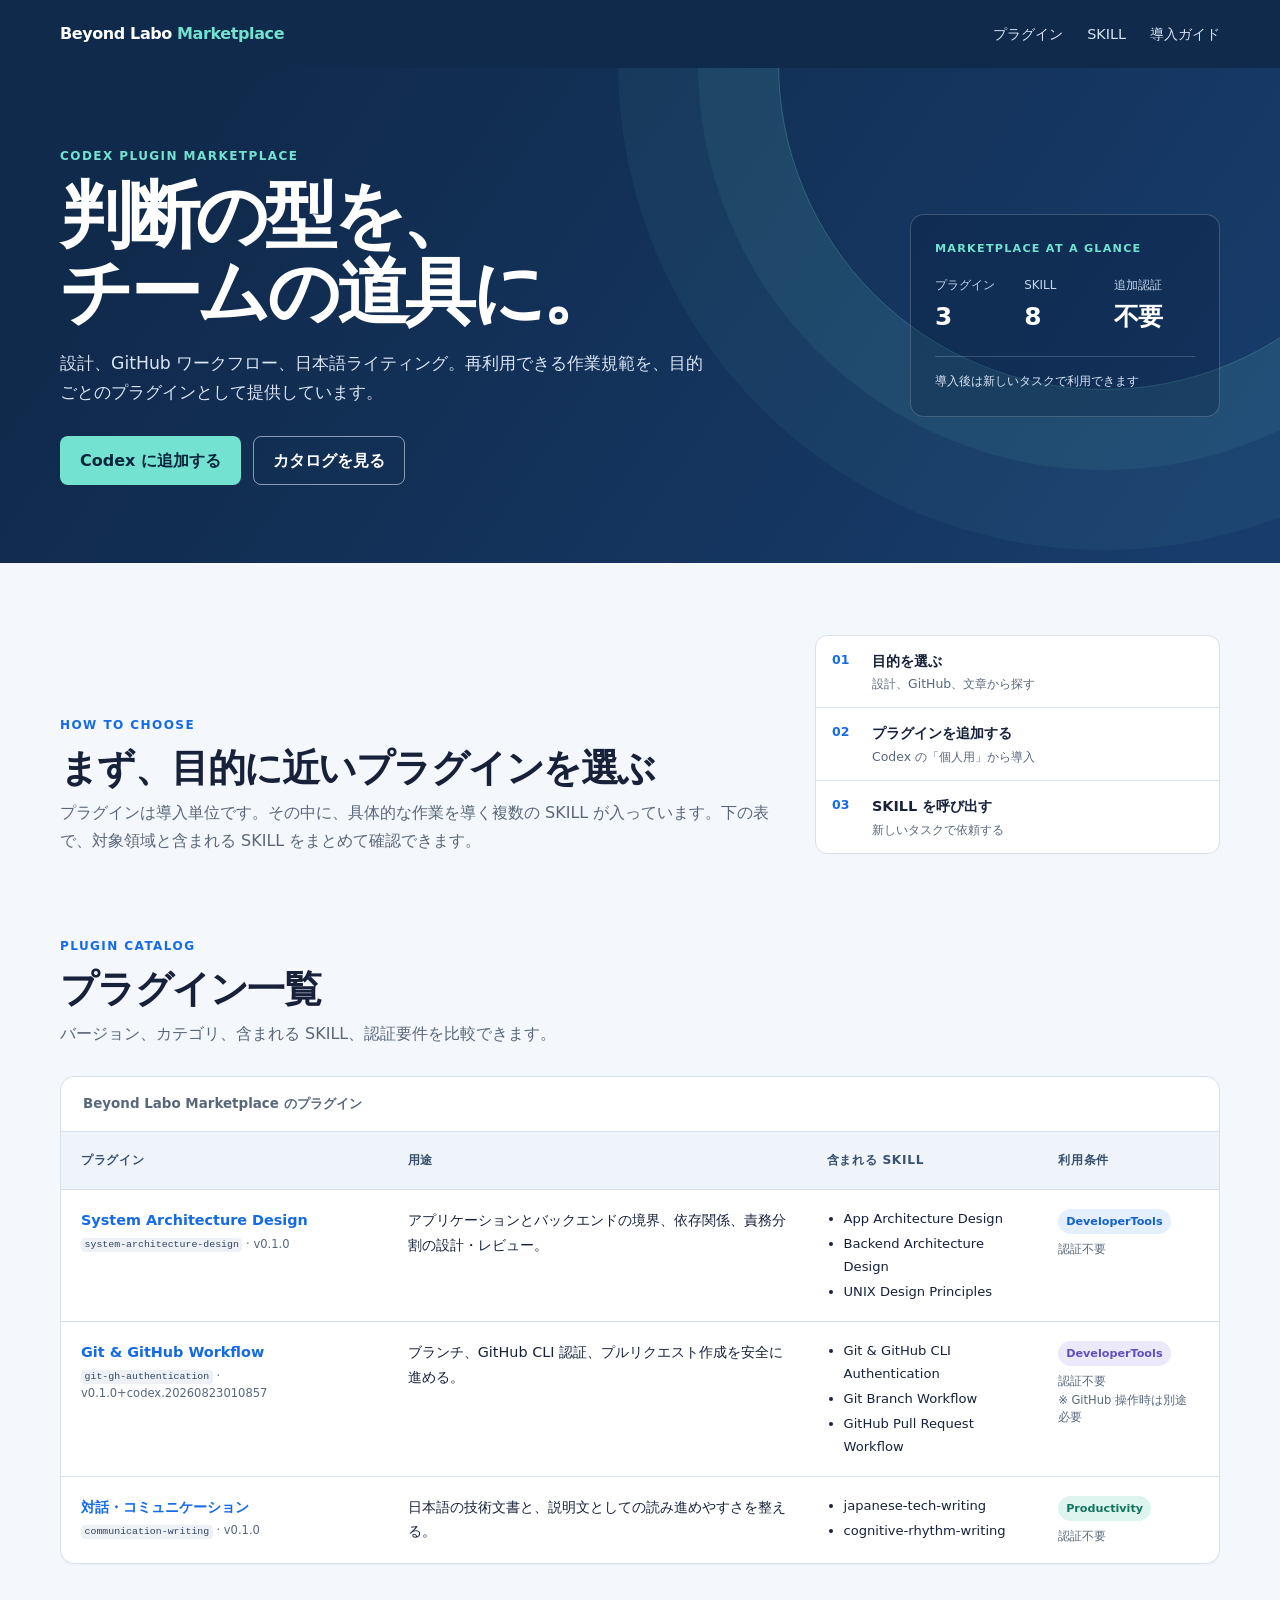
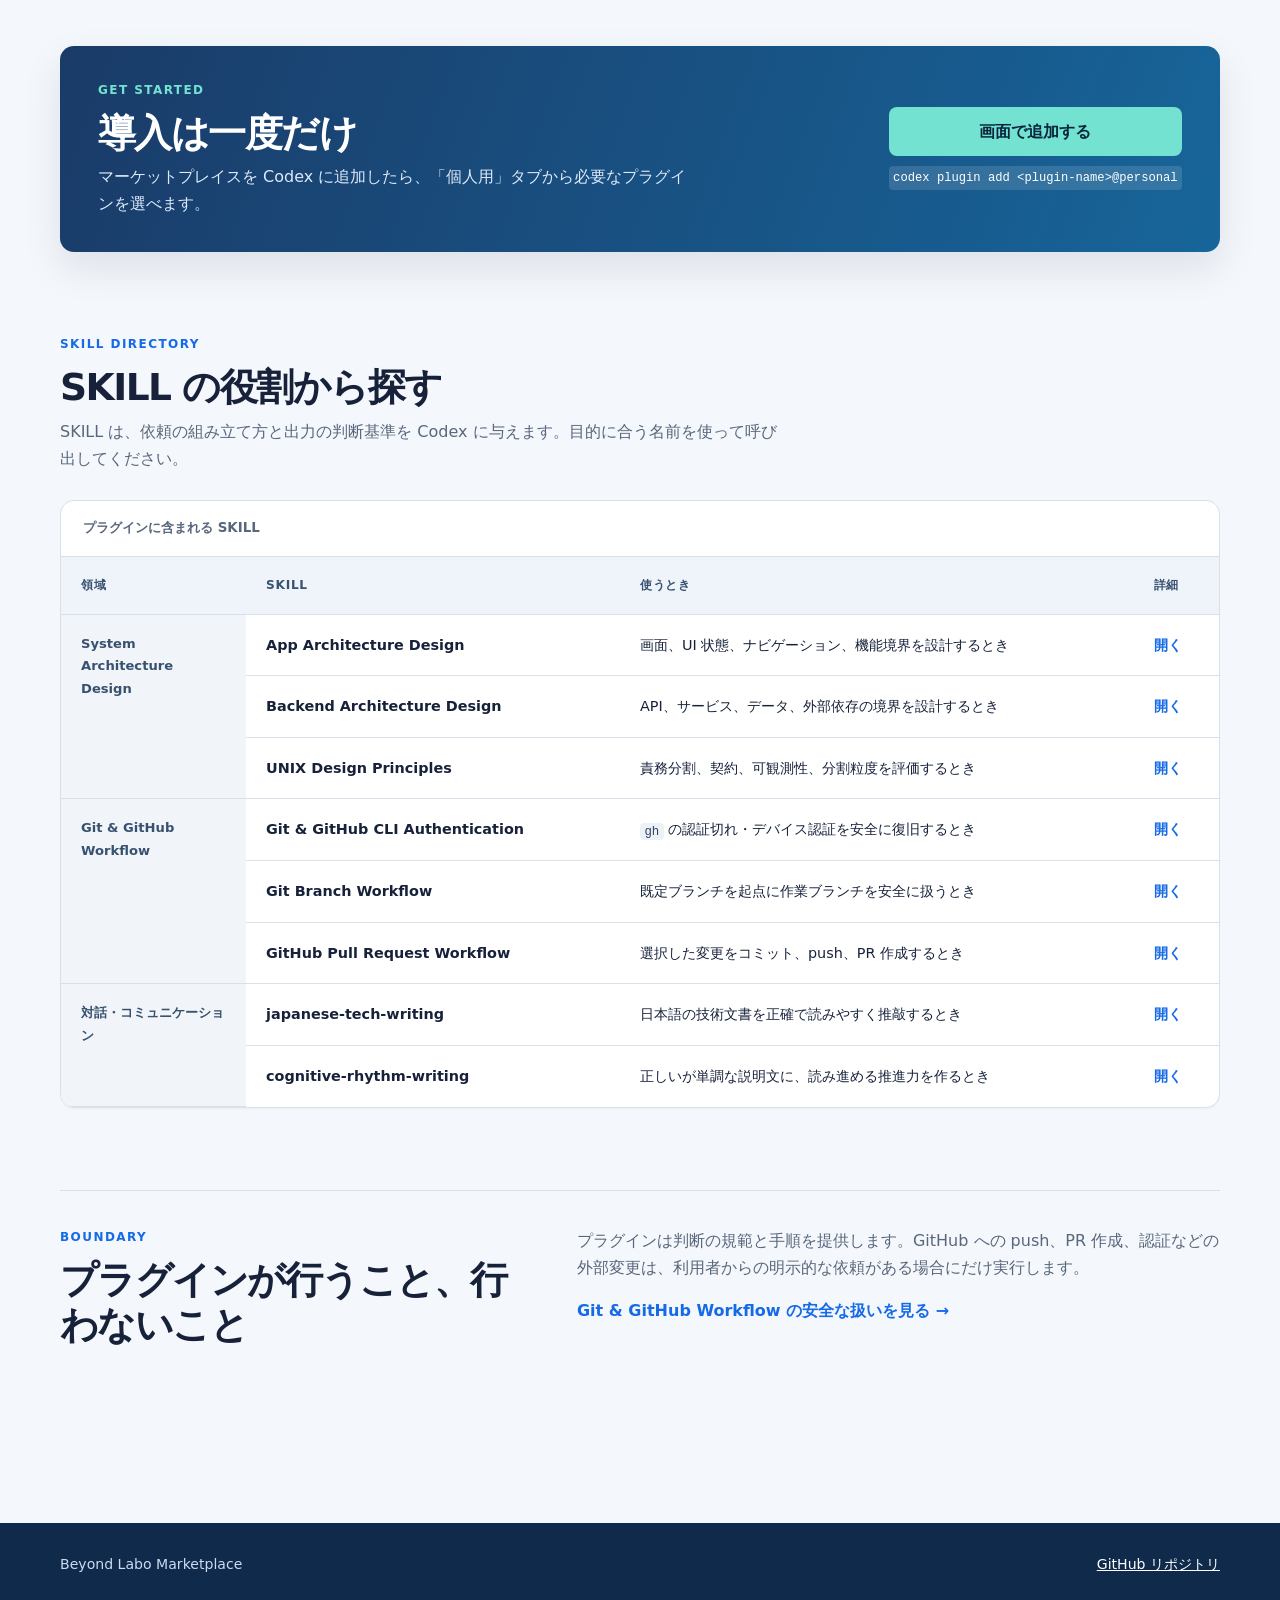
==== docs/index.html @ 8b03bfe4 "feat(pages): organize marketplace catalog" ====
<!doctype html>
<html lang="ja">
<head>
  <meta charset="utf-8">
  <meta name="viewport" content="width=device-width, initial-scale=1">
  <meta name="description" content="Beyond Labo が提供する Codex プラグインと SKILL のマーケットプレイス">
  <title>Beyond Labo Marketplace</title>
  <link rel="stylesheet" href="assets/site.css">
</head>
<body>
  <header class="site-header"><nav class="nav shell" aria-label="主要ナビゲーション"><a class="brand" href="./">Beyond Labo <span>Marketplace</span></a><div class="nav-links"><a href="#catalog">プラグイン</a><a href="#skills">SKILL</a><a href="install.html">導入ガイド</a></div></nav></header>
  <main>
    <section class="hero"><div class="shell hero-layout"><div><p class="eyebrow">Codex plugin marketplace</p><h1>判断の型を、<br>チームの道具に。</h1><p class="hero-copy">設計、GitHub ワークフロー、日本語ライティング。再利用できる作業規範を、目的ごとのプラグインとして提供しています。</p><div class="actions"><a class="button" href="install.html">Codex に追加する</a><a class="button secondary" href="#catalog">カタログを見る</a></div></div><aside class="hero-summary" aria-label="マーケットプレイスの概要"><p>MARKETPLACE AT A GLANCE</p><dl><div><dt>プラグイン</dt><dd>3</dd></div><div><dt>SKILL</dt><dd>8</dd></div><div><dt>追加認証</dt><dd>不要</dd></div></dl><span>導入後は新しいタスクで利用できます</span></aside></div></section>
    <div class="shell page-content">
      <section class="section intro" aria-labelledby="choose-heading"><div class="section-heading"><p class="eyebrow">How to choose</p><h2 id="choose-heading">まず、目的に近いプラグインを選ぶ</h2><p>プラグインは導入単位です。その中に、具体的な作業を導く複数の SKILL が入っています。下の表で、対象領域と含まれる SKILL をまとめて確認できます。</p></div><ol class="decision-steps"><li><strong>目的を選ぶ</strong><span>設計、GitHub、文章から探す</span></li><li><strong>プラグインを追加する</strong><span>Codex の「個人用」から導入</span></li><li><strong>SKILL を呼び出す</strong><span>新しいタスクで依頼する</span></li></ol></section>
      <section class="section" id="catalog" aria-labelledby="catalog-heading"><div class="section-heading"><p class="eyebrow">Plugin catalog</p><h2 id="catalog-heading">プラグイン一覧</h2><p>バージョン、カテゴリ、含まれる SKILL、認証要件を比較できます。</p></div><div class="table-wrap" tabindex="0"><table class="catalog-table"><caption>Beyond Labo Marketplace のプラグイン</caption><thead><tr><th scope="col">プラグイン</th><th scope="col">用途</th><th scope="col">含まれる SKILL</th><th scope="col">利用条件</th></tr></thead><tbody>
        <tr><td><a class="table-title" href="plugins/system-architecture-design.md">System Architecture Design</a><small><code>system-architecture-design</code> · v0.1.0</small></td><td>アプリケーションとバックエンドの境界、依存関係、責務分割の設計・レビュー。</td><td><ul><li>App Architecture Design</li><li>Backend Architecture Design</li><li>UNIX Design Principles</li></ul></td><td><span class="badge blue">DeveloperTools</span><span class="condition">認証不要</span></td></tr>
        <tr><td><a class="table-title" href="plugins/git-gh-authentication.md">Git &amp; GitHub Workflow</a><small><code>git-gh-authentication</code> · v0.1.0+codex.20260823010857</small></td><td>ブランチ、GitHub CLI 認証、プルリクエスト作成を安全に進める。</td><td><ul><li>Git &amp; GitHub CLI Authentication</li><li>Git Branch Workflow</li><li>GitHub Pull Request Workflow</li></ul></td><td><span class="badge violet">DeveloperTools</span><span class="condition">認証不要<small>※ GitHub 操作時は別途必要</small></span></td></tr>
        <tr><td><a class="table-title" href="plugins/communication-writing.md">対話・コミュニケーション</a><small><code>communication-writing</code> · v0.1.0</small></td><td>日本語の技術文書と、説明文としての読み進めやすさを整える。</td><td><ul><li>japanese-tech-writing</li><li>cognitive-rhythm-writing</li></ul></td><td><span class="badge green">Productivity</span><span class="condition">認証不要</span></td></tr>
      </tbody></table></div></section>
      <section class="section install-callout" aria-labelledby="install-heading"><div><p class="eyebrow">Get started</p><h2 id="install-heading">導入は一度だけ</h2><p>マーケットプレイスを Codex に追加したら、「個人用」タブから必要なプラグインを選べます。</p></div><div class="install-actions"><a class="button" href="install.html">画面で追加する</a><code>codex plugin add &lt;plugin-name&gt;@personal</code></div></section>
      <section class="section" id="skills" aria-labelledby="skills-heading"><div class="section-heading"><p class="eyebrow">Skill directory</p><h2 id="skills-heading">SKILL の役割から探す</h2><p>SKILL は、依頼の組み立て方と出力の判断基準を Codex に与えます。目的に合う名前を使って呼び出してください。</p></div><div class="table-wrap" tabindex="0"><table class="skill-table"><caption>プラグインに含まれる SKILL</caption><thead><tr><th scope="col">領域</th><th scope="col">SKILL</th><th scope="col">使うとき</th><th scope="col">詳細</th></tr></thead><tbody>
        <tr><th scope="rowgroup" rowspan="3">System Architecture Design</th><td>App Architecture Design</td><td>画面、UI 状態、ナビゲーション、機能境界を設計するとき</td><td><a href="skills/app-architecture-design.md">開く</a></td></tr><tr><td>Backend Architecture Design</td><td>API、サービス、データ、外部依存の境界を設計するとき</td><td><a href="skills/backend-architecture-design.md">開く</a></td></tr><tr><td>UNIX Design Principles</td><td>責務分割、契約、可観測性、分割粒度を評価するとき</td><td><a href="skills/unix-design-principles.md">開く</a></td></tr>
        <tr><th scope="rowgroup" rowspan="3">Git &amp; GitHub Workflow</th><td>Git &amp; GitHub CLI Authentication</td><td><code>gh</code> の認証切れ・デバイス認証を安全に復旧するとき</td><td><a href="skills/git-gh-authentication.md">開く</a></td></tr><tr><td>Git Branch Workflow</td><td>既定ブランチを起点に作業ブランチを安全に扱うとき</td><td><a href="skills/git-branch-workflow.md">開く</a></td></tr><tr><td>GitHub Pull Request Workflow</td><td>選択した変更をコミット、push、PR 作成するとき</td><td><a href="skills/gh-pull-request-workflow.md">開く</a></td></tr>
        <tr><th scope="rowgroup" rowspan="2">対話・コミュニケーション</th><td>japanese-tech-writing</td><td>日本語の技術文書を正確で読みやすく推敲するとき</td><td><a href="skills/japanese-tech-writing.md">開く</a></td></tr><tr><td>cognitive-rhythm-writing</td><td>正しいが単調な説明文に、読み進める推進力を作るとき</td><td><a href="skills/cognitive-rhythm-writing.md">開く</a></td></tr>
      </tbody></table></div></section>
      <section class="section boundary" aria-labelledby="boundary-heading"><div><p class="eyebrow">Boundary</p><h2 id="boundary-heading">プラグインが行うこと、行わないこと</h2></div><div><p>プラグインは判断の規範と手順を提供します。GitHub への push、PR 作成、認証などの外部変更は、利用者からの明示的な依頼がある場合にだけ実行します。</p><a href="plugins/git-gh-authentication.md">Git &amp; GitHub Workflow の安全な扱いを見る →</a></div></section>
    </div>
  </main>
  <footer class="footer"><div class="footer-inner shell"><span>Beyond Labo Marketplace</span><a href="https://github.com/beyond-labo/beyond-labo-marketplace">GitHub リポジトリ</a></div></footer>
</body>
</html>
---- docs/assets/site.css ----
:root{--ink:#17223a;--muted:#59677c;--line:#d8e0ea;--ground:#f4f7fb;--paper:#fff;--navy:#102a4c;--navy2:#183d6d;--blue:#156ae7;--aqua:#73e2d0;--violet:#7566d5;--green:#187d68;--shadow:0 16px 38px rgb(20 42 76 / 10%)}
*{box-sizing:border-box}html{scroll-behavior:smooth}body{margin:0;background:var(--ground);color:var(--ink);font-family:Inter,ui-sans-serif,system-ui,-apple-system,BlinkMacSystemFont,"Hiragino Sans","Yu Gothic UI",sans-serif;line-height:1.7}a{color:inherit}h1,h2,p{margin-top:0}.shell{width:min(1160px,calc(100% - 48px));margin:0 auto}
.site-header{position:relative;z-index:2;background:var(--navy);color:#fff}.nav{min-height:68px;display:flex;align-items:center;justify-content:space-between;gap:24px}.brand{color:#fff;font-weight:850;letter-spacing:-.025em;text-decoration:none}.brand span{color:var(--aqua)}.nav-links{display:flex;gap:24px;font-size:.9rem}.nav-links a{color:#d9e5f4;text-decoration:none}.nav-links a:hover,.nav-links a:focus-visible{color:var(--aqua)}
.hero{position:relative;overflow:hidden;color:#fff;background:linear-gradient(125deg,var(--navy) 15%,var(--navy2))}.hero:after{content:"";position:absolute;width:650px;height:650px;top:-330px;right:-150px;border:1px solid rgb(115 226 208 / 30%);border-radius:50%;box-shadow:0 0 0 80px rgb(115 226 208 / 7%),0 0 0 160px rgb(115 226 208 / 5%)}.hero-layout{position:relative;z-index:1;display:grid;grid-template-columns:minmax(0,1fr) 310px;gap:70px;align-items:center;padding:78px 0}.eyebrow{margin-bottom:11px;color:var(--blue);font-size:.75rem;font-weight:850;letter-spacing:.12em;text-transform:uppercase}.hero .eyebrow,.install-callout .eyebrow{color:var(--aqua)}h1{max-width:760px;margin-bottom:18px;font-size:clamp(2.7rem,5.6vw,4.8rem);line-height:1.07;letter-spacing:-.06em}.hero-copy{max-width:650px;margin-bottom:0;color:#d9e5f4;font-size:1.08rem}.actions{display:flex;flex-wrap:wrap;gap:12px;margin-top:28px}.button{display:inline-flex;align-items:center;justify-content:center;min-height:47px;padding:10px 19px;border:1px solid transparent;border-radius:8px;background:var(--aqua);color:#08253d;font-weight:800;text-decoration:none;transition:transform .18s ease,box-shadow .18s ease}.button:hover,.button:focus-visible{transform:translateY(-2px);box-shadow:0 8px 23px rgb(0 0 0 / 18%)}.button.secondary{border-color:rgb(217 229 244 / 60%);background:transparent;color:#fff}
.hero-summary{padding:24px;border:1px solid rgb(217 229 244 / 22%);border-radius:14px;background:rgb(5 22 44 / 25%)}.hero-summary>p{margin-bottom:17px;color:var(--aqua);font-size:.7rem;font-weight:850;letter-spacing:.11em}.hero-summary dl{display:grid;grid-template-columns:repeat(3,1fr);gap:8px;margin:0 0 18px}.hero-summary dt{color:#c6d8ee;font-size:.74rem}.hero-summary dd{margin:1px 0 0;font-size:1.55rem;font-weight:850;letter-spacing:-.04em}.hero-summary span{display:block;padding-top:13px;border-top:1px solid rgb(217 229 244 / 20%);color:#d9e5f4;font-size:.78rem}
.page-content{padding:72px 0 84px}.section{margin-bottom:82px}.section-heading{max-width:720px;margin-bottom:28px}.section-heading h2,.install-callout h2,.boundary h2{margin-bottom:8px;font-size:clamp(1.75rem,3vw,2.35rem);line-height:1.2;letter-spacing:-.04em}.section-heading p:not(.eyebrow){margin-bottom:0;color:var(--muted)}.intro{display:grid;grid-template-columns:minmax(0,1fr) 405px;gap:42px;align-items:end}.intro .section-heading{margin-bottom:0}.decision-steps{display:grid;margin:0;padding:0;list-style:none;border:1px solid var(--line);border-radius:12px;overflow:hidden;background:var(--paper);counter-reset:item}.decision-steps li{display:grid;grid-template-columns:30px 1fr;column-gap:10px;padding:13px 16px;border-bottom:1px solid var(--line);counter-increment:item}.decision-steps li:last-child{border-bottom:0}.decision-steps li:before{content:counter(item,decimal-leading-zero);grid-row:span 2;color:var(--blue);font-size:.78rem;font-weight:850}.decision-steps strong{font-size:.9rem}.decision-steps span{color:var(--muted);font-size:.78rem}
.table-wrap{overflow-x:auto;border:1px solid var(--line);border-radius:14px;background:var(--paper);box-shadow:0 2px 0 rgb(23 34 58 / 2%)}table{width:100%;min-width:860px;border-collapse:collapse;text-align:left}caption{padding:16px 22px;border-bottom:1px solid var(--line);color:var(--muted);text-align:left;font-size:.84rem;font-weight:700}th,td{padding:18px 20px;border-bottom:1px solid var(--line);vertical-align:top}thead th{background:#eff4fb;color:#37516f;font-size:.76rem;letter-spacing:.06em;text-transform:uppercase}tbody tr:last-child>*{border-bottom:0}tbody tr:hover{background:#f8fbff}td{font-size:.9rem}td ul{display:grid;gap:3px;margin:0;padding-left:17px;font-size:.82rem}.table-title{display:block;margin-bottom:3px;color:var(--blue);font-weight:850;text-decoration:none}.table-title:hover,.skill-table a:hover{text-decoration:underline}small{display:block;color:var(--muted);font-size:.72rem;line-height:1.45}code{padding:.14em .36em;border-radius:4px;background:#edf1f6;color:#304561;font-family:ui-monospace,SFMono-Regular,Menlo,monospace;font-size:.86em}.badge{display:inline-block;padding:3px 8px;border-radius:999px;font-size:.7rem;font-weight:850}.badge.blue{background:#e4efff;color:#1260cf}.badge.violet{background:#ece9fd;color:#5f50bd}.badge.green{background:#ddf5ee;color:#12735f}.condition{display:block;margin-top:7px;color:var(--muted);font-size:.78rem;line-height:1.35}.condition small{margin-top:2px}
.install-callout{display:grid;grid-template-columns:minmax(0,1fr) auto;gap:40px;align-items:center;padding:34px 38px;border-radius:14px;color:#fff;background:linear-gradient(110deg,#1a3b68,#17659a);box-shadow:var(--shadow)}.install-callout h2{margin-bottom:7px}.install-callout p:not(.eyebrow){max-width:600px;margin-bottom:0;color:#dceafb}.install-actions{display:grid;gap:10px;justify-items:stretch}.install-actions code{background:rgb(255 255 255 / 13%);color:#fff;font-size:.76rem;white-space:nowrap}.skill-table{min-width:800px}.skill-table th[scope="rowgroup"]{width:185px;background:#f1f5fa;color:#37516f;font-size:.82rem}.skill-table td:first-of-type{font-weight:800}.skill-table a,.boundary a{color:var(--blue);font-weight:800;text-decoration:none}.boundary{display:grid;grid-template-columns:minmax(250px,.72fr) minmax(0,1fr);gap:54px;padding:36px 0 0;border-top:1px solid var(--line)}.boundary p:not(.eyebrow){color:var(--muted)}.boundary a:hover{text-decoration:underline}.footer{padding:30px 0;color:#cddbef;background:var(--navy);font-size:.88rem}.footer-inner{display:flex;justify-content:space-between;gap:24px}.footer a{color:#fff}
@media(max-width:820px){.hero-layout,.intro,.boundary{grid-template-columns:1fr;gap:30px}.hero-summary{max-width:480px}.install-callout{grid-template-columns:1fr;gap:24px}.install-actions{justify-items:start}}@media(max-width:600px){.shell{width:min(100% - 28px,1160px)}.nav{min-height:62px}.nav-links{gap:13px;font-size:.78rem}.hero-layout{padding:58px 0}.page-content{padding:52px 0 64px}.section{margin-bottom:58px}.hero-summary{padding:20px}.install-callout{padding:28px 24px}.footer-inner{display:block}.footer a{display:inline-block;margin-top:8px}}@media(prefers-reduced-motion:reduce){html{scroll-behavior:auto}*,*:before,*:after{transition-duration:.01ms!important}}
.guide-hero{padding:64px 0;background:#eaf2ff}.guide-hero h1{font-size:clamp(2.3rem,5vw,4rem);color:var(--navy)}.guide-hero p{max-width:630px;color:var(--muted);font-size:1.08rem}.steps{display:grid;gap:18px;counter-reset:steps}.step{position:relative;padding:28px 30px 28px 100px;border:1px solid var(--line);border-radius:14px;background:var(--paper)}.step:before{counter-increment:steps;content:counter(steps);position:absolute;top:28px;left:28px;display:grid;width:45px;height:45px;place-items:center;border-radius:50%;background:#dfeeff;color:var(--blue);font-weight:900}.step h2{margin-bottom:8px;font-size:1.35rem}.step figure{margin:22px 0 0}.step img{display:block;max-width:100%;border:1px solid var(--line);border-radius:12px}.step figcaption{margin-top:8px;color:var(--muted);font-size:.86rem}@media(max-width:600px){.step{padding:85px 24px 24px}.step:before{top:22px;left:24px}}
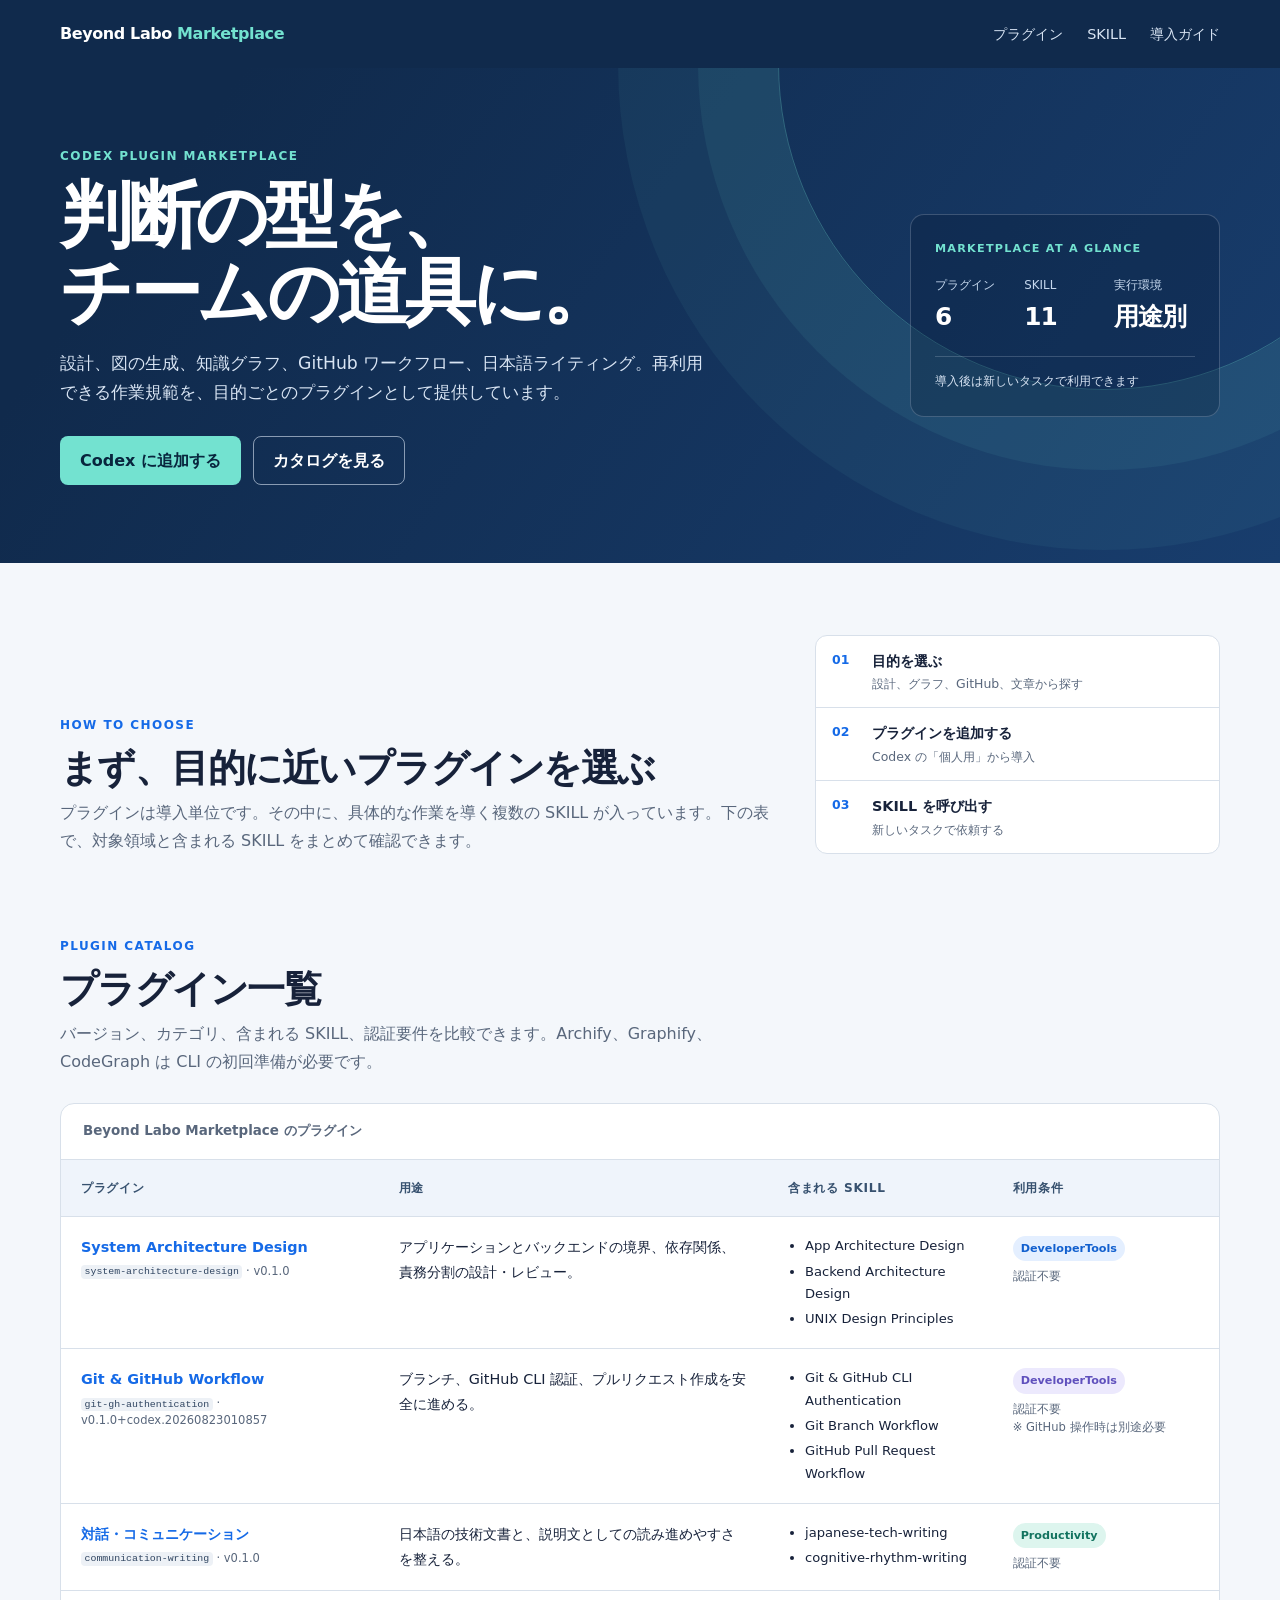
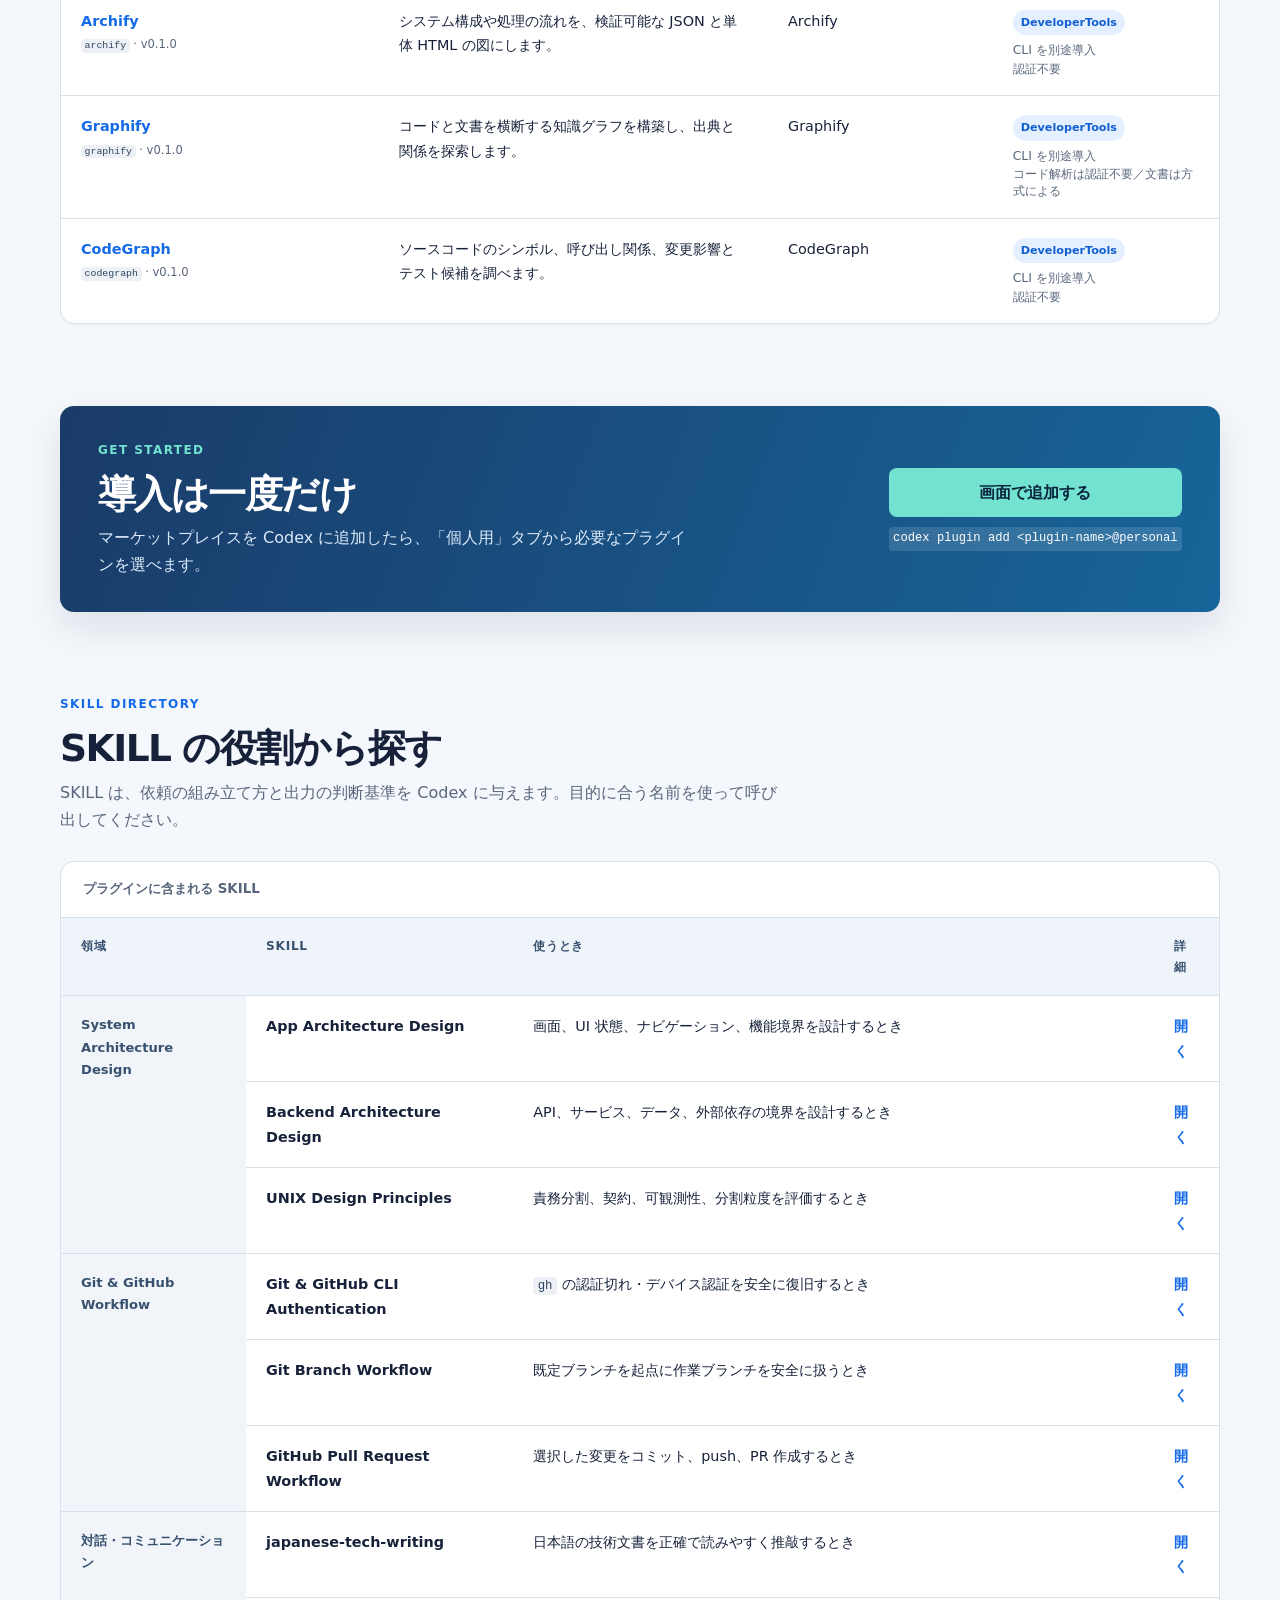
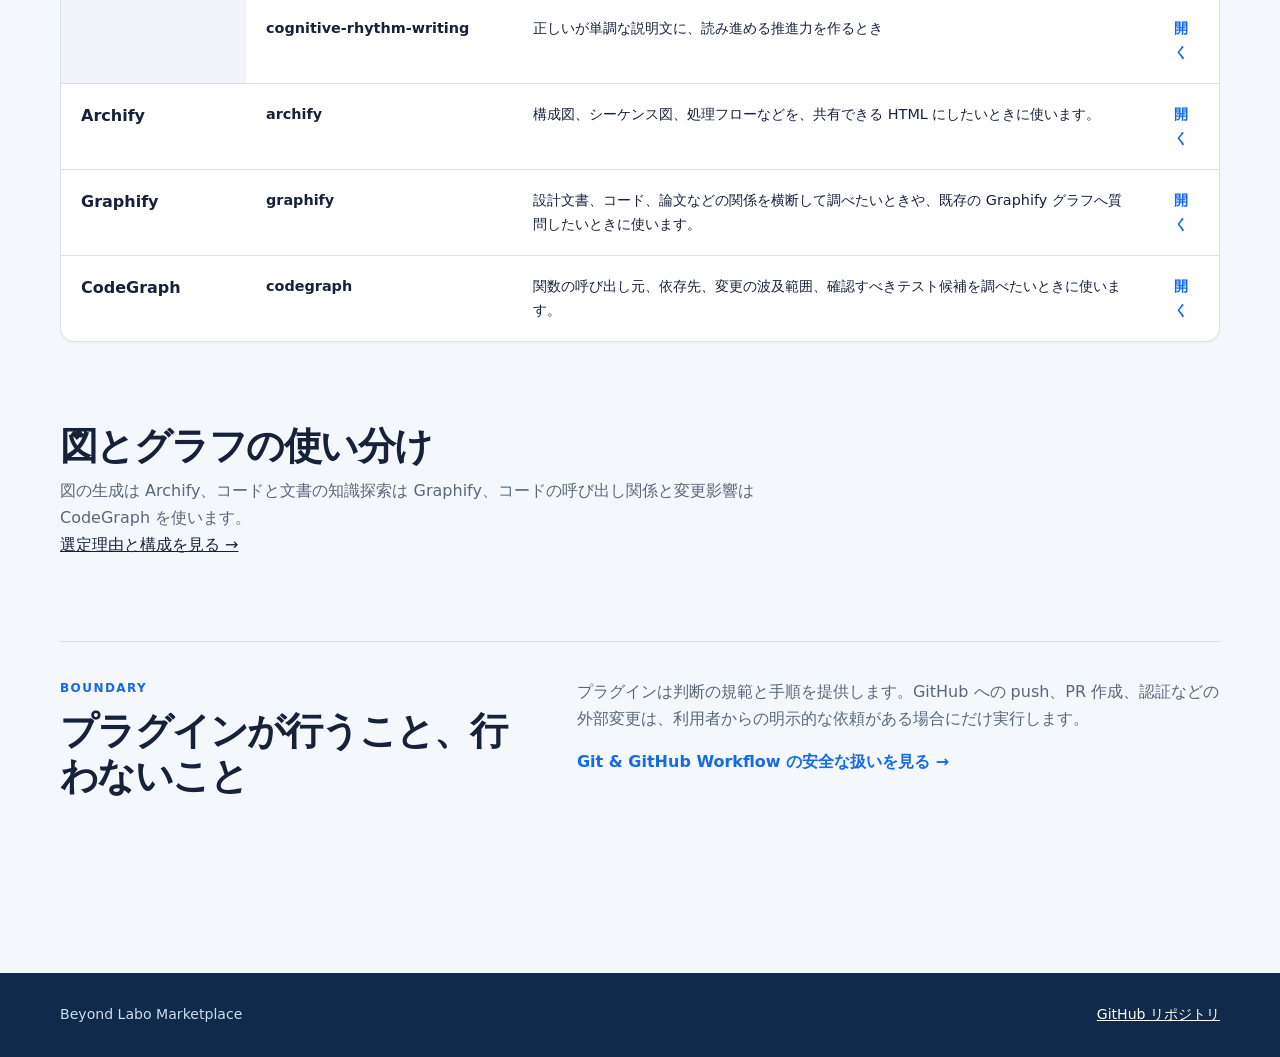
==== commit 7e5122b4: "feat: add Archify Graphify and CodeGraph plugins" ====
--- a/docs/index.html
+++ b/docs/index.html
@@ -10,20 +10,27 @@
 <body>
   <header class="site-header"><nav class="nav shell" aria-label="主要ナビゲーション"><a class="brand" href="./">Beyond Labo <span>Marketplace</span></a><div class="nav-links"><a href="#catalog">プラグイン</a><a href="#skills">SKILL</a><a href="install.html">導入ガイド</a></div></nav></header>
   <main>
-    <section class="hero"><div class="shell hero-layout"><div><p class="eyebrow">Codex plugin marketplace</p><h1>判断の型を、<br>チームの道具に。</h1><p class="hero-copy">設計、GitHub ワークフロー、日本語ライティング。再利用できる作業規範を、目的ごとのプラグインとして提供しています。</p><div class="actions"><a class="button" href="install.html">Codex に追加する</a><a class="button secondary" href="#catalog">カタログを見る</a></div></div><aside class="hero-summary" aria-label="マーケットプレイスの概要"><p>MARKETPLACE AT A GLANCE</p><dl><div><dt>プラグイン</dt><dd>3</dd></div><div><dt>SKILL</dt><dd>8</dd></div><div><dt>追加認証</dt><dd>不要</dd></div></dl><span>導入後は新しいタスクで利用できます</span></aside></div></section>
+    <section class="hero"><div class="shell hero-layout"><div><p class="eyebrow">Codex plugin marketplace</p><h1>判断の型を、<br>チームの道具に。</h1><p class="hero-copy">設計、図の生成、知識グラフ、GitHub ワークフロー、日本語ライティング。再利用できる作業規範を、目的ごとのプラグインとして提供しています。</p><div class="actions"><a class="button" href="install.html">Codex に追加する</a><a class="button secondary" href="#catalog">カタログを見る</a></div></div><aside class="hero-summary" aria-label="マーケットプレイスの概要"><p>MARKETPLACE AT A GLANCE</p><dl><div><dt>プラグイン</dt><dd>6</dd></div><div><dt>SKILL</dt><dd>11</dd></div><div><dt>実行環境</dt><dd>用途別</dd></div></dl><span>導入後は新しいタスクで利用できます</span></aside></div></section>
     <div class="shell page-content">
-      <section class="section intro" aria-labelledby="choose-heading"><div class="section-heading"><p class="eyebrow">How to choose</p><h2 id="choose-heading">まず、目的に近いプラグインを選ぶ</h2><p>プラグインは導入単位です。その中に、具体的な作業を導く複数の SKILL が入っています。下の表で、対象領域と含まれる SKILL をまとめて確認できます。</p></div><ol class="decision-steps"><li><strong>目的を選ぶ</strong><span>設計、GitHub、文章から探す</span></li><li><strong>プラグインを追加する</strong><span>Codex の「個人用」から導入</span></li><li><strong>SKILL を呼び出す</strong><span>新しいタスクで依頼する</span></li></ol></section>
-      <section class="section" id="catalog" aria-labelledby="catalog-heading"><div class="section-heading"><p class="eyebrow">Plugin catalog</p><h2 id="catalog-heading">プラグイン一覧</h2><p>バージョン、カテゴリ、含まれる SKILL、認証要件を比較できます。</p></div><div class="table-wrap" tabindex="0"><table class="catalog-table"><caption>Beyond Labo Marketplace のプラグイン</caption><thead><tr><th scope="col">プラグイン</th><th scope="col">用途</th><th scope="col">含まれる SKILL</th><th scope="col">利用条件</th></tr></thead><tbody>
+      <section class="section intro" aria-labelledby="choose-heading"><div class="section-heading"><p class="eyebrow">How to choose</p><h2 id="choose-heading">まず、目的に近いプラグインを選ぶ</h2><p>プラグインは導入単位です。その中に、具体的な作業を導く複数の SKILL が入っています。下の表で、対象領域と含まれる SKILL をまとめて確認できます。</p></div><ol class="decision-steps"><li><strong>目的を選ぶ</strong><span>設計、グラフ、GitHub、文章から探す</span></li><li><strong>プラグインを追加する</strong><span>Codex の「個人用」から導入</span></li><li><strong>SKILL を呼び出す</strong><span>新しいタスクで依頼する</span></li></ol></section>
+      <section class="section" id="catalog" aria-labelledby="catalog-heading"><div class="section-heading"><p class="eyebrow">Plugin catalog</p><h2 id="catalog-heading">プラグイン一覧</h2><p>バージョン、カテゴリ、含まれる SKILL、認証要件を比較できます。Archify、Graphify、CodeGraph は CLI の初回準備が必要です。</p></div><div class="table-wrap" tabindex="0"><table class="catalog-table"><caption>Beyond Labo Marketplace のプラグイン</caption><thead><tr><th scope="col">プラグイン</th><th scope="col">用途</th><th scope="col">含まれる SKILL</th><th scope="col">利用条件</th></tr></thead><tbody>
         <tr><td><a class="table-title" href="plugins/system-architecture-design.md">System Architecture Design</a><small><code>system-architecture-design</code> · v0.1.0</small></td><td>アプリケーションとバックエンドの境界、依存関係、責務分割の設計・レビュー。</td><td><ul><li>App Architecture Design</li><li>Backend Architecture Design</li><li>UNIX Design Principles</li></ul></td><td><span class="badge blue">DeveloperTools</span><span class="condition">認証不要</span></td></tr>
         <tr><td><a class="table-title" href="plugins/git-gh-authentication.md">Git &amp; GitHub Workflow</a><small><code>git-gh-authentication</code> · v0.1.0+codex.20260823010857</small></td><td>ブランチ、GitHub CLI 認証、プルリクエスト作成を安全に進める。</td><td><ul><li>Git &amp; GitHub CLI Authentication</li><li>Git Branch Workflow</li><li>GitHub Pull Request Workflow</li></ul></td><td><span class="badge violet">DeveloperTools</span><span class="condition">認証不要<small>※ GitHub 操作時は別途必要</small></span></td></tr>
         <tr><td><a class="table-title" href="plugins/communication-writing.md">対話・コミュニケーション</a><small><code>communication-writing</code> · v0.1.0</small></td><td>日本語の技術文書と、説明文としての読み進めやすさを整える。</td><td><ul><li>japanese-tech-writing</li><li>cognitive-rhythm-writing</li></ul></td><td><span class="badge green">Productivity</span><span class="condition">認証不要</span></td></tr>
+        <tr><td><a class="table-title" href="plugins/archify.md">Archify</a><small><code>archify</code> · v0.1.0</small></td><td>システム構成や処理の流れを、検証可能な JSON と単体 HTML の図にします。</td><td>Archify</td><td><span class="badge blue">DeveloperTools</span><span class="condition">CLI を別途導入<small>認証不要</small></span></td></tr>
+        <tr><td><a class="table-title" href="plugins/graphify.md">Graphify</a><small><code>graphify</code> · v0.1.0</small></td><td>コードと文書を横断する知識グラフを構築し、出典と関係を探索します。</td><td>Graphify</td><td><span class="badge blue">DeveloperTools</span><span class="condition">CLI を別途導入<small>コード解析は認証不要／文書は方式による</small></span></td></tr>
+        <tr><td><a class="table-title" href="plugins/codegraph.md">CodeGraph</a><small><code>codegraph</code> · v0.1.0</small></td><td>ソースコードのシンボル、呼び出し関係、変更影響とテスト候補を調べます。</td><td>CodeGraph</td><td><span class="badge blue">DeveloperTools</span><span class="condition">CLI を別途導入<small>認証不要</small></span></td></tr>
       </tbody></table></div></section>
       <section class="section install-callout" aria-labelledby="install-heading"><div><p class="eyebrow">Get started</p><h2 id="install-heading">導入は一度だけ</h2><p>マーケットプレイスを Codex に追加したら、「個人用」タブから必要なプラグインを選べます。</p></div><div class="install-actions"><a class="button" href="install.html">画面で追加する</a><code>codex plugin add &lt;plugin-name&gt;@personal</code></div></section>
       <section class="section" id="skills" aria-labelledby="skills-heading"><div class="section-heading"><p class="eyebrow">Skill directory</p><h2 id="skills-heading">SKILL の役割から探す</h2><p>SKILL は、依頼の組み立て方と出力の判断基準を Codex に与えます。目的に合う名前を使って呼び出してください。</p></div><div class="table-wrap" tabindex="0"><table class="skill-table"><caption>プラグインに含まれる SKILL</caption><thead><tr><th scope="col">領域</th><th scope="col">SKILL</th><th scope="col">使うとき</th><th scope="col">詳細</th></tr></thead><tbody>
         <tr><th scope="rowgroup" rowspan="3">System Architecture Design</th><td>App Architecture Design</td><td>画面、UI 状態、ナビゲーション、機能境界を設計するとき</td><td><a href="skills/app-architecture-design.md">開く</a></td></tr><tr><td>Backend Architecture Design</td><td>API、サービス、データ、外部依存の境界を設計するとき</td><td><a href="skills/backend-architecture-design.md">開く</a></td></tr><tr><td>UNIX Design Principles</td><td>責務分割、契約、可観測性、分割粒度を評価するとき</td><td><a href="skills/unix-design-principles.md">開く</a></td></tr>
         <tr><th scope="rowgroup" rowspan="3">Git &amp; GitHub Workflow</th><td>Git &amp; GitHub CLI Authentication</td><td><code>gh</code> の認証切れ・デバイス認証を安全に復旧するとき</td><td><a href="skills/git-gh-authentication.md">開く</a></td></tr><tr><td>Git Branch Workflow</td><td>既定ブランチを起点に作業ブランチを安全に扱うとき</td><td><a href="skills/git-branch-workflow.md">開く</a></td></tr><tr><td>GitHub Pull Request Workflow</td><td>選択した変更をコミット、push、PR 作成するとき</td><td><a href="skills/gh-pull-request-workflow.md">開く</a></td></tr>
         <tr><th scope="rowgroup" rowspan="2">対話・コミュニケーション</th><td>japanese-tech-writing</td><td>日本語の技術文書を正確で読みやすく推敲するとき</td><td><a href="skills/japanese-tech-writing.md">開く</a></td></tr><tr><td>cognitive-rhythm-writing</td><td>正しいが単調な説明文に、読み進める推進力を作るとき</td><td><a href="skills/cognitive-rhythm-writing.md">開く</a></td></tr>
+        <tr><th scope="row">Archify</th><td>archify</td><td>構成図、シーケンス図、処理フローなどを、共有できる HTML にしたいときに使います。</td><td><a href="skills/archify.md">開く</a></td></tr>
+        <tr><th scope="row">Graphify</th><td>graphify</td><td>設計文書、コード、論文などの関係を横断して調べたいときや、既存の Graphify グラフへ質問したいときに使います。</td><td><a href="skills/graphify.md">開く</a></td></tr>
+        <tr><th scope="row">CodeGraph</th><td>codegraph</td><td>関数の呼び出し元、依存先、変更の波及範囲、確認すべきテスト候補を調べたいときに使います。</td><td><a href="skills/codegraph.md">開く</a></td></tr>
       </tbody></table></div></section>
+      <section class="section"><div class="section-heading"><h2>図とグラフの使い分け</h2><p>図の生成は Archify、コードと文書の知識探索は Graphify、コードの呼び出し関係と変更影響は CodeGraph を使います。</p><a href="research/architecture-graph-tools.md">選定理由と構成を見る →</a></div></section>
       <section class="section boundary" aria-labelledby="boundary-heading"><div><p class="eyebrow">Boundary</p><h2 id="boundary-heading">プラグインが行うこと、行わないこと</h2></div><div><p>プラグインは判断の規範と手順を提供します。GitHub への push、PR 作成、認証などの外部変更は、利用者からの明示的な依頼がある場合にだけ実行します。</p><a href="plugins/git-gh-authentication.md">Git &amp; GitHub Workflow の安全な扱いを見る →</a></div></section>
     </div>
   </main>
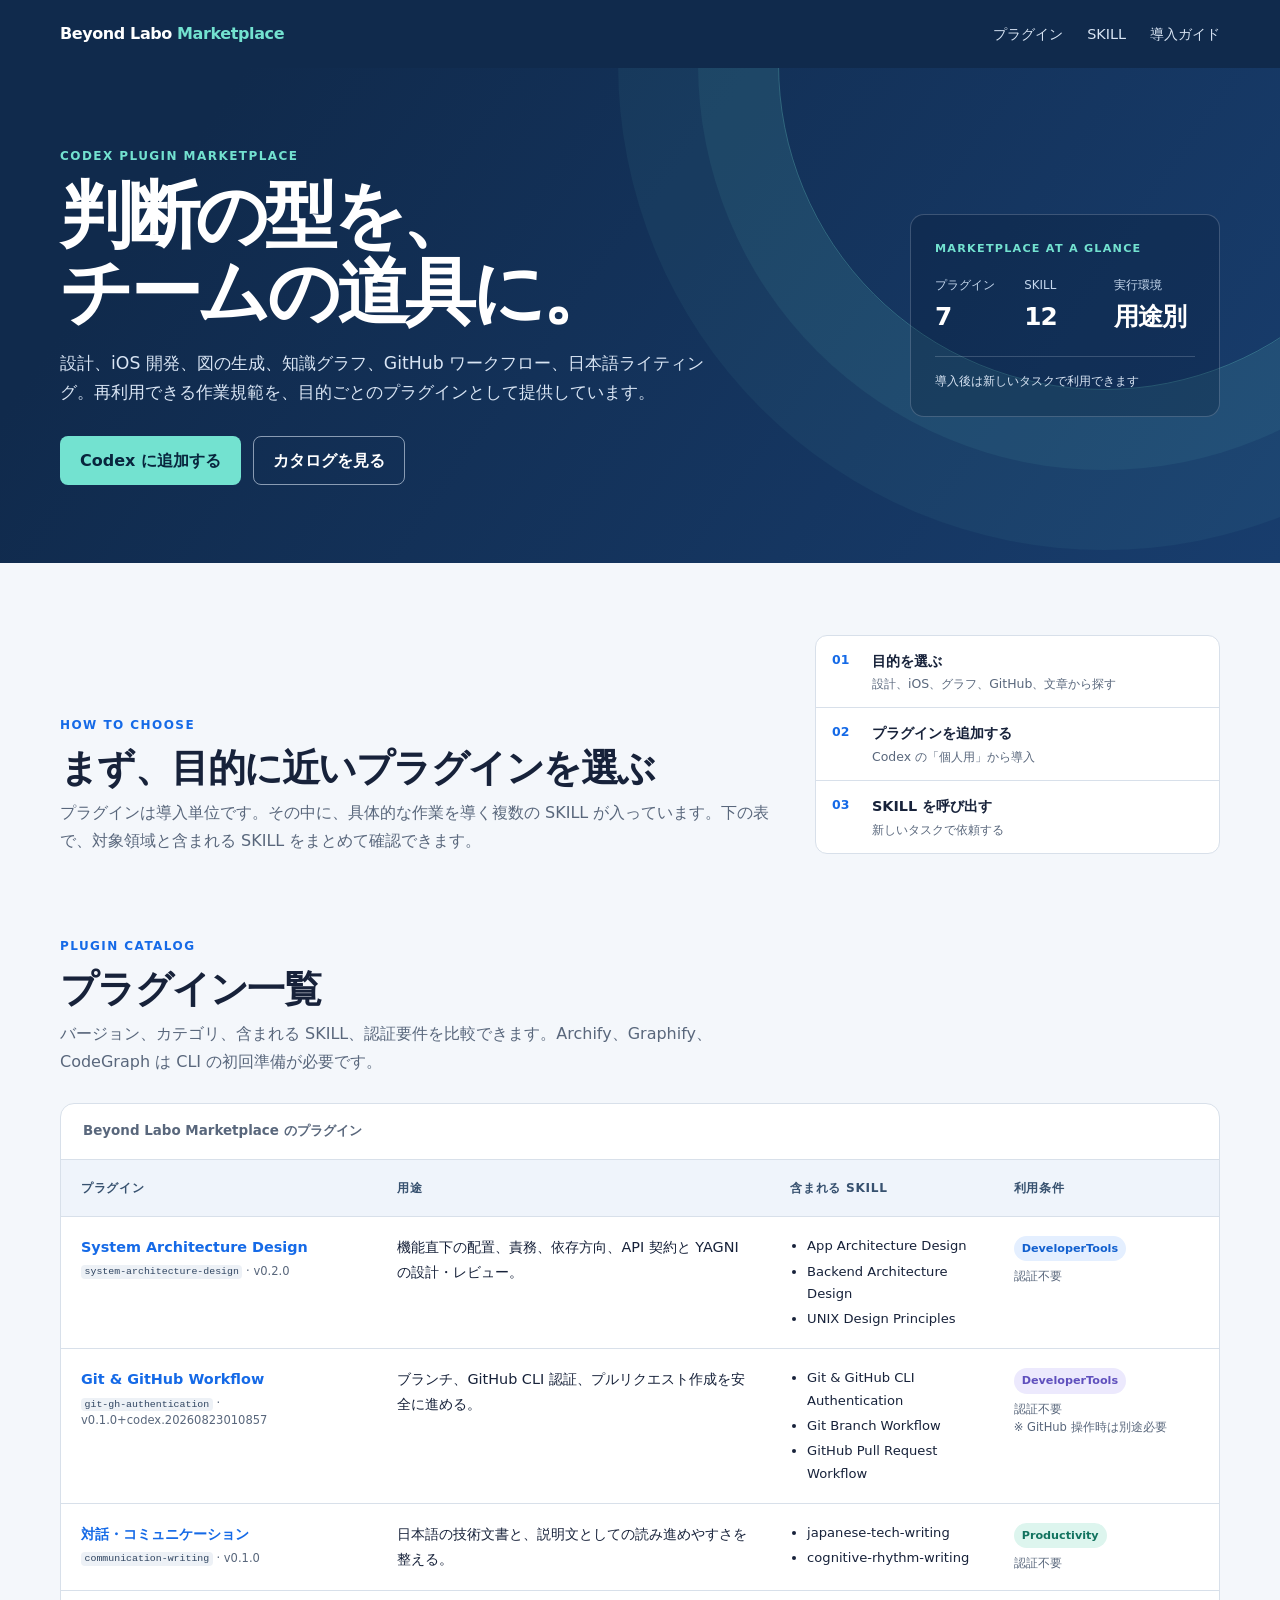
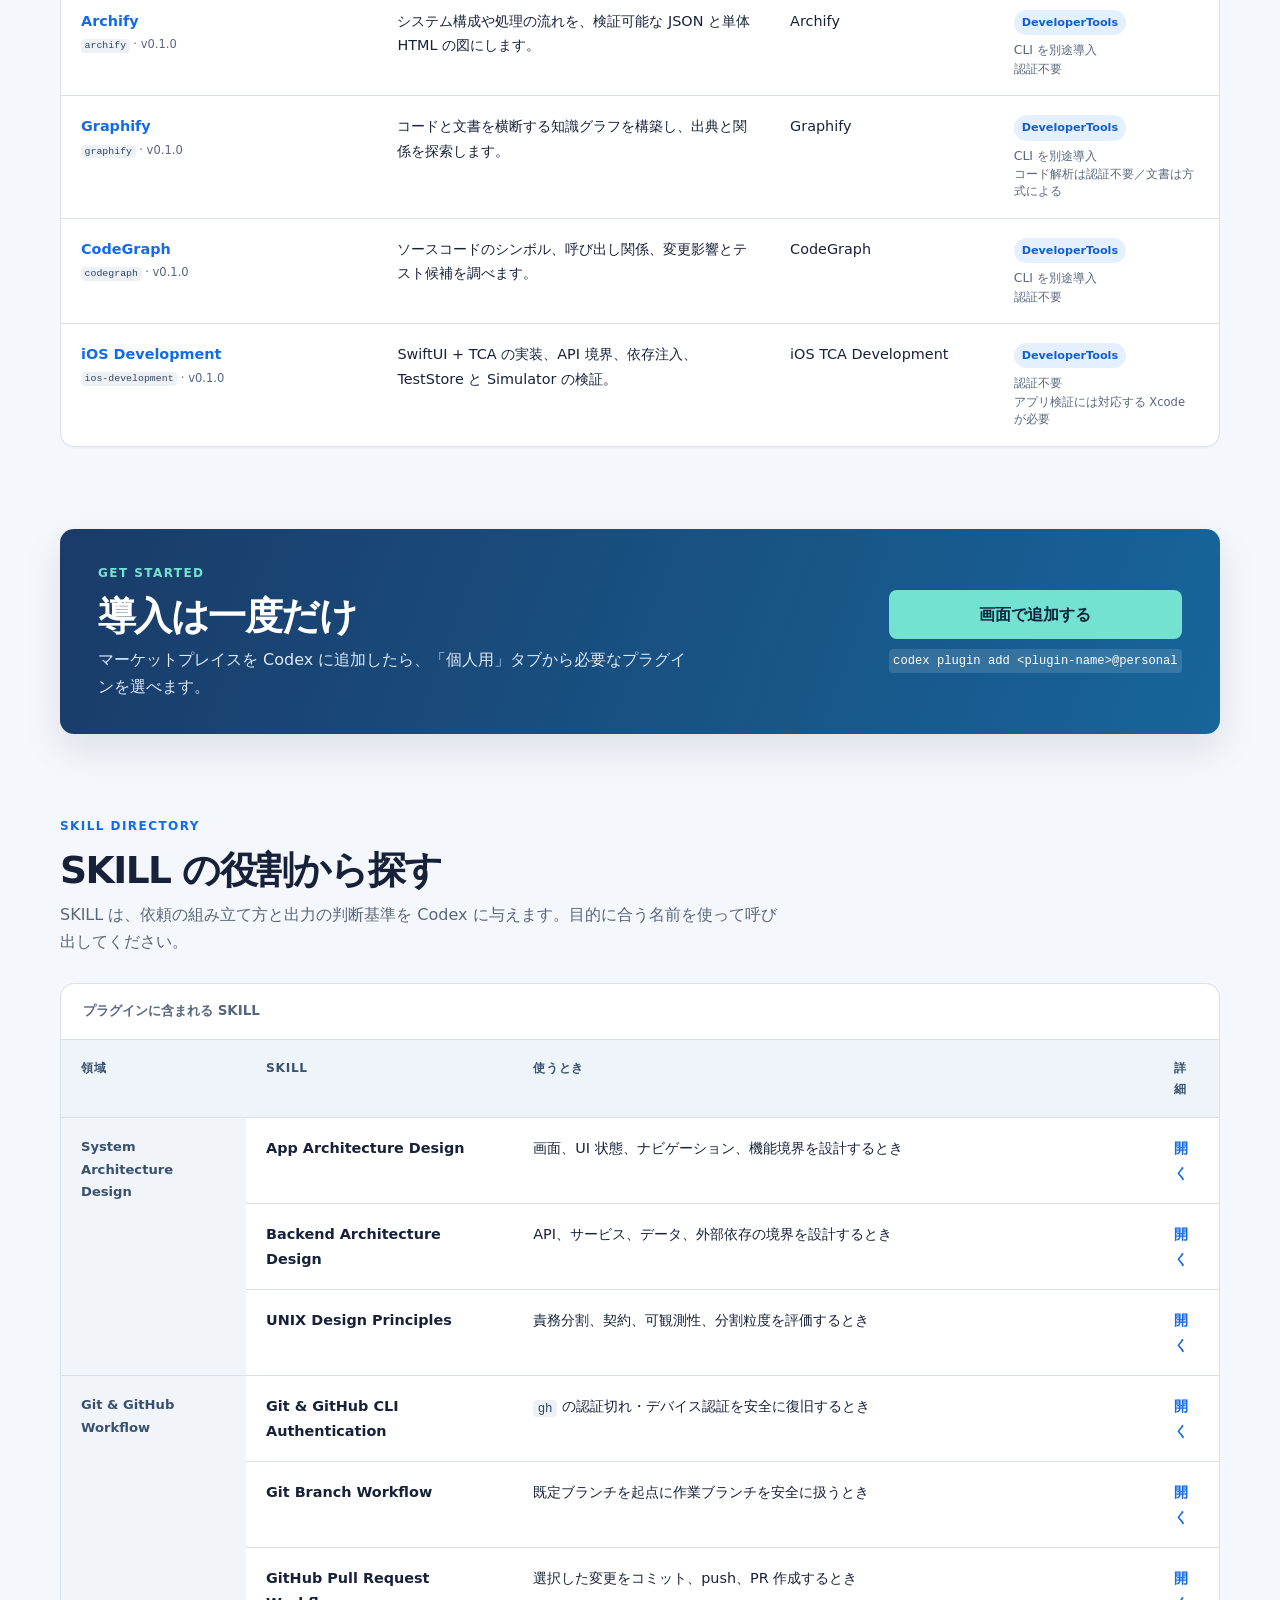
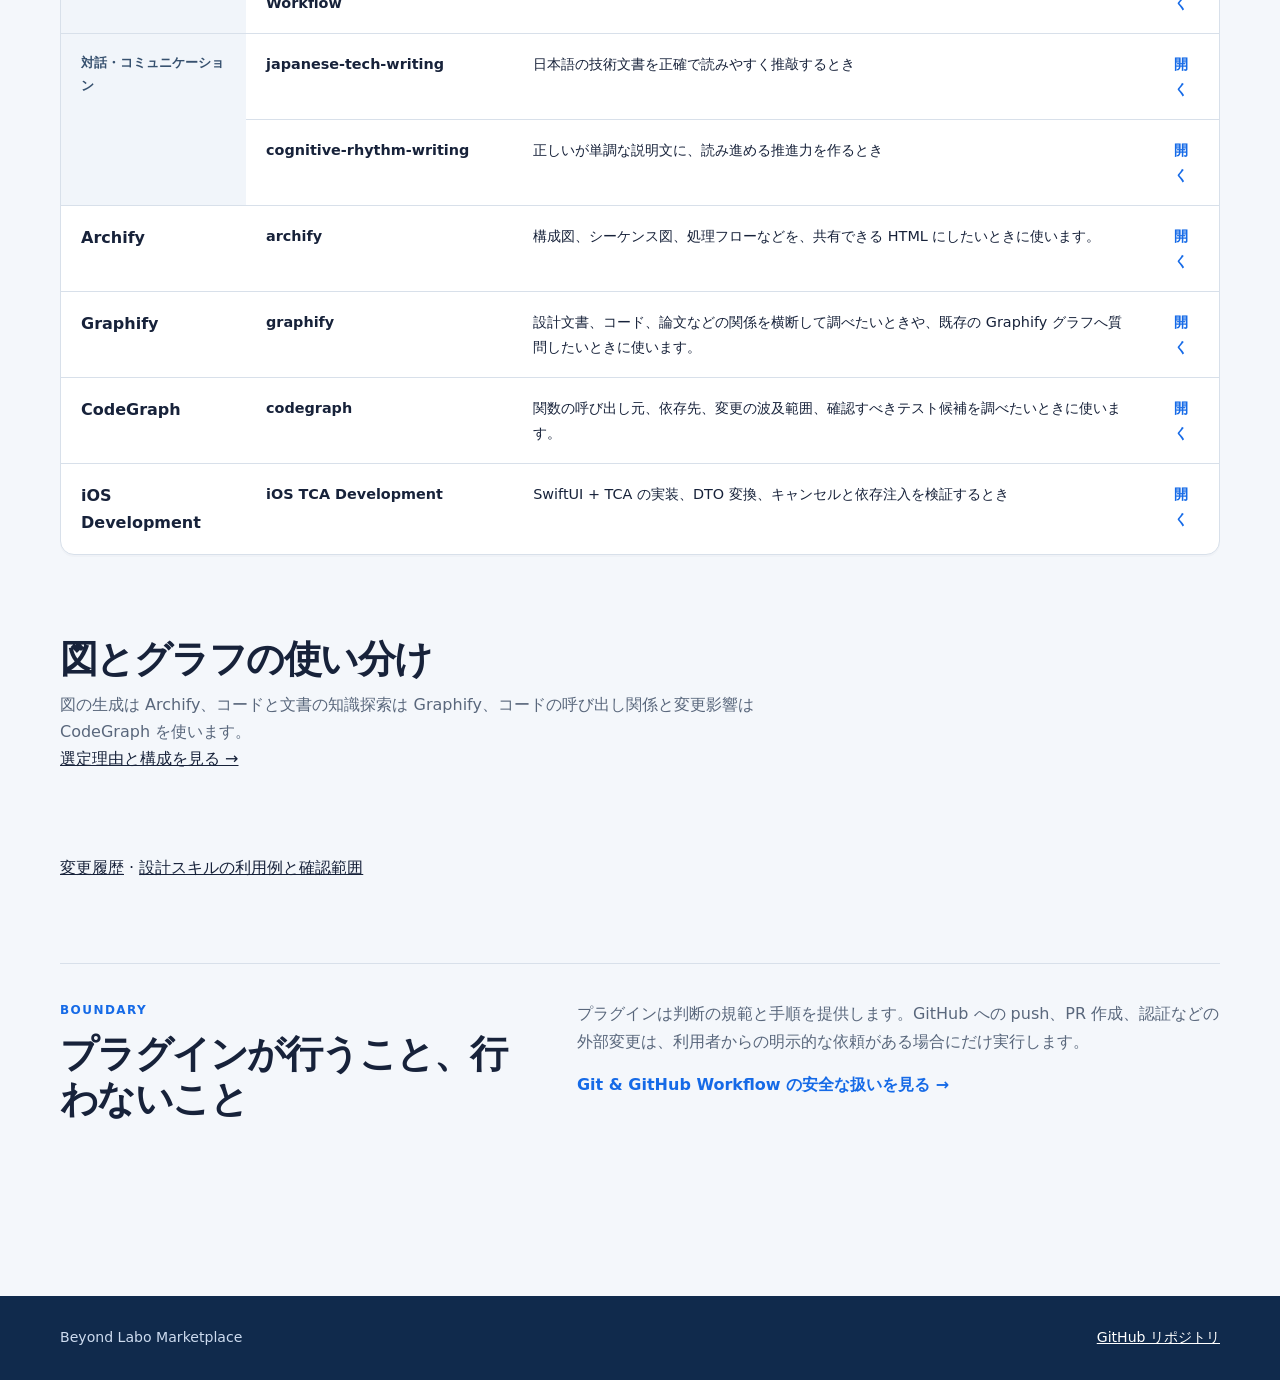
==== commit a19a0645: "feat: refine architecture skills and add iOS TCA plugin" ====
--- a/docs/index.html
+++ b/docs/index.html
@@ -10,16 +10,17 @@
 <body>
   <header class="site-header"><nav class="nav shell" aria-label="主要ナビゲーション"><a class="brand" href="./">Beyond Labo <span>Marketplace</span></a><div class="nav-links"><a href="#catalog">プラグイン</a><a href="#skills">SKILL</a><a href="install.html">導入ガイド</a></div></nav></header>
   <main>
-    <section class="hero"><div class="shell hero-layout"><div><p class="eyebrow">Codex plugin marketplace</p><h1>判断の型を、<br>チームの道具に。</h1><p class="hero-copy">設計、図の生成、知識グラフ、GitHub ワークフロー、日本語ライティング。再利用できる作業規範を、目的ごとのプラグインとして提供しています。</p><div class="actions"><a class="button" href="install.html">Codex に追加する</a><a class="button secondary" href="#catalog">カタログを見る</a></div></div><aside class="hero-summary" aria-label="マーケットプレイスの概要"><p>MARKETPLACE AT A GLANCE</p><dl><div><dt>プラグイン</dt><dd>6</dd></div><div><dt>SKILL</dt><dd>11</dd></div><div><dt>実行環境</dt><dd>用途別</dd></div></dl><span>導入後は新しいタスクで利用できます</span></aside></div></section>
+    <section class="hero"><div class="shell hero-layout"><div><p class="eyebrow">Codex plugin marketplace</p><h1>判断の型を、<br>チームの道具に。</h1><p class="hero-copy">設計、iOS 開発、図の生成、知識グラフ、GitHub ワークフロー、日本語ライティング。再利用できる作業規範を、目的ごとのプラグインとして提供しています。</p><div class="actions"><a class="button" href="install.html">Codex に追加する</a><a class="button secondary" href="#catalog">カタログを見る</a></div></div><aside class="hero-summary" aria-label="マーケットプレイスの概要"><p>MARKETPLACE AT A GLANCE</p><dl><div><dt>プラグイン</dt><dd>7</dd></div><div><dt>SKILL</dt><dd>12</dd></div><div><dt>実行環境</dt><dd>用途別</dd></div></dl><span>導入後は新しいタスクで利用できます</span></aside></div></section>
     <div class="shell page-content">
-      <section class="section intro" aria-labelledby="choose-heading"><div class="section-heading"><p class="eyebrow">How to choose</p><h2 id="choose-heading">まず、目的に近いプラグインを選ぶ</h2><p>プラグインは導入単位です。その中に、具体的な作業を導く複数の SKILL が入っています。下の表で、対象領域と含まれる SKILL をまとめて確認できます。</p></div><ol class="decision-steps"><li><strong>目的を選ぶ</strong><span>設計、グラフ、GitHub、文章から探す</span></li><li><strong>プラグインを追加する</strong><span>Codex の「個人用」から導入</span></li><li><strong>SKILL を呼び出す</strong><span>新しいタスクで依頼する</span></li></ol></section>
-      <section class="section" id="catalog" aria-labelledby="catalog-heading"><div class="section-heading"><p class="eyebrow">Plugin catalog</p><h2 id="catalog-heading">プラグイン一覧</h2><p>バージョン、カテゴリ、含まれる SKILL、認証要件を比較できます。Archify、Graphify、CodeGraph は CLI の初回準備が必要です。</p></div><div class="table-wrap" tabindex="0"><table class="catalog-table"><caption>Beyond Labo Marketplace のプラグイン</caption><thead><tr><th scope="col">プラグイン</th><th scope="col">用途</th><th scope="col">含まれる SKILL</th><th scope="col">利用条件</th></tr></thead><tbody>
-        <tr><td><a class="table-title" href="plugins/system-architecture-design.md">System Architecture Design</a><small><code>system-architecture-design</code> · v0.1.0</small></td><td>アプリケーションとバックエンドの境界、依存関係、責務分割の設計・レビュー。</td><td><ul><li>App Architecture Design</li><li>Backend Architecture Design</li><li>UNIX Design Principles</li></ul></td><td><span class="badge blue">DeveloperTools</span><span class="condition">認証不要</span></td></tr>
+      <section class="section intro" aria-labelledby="choose-heading"><div class="section-heading"><p class="eyebrow">How to choose</p><h2 id="choose-heading">まず、目的に近いプラグインを選ぶ</h2><p>プラグインは導入単位です。その中に、具体的な作業を導く複数の SKILL が入っています。下の表で、対象領域と含まれる SKILL をまとめて確認できます。</p></div><ol class="decision-steps"><li><strong>目的を選ぶ</strong><span>設計、iOS、グラフ、GitHub、文章から探す</span></li><li><strong>プラグインを追加する</strong><span>Codex の「個人用」から導入</span></li><li><strong>SKILL を呼び出す</strong><span>新しいタスクで依頼する</span></li></ol></section>
+      <section class="section" id="catalog" aria-labelledby="catalog-heading"><div class="section-heading"><p class="eyebrow">Plugin catalog</p><h2 id="catalog-heading">プラグイン一覧</h2><p>バージョン、カテゴリ、含まれる SKILL、認証要件を比較できます。Archify、Graphify、CodeGraph は CLI の初回準備が必要です。</p></div><div class="table-wrap" id="plugins" tabindex="0"><table class="catalog-table"><caption>Beyond Labo Marketplace のプラグイン</caption><thead><tr><th scope="col">プラグイン</th><th scope="col">用途</th><th scope="col">含まれる SKILL</th><th scope="col">利用条件</th></tr></thead><tbody>
+        <tr><td><a class="table-title" href="plugins/system-architecture-design.md">System Architecture Design</a><small><code>system-architecture-design</code> · v0.2.0</small></td><td>機能直下の配置、責務、依存方向、API 契約と YAGNI の設計・レビュー。</td><td><ul><li>App Architecture Design</li><li>Backend Architecture Design</li><li>UNIX Design Principles</li></ul></td><td><span class="badge blue">DeveloperTools</span><span class="condition">認証不要</span></td></tr>
         <tr><td><a class="table-title" href="plugins/git-gh-authentication.md">Git &amp; GitHub Workflow</a><small><code>git-gh-authentication</code> · v0.1.0+codex.20260823010857</small></td><td>ブランチ、GitHub CLI 認証、プルリクエスト作成を安全に進める。</td><td><ul><li>Git &amp; GitHub CLI Authentication</li><li>Git Branch Workflow</li><li>GitHub Pull Request Workflow</li></ul></td><td><span class="badge violet">DeveloperTools</span><span class="condition">認証不要<small>※ GitHub 操作時は別途必要</small></span></td></tr>
         <tr><td><a class="table-title" href="plugins/communication-writing.md">対話・コミュニケーション</a><small><code>communication-writing</code> · v0.1.0</small></td><td>日本語の技術文書と、説明文としての読み進めやすさを整える。</td><td><ul><li>japanese-tech-writing</li><li>cognitive-rhythm-writing</li></ul></td><td><span class="badge green">Productivity</span><span class="condition">認証不要</span></td></tr>
         <tr><td><a class="table-title" href="plugins/archify.md">Archify</a><small><code>archify</code> · v0.1.0</small></td><td>システム構成や処理の流れを、検証可能な JSON と単体 HTML の図にします。</td><td>Archify</td><td><span class="badge blue">DeveloperTools</span><span class="condition">CLI を別途導入<small>認証不要</small></span></td></tr>
         <tr><td><a class="table-title" href="plugins/graphify.md">Graphify</a><small><code>graphify</code> · v0.1.0</small></td><td>コードと文書を横断する知識グラフを構築し、出典と関係を探索します。</td><td>Graphify</td><td><span class="badge blue">DeveloperTools</span><span class="condition">CLI を別途導入<small>コード解析は認証不要／文書は方式による</small></span></td></tr>
         <tr><td><a class="table-title" href="plugins/codegraph.md">CodeGraph</a><small><code>codegraph</code> · v0.1.0</small></td><td>ソースコードのシンボル、呼び出し関係、変更影響とテスト候補を調べます。</td><td>CodeGraph</td><td><span class="badge blue">DeveloperTools</span><span class="condition">CLI を別途導入<small>認証不要</small></span></td></tr>
+        <tr><td><a class="table-title" href="plugins/ios-development.md">iOS Development</a><small><code>ios-development</code> · v0.1.0</small></td><td>SwiftUI + TCA の実装、API 境界、依存注入、TestStore と Simulator の検証。</td><td>iOS TCA Development</td><td><span class="badge blue">DeveloperTools</span><span class="condition">認証不要<small>アプリ検証には対応する Xcode が必要</small></span></td></tr>
       </tbody></table></div></section>
       <section class="section install-callout" aria-labelledby="install-heading"><div><p class="eyebrow">Get started</p><h2 id="install-heading">導入は一度だけ</h2><p>マーケットプレイスを Codex に追加したら、「個人用」タブから必要なプラグインを選べます。</p></div><div class="install-actions"><a class="button" href="install.html">画面で追加する</a><code>codex plugin add &lt;plugin-name&gt;@personal</code></div></section>
       <section class="section" id="skills" aria-labelledby="skills-heading"><div class="section-heading"><p class="eyebrow">Skill directory</p><h2 id="skills-heading">SKILL の役割から探す</h2><p>SKILL は、依頼の組み立て方と出力の判断基準を Codex に与えます。目的に合う名前を使って呼び出してください。</p></div><div class="table-wrap" tabindex="0"><table class="skill-table"><caption>プラグインに含まれる SKILL</caption><thead><tr><th scope="col">領域</th><th scope="col">SKILL</th><th scope="col">使うとき</th><th scope="col">詳細</th></tr></thead><tbody>
@@ -29,8 +30,10 @@
         <tr><th scope="row">Archify</th><td>archify</td><td>構成図、シーケンス図、処理フローなどを、共有できる HTML にしたいときに使います。</td><td><a href="skills/archify.md">開く</a></td></tr>
         <tr><th scope="row">Graphify</th><td>graphify</td><td>設計文書、コード、論文などの関係を横断して調べたいときや、既存の Graphify グラフへ質問したいときに使います。</td><td><a href="skills/graphify.md">開く</a></td></tr>
         <tr><th scope="row">CodeGraph</th><td>codegraph</td><td>関数の呼び出し元、依存先、変更の波及範囲、確認すべきテスト候補を調べたいときに使います。</td><td><a href="skills/codegraph.md">開く</a></td></tr>
+        <tr><th scope="row">iOS Development</th><td>iOS TCA Development</td><td>SwiftUI + TCA の実装、DTO 変換、キャンセルと依存注入を検証するとき</td><td><a href="skills/ios-tca-development.md">開く</a></td></tr>
       </tbody></table></div></section>
       <section class="section"><div class="section-heading"><h2>図とグラフの使い分け</h2><p>図の生成は Archify、コードと文書の知識探索は Graphify、コードの呼び出し関係と変更影響は CodeGraph を使います。</p><a href="research/architecture-graph-tools.md">選定理由と構成を見る →</a></div></section>
+      <section class="section"><p><a href="changelog.md">変更履歴</a> · <a href="architecture-examples.md">設計スキルの利用例と確認範囲</a></p></section>
       <section class="section boundary" aria-labelledby="boundary-heading"><div><p class="eyebrow">Boundary</p><h2 id="boundary-heading">プラグインが行うこと、行わないこと</h2></div><div><p>プラグインは判断の規範と手順を提供します。GitHub への push、PR 作成、認証などの外部変更は、利用者からの明示的な依頼がある場合にだけ実行します。</p><a href="plugins/git-gh-authentication.md">Git &amp; GitHub Workflow の安全な扱いを見る →</a></div></section>
     </div>
   </main>
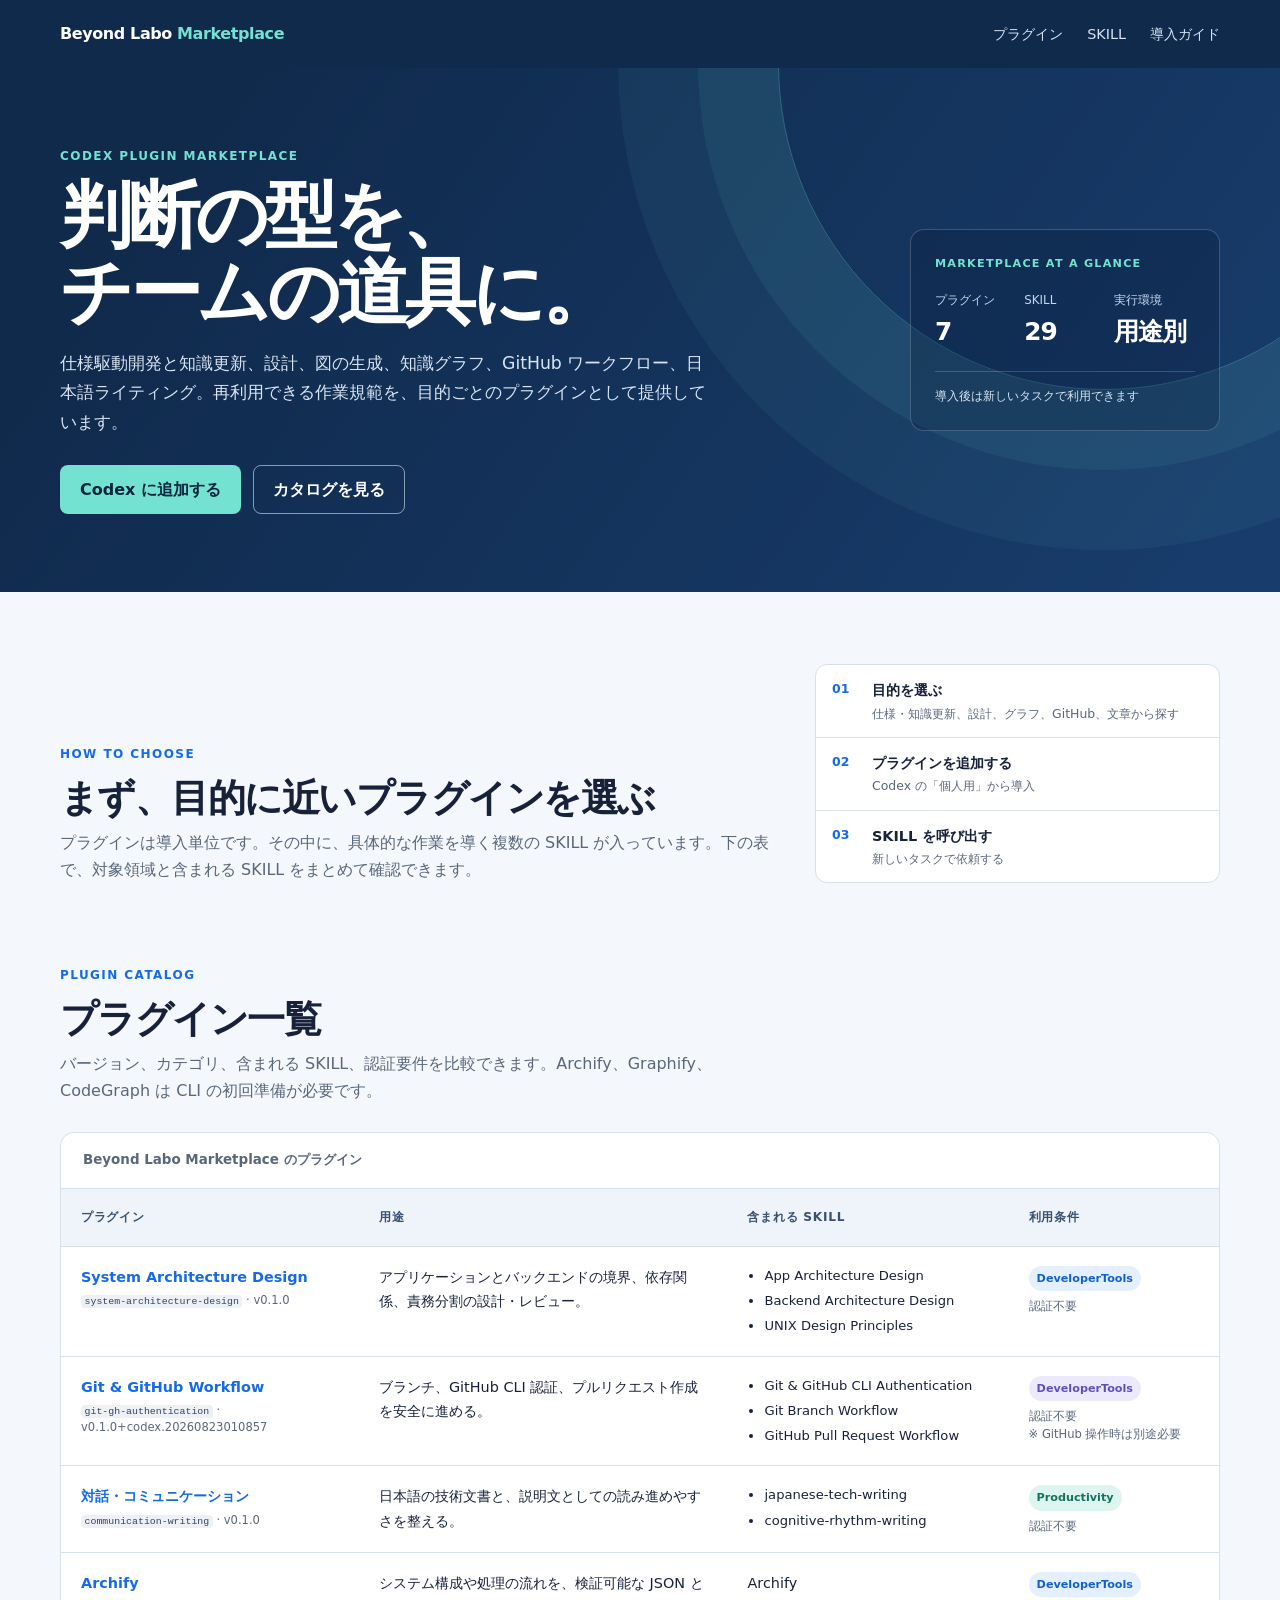
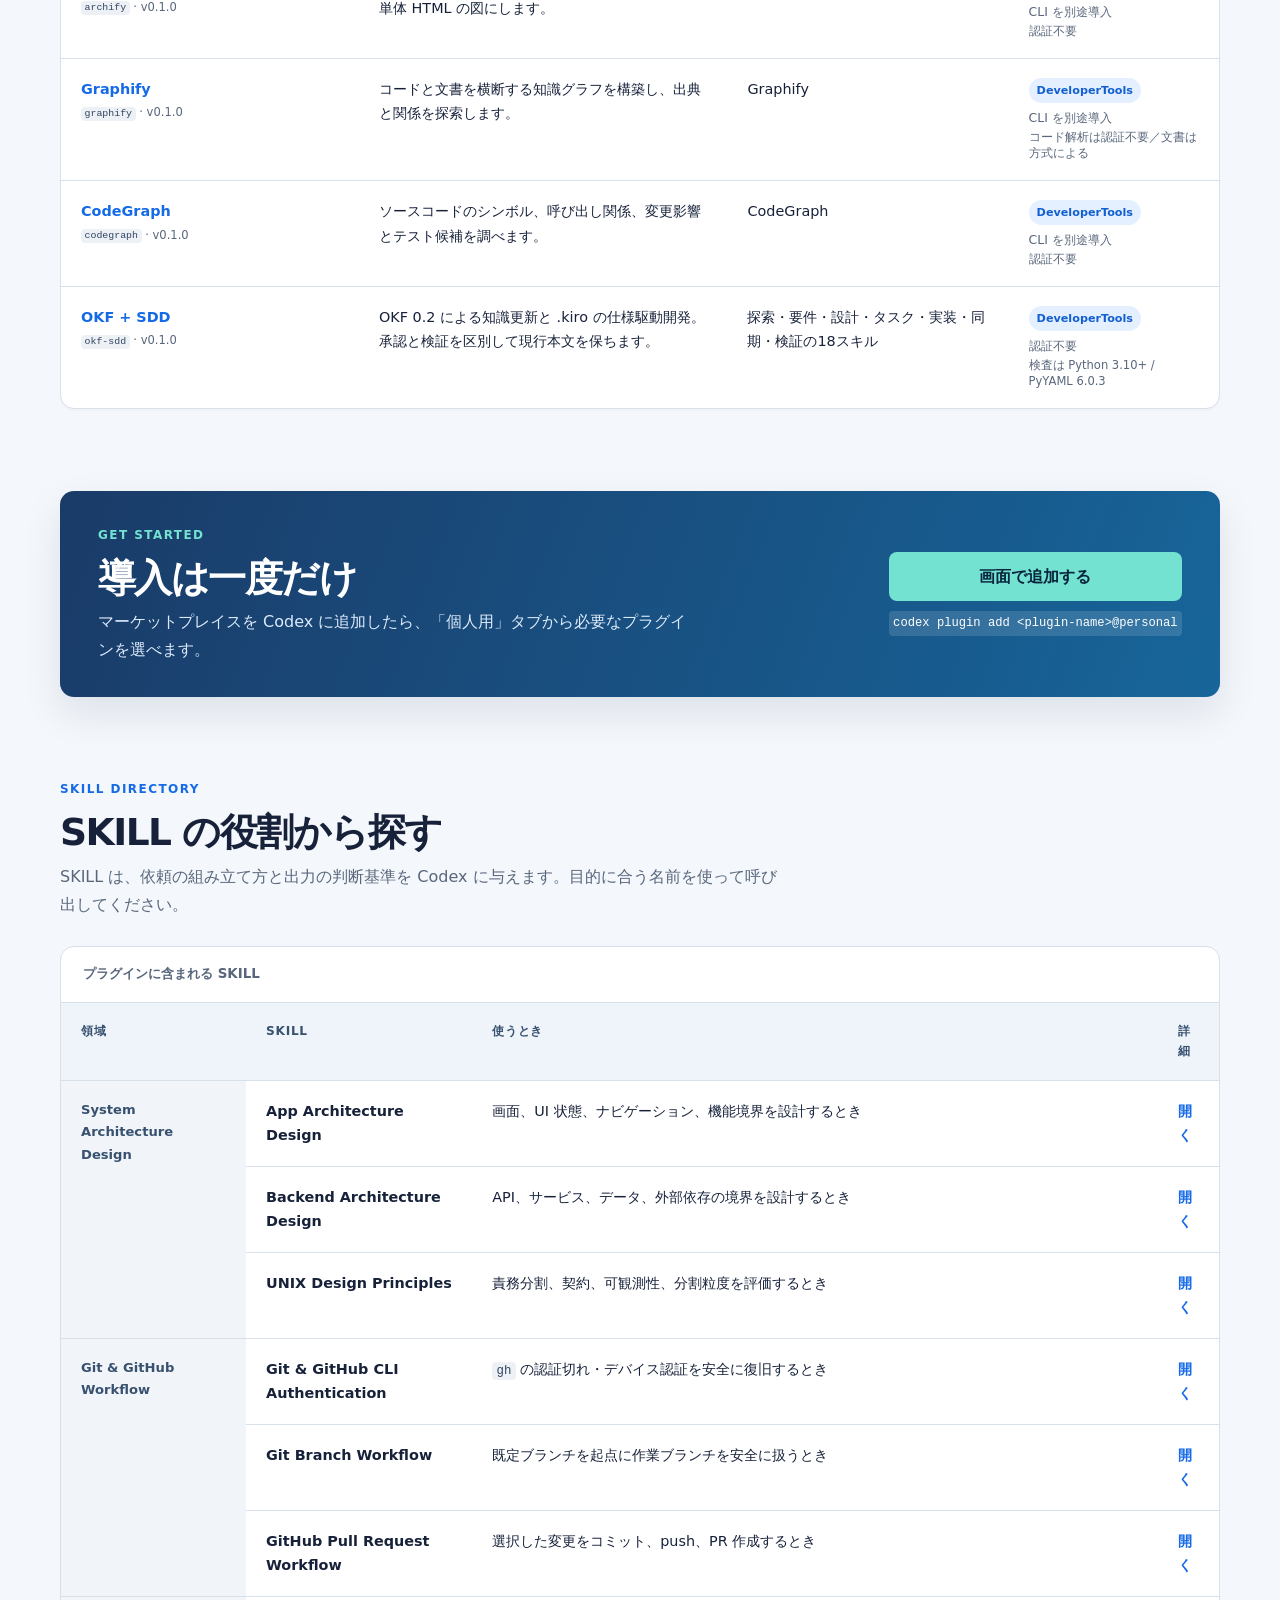
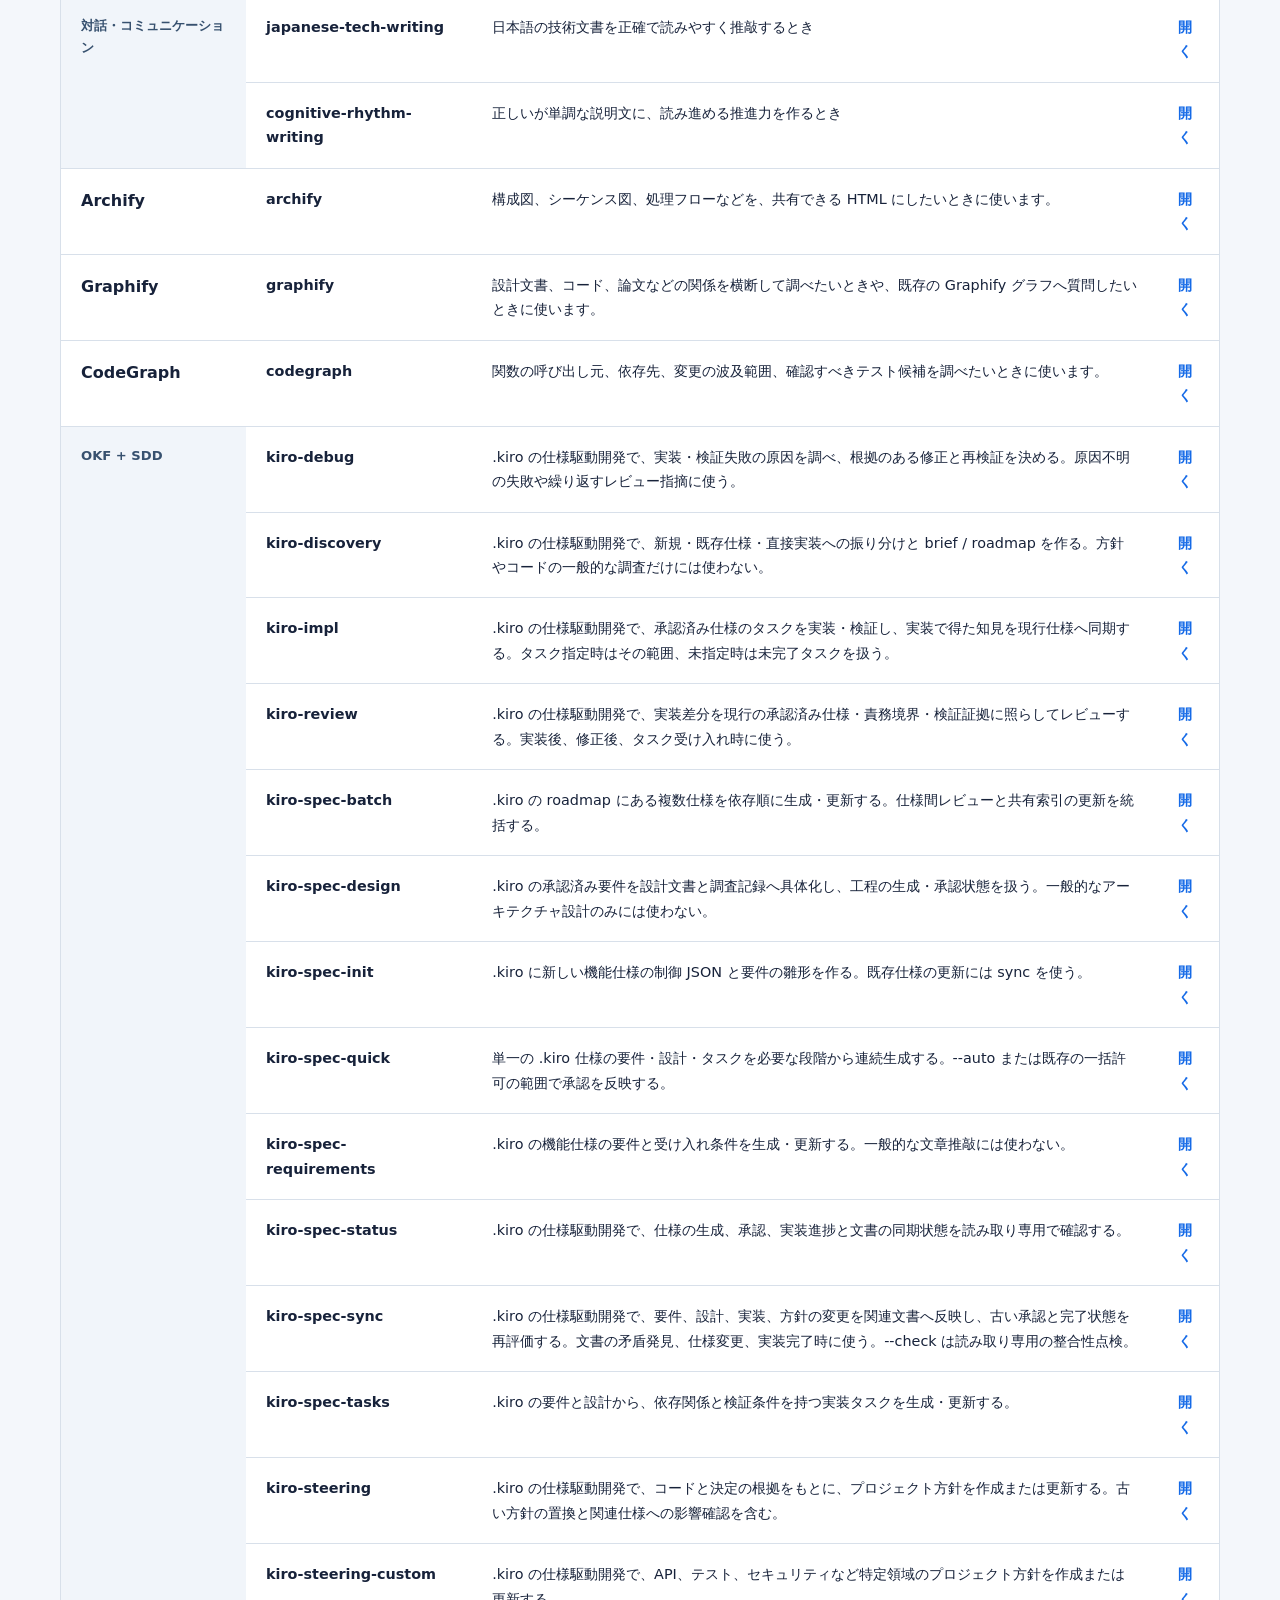
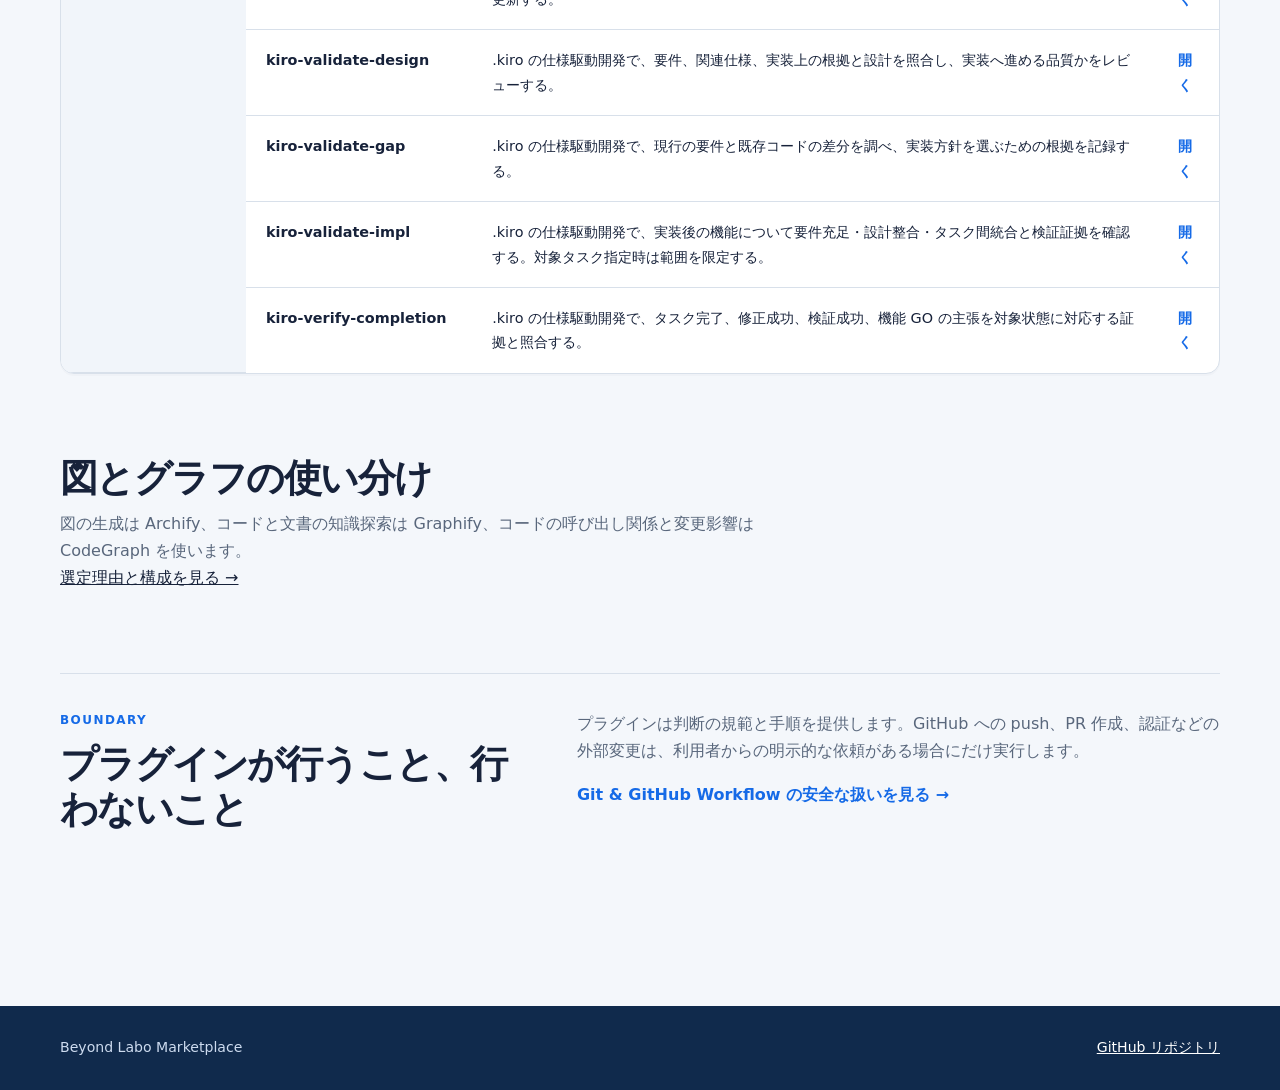
==== commit 82f19324: "feat(okf-sdd): 知識更新と仕様駆動開発のプラグインを追加" ====
--- a/docs/index.html
+++ b/docs/index.html
@@ -10,17 +10,17 @@
 <body>
   <header class="site-header"><nav class="nav shell" aria-label="主要ナビゲーション"><a class="brand" href="./">Beyond Labo <span>Marketplace</span></a><div class="nav-links"><a href="#catalog">プラグイン</a><a href="#skills">SKILL</a><a href="install.html">導入ガイド</a></div></nav></header>
   <main>
-    <section class="hero"><div class="shell hero-layout"><div><p class="eyebrow">Codex plugin marketplace</p><h1>判断の型を、<br>チームの道具に。</h1><p class="hero-copy">設計、iOS 開発、図の生成、知識グラフ、GitHub ワークフロー、日本語ライティング。再利用できる作業規範を、目的ごとのプラグインとして提供しています。</p><div class="actions"><a class="button" href="install.html">Codex に追加する</a><a class="button secondary" href="#catalog">カタログを見る</a></div></div><aside class="hero-summary" aria-label="マーケットプレイスの概要"><p>MARKETPLACE AT A GLANCE</p><dl><div><dt>プラグイン</dt><dd>7</dd></div><div><dt>SKILL</dt><dd>12</dd></div><div><dt>実行環境</dt><dd>用途別</dd></div></dl><span>導入後は新しいタスクで利用できます</span></aside></div></section>
+    <section class="hero"><div class="shell hero-layout"><div><p class="eyebrow">Codex plugin marketplace</p><h1>判断の型を、<br>チームの道具に。</h1><p class="hero-copy">仕様駆動開発と知識更新、設計、図の生成、知識グラフ、GitHub ワークフロー、日本語ライティング。再利用できる作業規範を、目的ごとのプラグインとして提供しています。</p><div class="actions"><a class="button" href="install.html">Codex に追加する</a><a class="button secondary" href="#catalog">カタログを見る</a></div></div><aside class="hero-summary" aria-label="マーケットプレイスの概要"><p>MARKETPLACE AT A GLANCE</p><dl><div><dt>プラグイン</dt><dd>7</dd></div><div><dt>SKILL</dt><dd>29</dd></div><div><dt>実行環境</dt><dd>用途別</dd></div></dl><span>導入後は新しいタスクで利用できます</span></aside></div></section>
     <div class="shell page-content">
-      <section class="section intro" aria-labelledby="choose-heading"><div class="section-heading"><p class="eyebrow">How to choose</p><h2 id="choose-heading">まず、目的に近いプラグインを選ぶ</h2><p>プラグインは導入単位です。その中に、具体的な作業を導く複数の SKILL が入っています。下の表で、対象領域と含まれる SKILL をまとめて確認できます。</p></div><ol class="decision-steps"><li><strong>目的を選ぶ</strong><span>設計、iOS、グラフ、GitHub、文章から探す</span></li><li><strong>プラグインを追加する</strong><span>Codex の「個人用」から導入</span></li><li><strong>SKILL を呼び出す</strong><span>新しいタスクで依頼する</span></li></ol></section>
-      <section class="section" id="catalog" aria-labelledby="catalog-heading"><div class="section-heading"><p class="eyebrow">Plugin catalog</p><h2 id="catalog-heading">プラグイン一覧</h2><p>バージョン、カテゴリ、含まれる SKILL、認証要件を比較できます。Archify、Graphify、CodeGraph は CLI の初回準備が必要です。</p></div><div class="table-wrap" id="plugins" tabindex="0"><table class="catalog-table"><caption>Beyond Labo Marketplace のプラグイン</caption><thead><tr><th scope="col">プラグイン</th><th scope="col">用途</th><th scope="col">含まれる SKILL</th><th scope="col">利用条件</th></tr></thead><tbody>
-        <tr><td><a class="table-title" href="plugins/system-architecture-design.md">System Architecture Design</a><small><code>system-architecture-design</code> · v0.2.0</small></td><td>機能直下の配置、責務、依存方向、API 契約と YAGNI の設計・レビュー。</td><td><ul><li>App Architecture Design</li><li>Backend Architecture Design</li><li>UNIX Design Principles</li></ul></td><td><span class="badge blue">DeveloperTools</span><span class="condition">認証不要</span></td></tr>
+      <section class="section intro" aria-labelledby="choose-heading"><div class="section-heading"><p class="eyebrow">How to choose</p><h2 id="choose-heading">まず、目的に近いプラグインを選ぶ</h2><p>プラグインは導入単位です。その中に、具体的な作業を導く複数の SKILL が入っています。下の表で、対象領域と含まれる SKILL をまとめて確認できます。</p></div><ol class="decision-steps"><li><strong>目的を選ぶ</strong><span>仕様・知識更新、設計、グラフ、GitHub、文章から探す</span></li><li><strong>プラグインを追加する</strong><span>Codex の「個人用」から導入</span></li><li><strong>SKILL を呼び出す</strong><span>新しいタスクで依頼する</span></li></ol></section>
+      <section class="section" id="catalog" aria-labelledby="catalog-heading"><div class="section-heading"><p class="eyebrow">Plugin catalog</p><h2 id="catalog-heading">プラグイン一覧</h2><p>バージョン、カテゴリ、含まれる SKILL、認証要件を比較できます。Archify、Graphify、CodeGraph は CLI の初回準備が必要です。</p></div><div class="table-wrap" tabindex="0"><table class="catalog-table"><caption>Beyond Labo Marketplace のプラグイン</caption><thead><tr><th scope="col">プラグイン</th><th scope="col">用途</th><th scope="col">含まれる SKILL</th><th scope="col">利用条件</th></tr></thead><tbody>
+        <tr><td><a class="table-title" href="plugins/system-architecture-design.md">System Architecture Design</a><small><code>system-architecture-design</code> · v0.1.0</small></td><td>アプリケーションとバックエンドの境界、依存関係、責務分割の設計・レビュー。</td><td><ul><li>App Architecture Design</li><li>Backend Architecture Design</li><li>UNIX Design Principles</li></ul></td><td><span class="badge blue">DeveloperTools</span><span class="condition">認証不要</span></td></tr>
         <tr><td><a class="table-title" href="plugins/git-gh-authentication.md">Git &amp; GitHub Workflow</a><small><code>git-gh-authentication</code> · v0.1.0+codex.20260823010857</small></td><td>ブランチ、GitHub CLI 認証、プルリクエスト作成を安全に進める。</td><td><ul><li>Git &amp; GitHub CLI Authentication</li><li>Git Branch Workflow</li><li>GitHub Pull Request Workflow</li></ul></td><td><span class="badge violet">DeveloperTools</span><span class="condition">認証不要<small>※ GitHub 操作時は別途必要</small></span></td></tr>
         <tr><td><a class="table-title" href="plugins/communication-writing.md">対話・コミュニケーション</a><small><code>communication-writing</code> · v0.1.0</small></td><td>日本語の技術文書と、説明文としての読み進めやすさを整える。</td><td><ul><li>japanese-tech-writing</li><li>cognitive-rhythm-writing</li></ul></td><td><span class="badge green">Productivity</span><span class="condition">認証不要</span></td></tr>
         <tr><td><a class="table-title" href="plugins/archify.md">Archify</a><small><code>archify</code> · v0.1.0</small></td><td>システム構成や処理の流れを、検証可能な JSON と単体 HTML の図にします。</td><td>Archify</td><td><span class="badge blue">DeveloperTools</span><span class="condition">CLI を別途導入<small>認証不要</small></span></td></tr>
         <tr><td><a class="table-title" href="plugins/graphify.md">Graphify</a><small><code>graphify</code> · v0.1.0</small></td><td>コードと文書を横断する知識グラフを構築し、出典と関係を探索します。</td><td>Graphify</td><td><span class="badge blue">DeveloperTools</span><span class="condition">CLI を別途導入<small>コード解析は認証不要／文書は方式による</small></span></td></tr>
         <tr><td><a class="table-title" href="plugins/codegraph.md">CodeGraph</a><small><code>codegraph</code> · v0.1.0</small></td><td>ソースコードのシンボル、呼び出し関係、変更影響とテスト候補を調べます。</td><td>CodeGraph</td><td><span class="badge blue">DeveloperTools</span><span class="condition">CLI を別途導入<small>認証不要</small></span></td></tr>
-        <tr><td><a class="table-title" href="plugins/ios-development.md">iOS Development</a><small><code>ios-development</code> · v0.1.0</small></td><td>SwiftUI + TCA の実装、API 境界、依存注入、TestStore と Simulator の検証。</td><td>iOS TCA Development</td><td><span class="badge blue">DeveloperTools</span><span class="condition">認証不要<small>アプリ検証には対応する Xcode が必要</small></span></td></tr>
+        <tr><td><a class="table-title" href="plugins/okf-sdd.md">OKF + SDD</a><small><code>okf-sdd</code> · v0.1.0</small></td><td>OKF 0.2 による知識更新と .kiro の仕様駆動開発。承認と検証を区別して現行本文を保ちます。</td><td>探索・要件・設計・タスク・実装・同期・検証の18スキル</td><td><span class="badge blue">DeveloperTools</span><span class="condition">認証不要<small>検査は Python 3.10+ / PyYAML 6.0.3</small></span></td></tr>
       </tbody></table></div></section>
       <section class="section install-callout" aria-labelledby="install-heading"><div><p class="eyebrow">Get started</p><h2 id="install-heading">導入は一度だけ</h2><p>マーケットプレイスを Codex に追加したら、「個人用」タブから必要なプラグインを選べます。</p></div><div class="install-actions"><a class="button" href="install.html">画面で追加する</a><code>codex plugin add &lt;plugin-name&gt;@personal</code></div></section>
       <section class="section" id="skills" aria-labelledby="skills-heading"><div class="section-heading"><p class="eyebrow">Skill directory</p><h2 id="skills-heading">SKILL の役割から探す</h2><p>SKILL は、依頼の組み立て方と出力の判断基準を Codex に与えます。目的に合う名前を使って呼び出してください。</p></div><div class="table-wrap" tabindex="0"><table class="skill-table"><caption>プラグインに含まれる SKILL</caption><thead><tr><th scope="col">領域</th><th scope="col">SKILL</th><th scope="col">使うとき</th><th scope="col">詳細</th></tr></thead><tbody>
@@ -30,10 +30,26 @@
         <tr><th scope="row">Archify</th><td>archify</td><td>構成図、シーケンス図、処理フローなどを、共有できる HTML にしたいときに使います。</td><td><a href="skills/archify.md">開く</a></td></tr>
         <tr><th scope="row">Graphify</th><td>graphify</td><td>設計文書、コード、論文などの関係を横断して調べたいときや、既存の Graphify グラフへ質問したいときに使います。</td><td><a href="skills/graphify.md">開く</a></td></tr>
         <tr><th scope="row">CodeGraph</th><td>codegraph</td><td>関数の呼び出し元、依存先、変更の波及範囲、確認すべきテスト候補を調べたいときに使います。</td><td><a href="skills/codegraph.md">開く</a></td></tr>
-        <tr><th scope="row">iOS Development</th><td>iOS TCA Development</td><td>SwiftUI + TCA の実装、DTO 変換、キャンセルと依存注入を検証するとき</td><td><a href="skills/ios-tca-development.md">開く</a></td></tr>
+        <tr><th scope="rowgroup" rowspan="18">OKF + SDD</th><td>kiro-debug</td><td>.kiro の仕様駆動開発で、実装・検証失敗の原因を調べ、根拠のある修正と再検証を決める。原因不明の失敗や繰り返すレビュー指摘に使う。</td><td><a href="skills/kiro-debug.md">開く</a></td></tr>
+        <tr><td>kiro-discovery</td><td>.kiro の仕様駆動開発で、新規・既存仕様・直接実装への振り分けと brief / roadmap を作る。方針やコードの一般的な調査だけには使わない。</td><td><a href="skills/kiro-discovery.md">開く</a></td></tr>
+        <tr><td>kiro-impl</td><td>.kiro の仕様駆動開発で、承認済み仕様のタスクを実装・検証し、実装で得た知見を現行仕様へ同期する。タスク指定時はその範囲、未指定時は未完了タスクを扱う。</td><td><a href="skills/kiro-impl.md">開く</a></td></tr>
+        <tr><td>kiro-review</td><td>.kiro の仕様駆動開発で、実装差分を現行の承認済み仕様・責務境界・検証証拠に照らしてレビューする。実装後、修正後、タスク受け入れ時に使う。</td><td><a href="skills/kiro-review.md">開く</a></td></tr>
+        <tr><td>kiro-spec-batch</td><td>.kiro の roadmap にある複数仕様を依存順に生成・更新する。仕様間レビューと共有索引の更新を統括する。</td><td><a href="skills/kiro-spec-batch.md">開く</a></td></tr>
+        <tr><td>kiro-spec-design</td><td>.kiro の承認済み要件を設計文書と調査記録へ具体化し、工程の生成・承認状態を扱う。一般的なアーキテクチャ設計のみには使わない。</td><td><a href="skills/kiro-spec-design.md">開く</a></td></tr>
+        <tr><td>kiro-spec-init</td><td>.kiro に新しい機能仕様の制御 JSON と要件の雛形を作る。既存仕様の更新には sync を使う。</td><td><a href="skills/kiro-spec-init.md">開く</a></td></tr>
+        <tr><td>kiro-spec-quick</td><td>単一の .kiro 仕様の要件・設計・タスクを必要な段階から連続生成する。--auto または既存の一括許可の範囲で承認を反映する。</td><td><a href="skills/kiro-spec-quick.md">開く</a></td></tr>
+        <tr><td>kiro-spec-requirements</td><td>.kiro の機能仕様の要件と受け入れ条件を生成・更新する。一般的な文章推敲には使わない。</td><td><a href="skills/kiro-spec-requirements.md">開く</a></td></tr>
+        <tr><td>kiro-spec-status</td><td>.kiro の仕様駆動開発で、仕様の生成、承認、実装進捗と文書の同期状態を読み取り専用で確認する。</td><td><a href="skills/kiro-spec-status.md">開く</a></td></tr>
+        <tr><td>kiro-spec-sync</td><td>.kiro の仕様駆動開発で、要件、設計、実装、方針の変更を関連文書へ反映し、古い承認と完了状態を再評価する。文書の矛盾発見、仕様変更、実装完了時に使う。--check は読み取り専用の整合性点検。</td><td><a href="skills/kiro-spec-sync.md">開く</a></td></tr>
+        <tr><td>kiro-spec-tasks</td><td>.kiro の要件と設計から、依存関係と検証条件を持つ実装タスクを生成・更新する。</td><td><a href="skills/kiro-spec-tasks.md">開く</a></td></tr>
+        <tr><td>kiro-steering</td><td>.kiro の仕様駆動開発で、コードと決定の根拠をもとに、プロジェクト方針を作成または更新する。古い方針の置換と関連仕様への影響確認を含む。</td><td><a href="skills/kiro-steering.md">開く</a></td></tr>
+        <tr><td>kiro-steering-custom</td><td>.kiro の仕様駆動開発で、API、テスト、セキュリティなど特定領域のプロジェクト方針を作成または更新する。</td><td><a href="skills/kiro-steering-custom.md">開く</a></td></tr>
+        <tr><td>kiro-validate-design</td><td>.kiro の仕様駆動開発で、要件、関連仕様、実装上の根拠と設計を照合し、実装へ進める品質かをレビューする。</td><td><a href="skills/kiro-validate-design.md">開く</a></td></tr>
+        <tr><td>kiro-validate-gap</td><td>.kiro の仕様駆動開発で、現行の要件と既存コードの差分を調べ、実装方針を選ぶための根拠を記録する。</td><td><a href="skills/kiro-validate-gap.md">開く</a></td></tr>
+        <tr><td>kiro-validate-impl</td><td>.kiro の仕様駆動開発で、実装後の機能について要件充足・設計整合・タスク間統合と検証証拠を確認する。対象タスク指定時は範囲を限定する。</td><td><a href="skills/kiro-validate-impl.md">開く</a></td></tr>
+        <tr><td>kiro-verify-completion</td><td>.kiro の仕様駆動開発で、タスク完了、修正成功、検証成功、機能 GO の主張を対象状態に対応する証拠と照合する。</td><td><a href="skills/kiro-verify-completion.md">開く</a></td></tr>
       </tbody></table></div></section>
       <section class="section"><div class="section-heading"><h2>図とグラフの使い分け</h2><p>図の生成は Archify、コードと文書の知識探索は Graphify、コードの呼び出し関係と変更影響は CodeGraph を使います。</p><a href="research/architecture-graph-tools.md">選定理由と構成を見る →</a></div></section>
-      <section class="section"><p><a href="changelog.md">変更履歴</a> · <a href="architecture-examples.md">設計スキルの利用例と確認範囲</a></p></section>
       <section class="section boundary" aria-labelledby="boundary-heading"><div><p class="eyebrow">Boundary</p><h2 id="boundary-heading">プラグインが行うこと、行わないこと</h2></div><div><p>プラグインは判断の規範と手順を提供します。GitHub への push、PR 作成、認証などの外部変更は、利用者からの明示的な依頼がある場合にだけ実行します。</p><a href="plugins/git-gh-authentication.md">Git &amp; GitHub Workflow の安全な扱いを見る →</a></div></section>
     </div>
   </main>
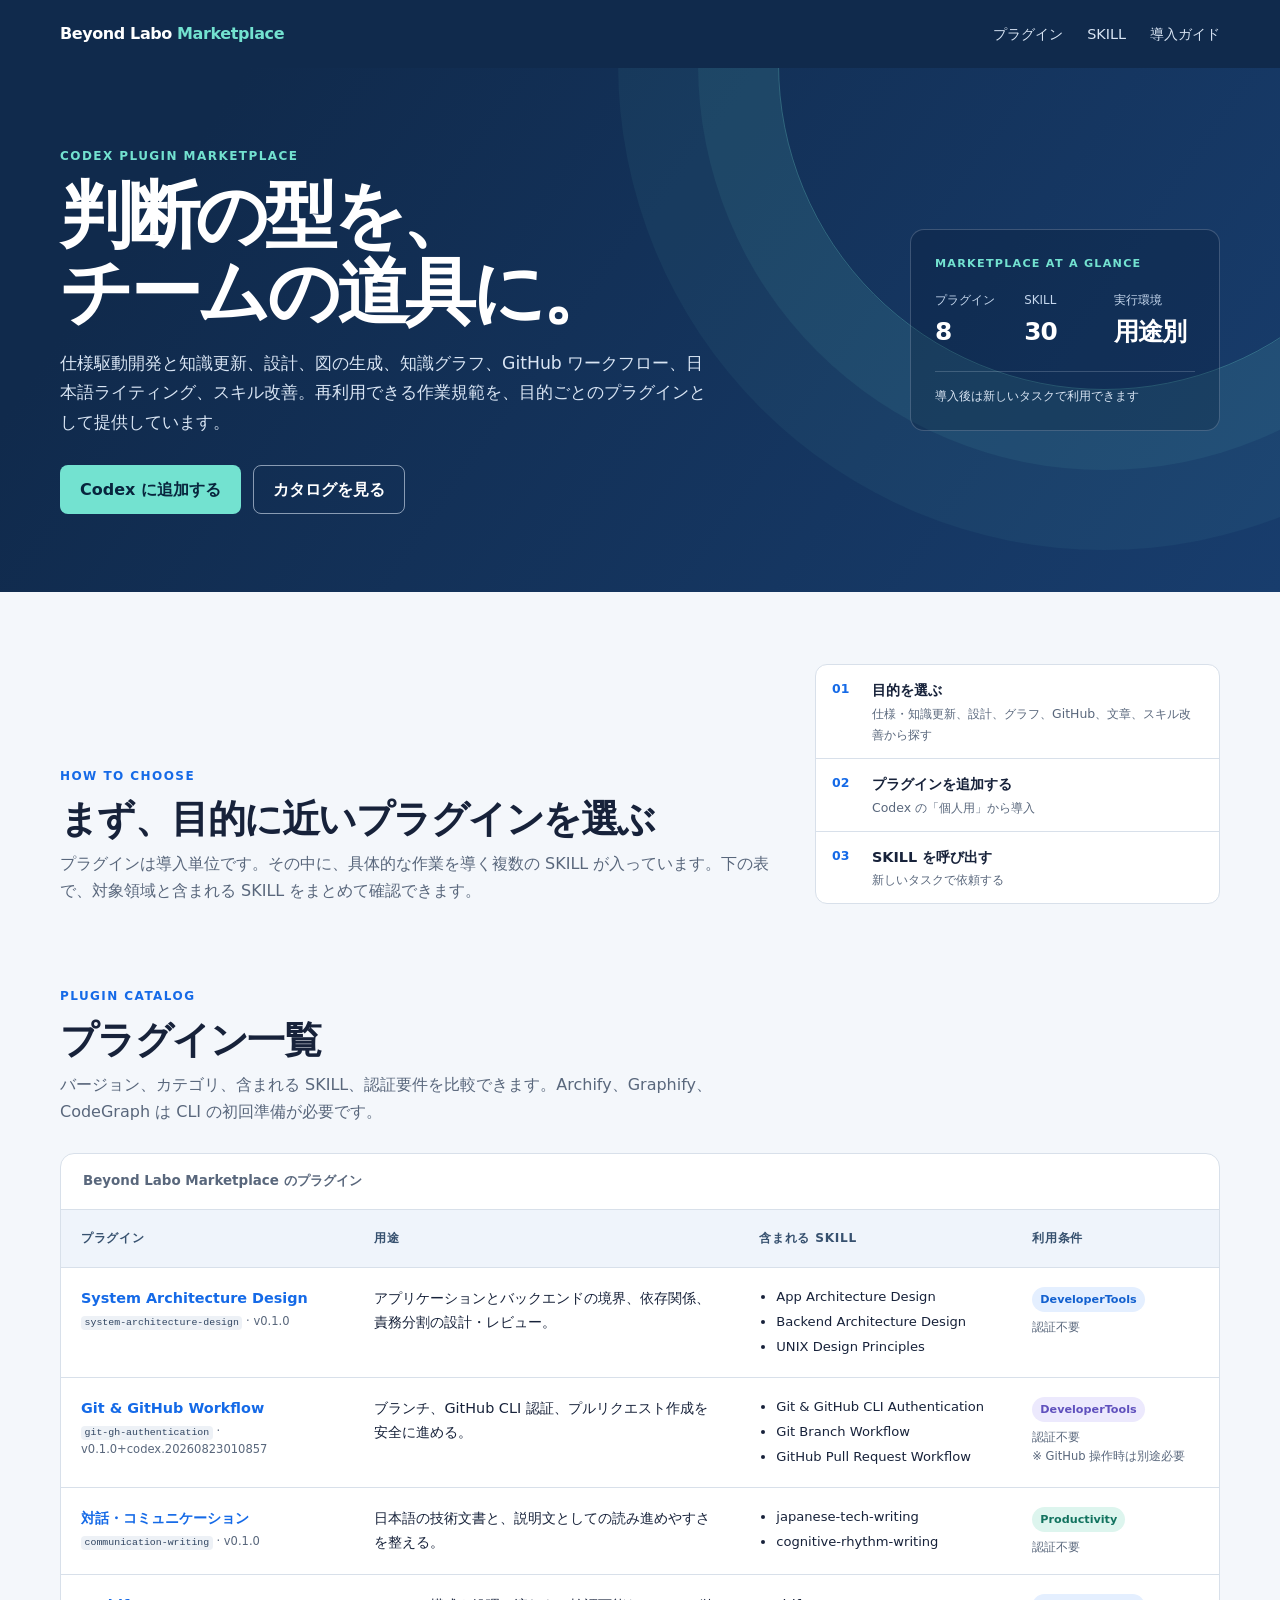
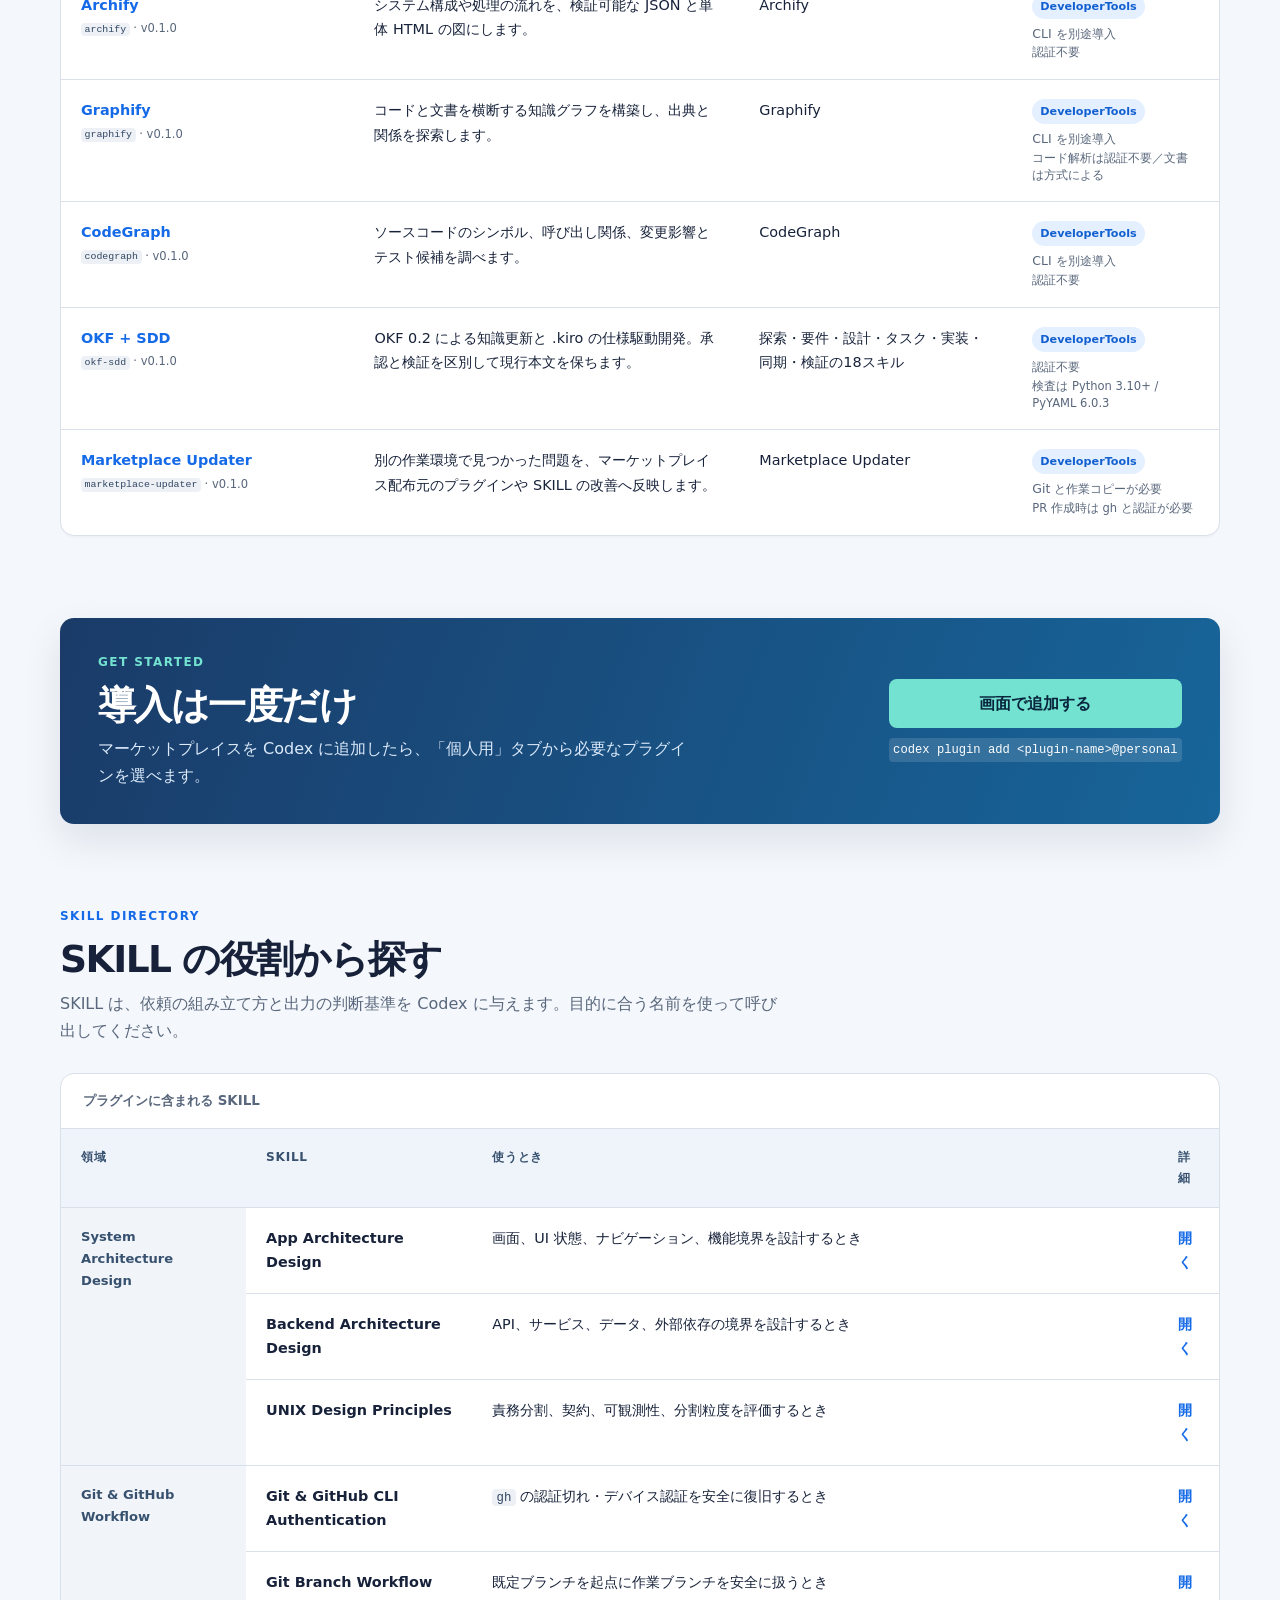
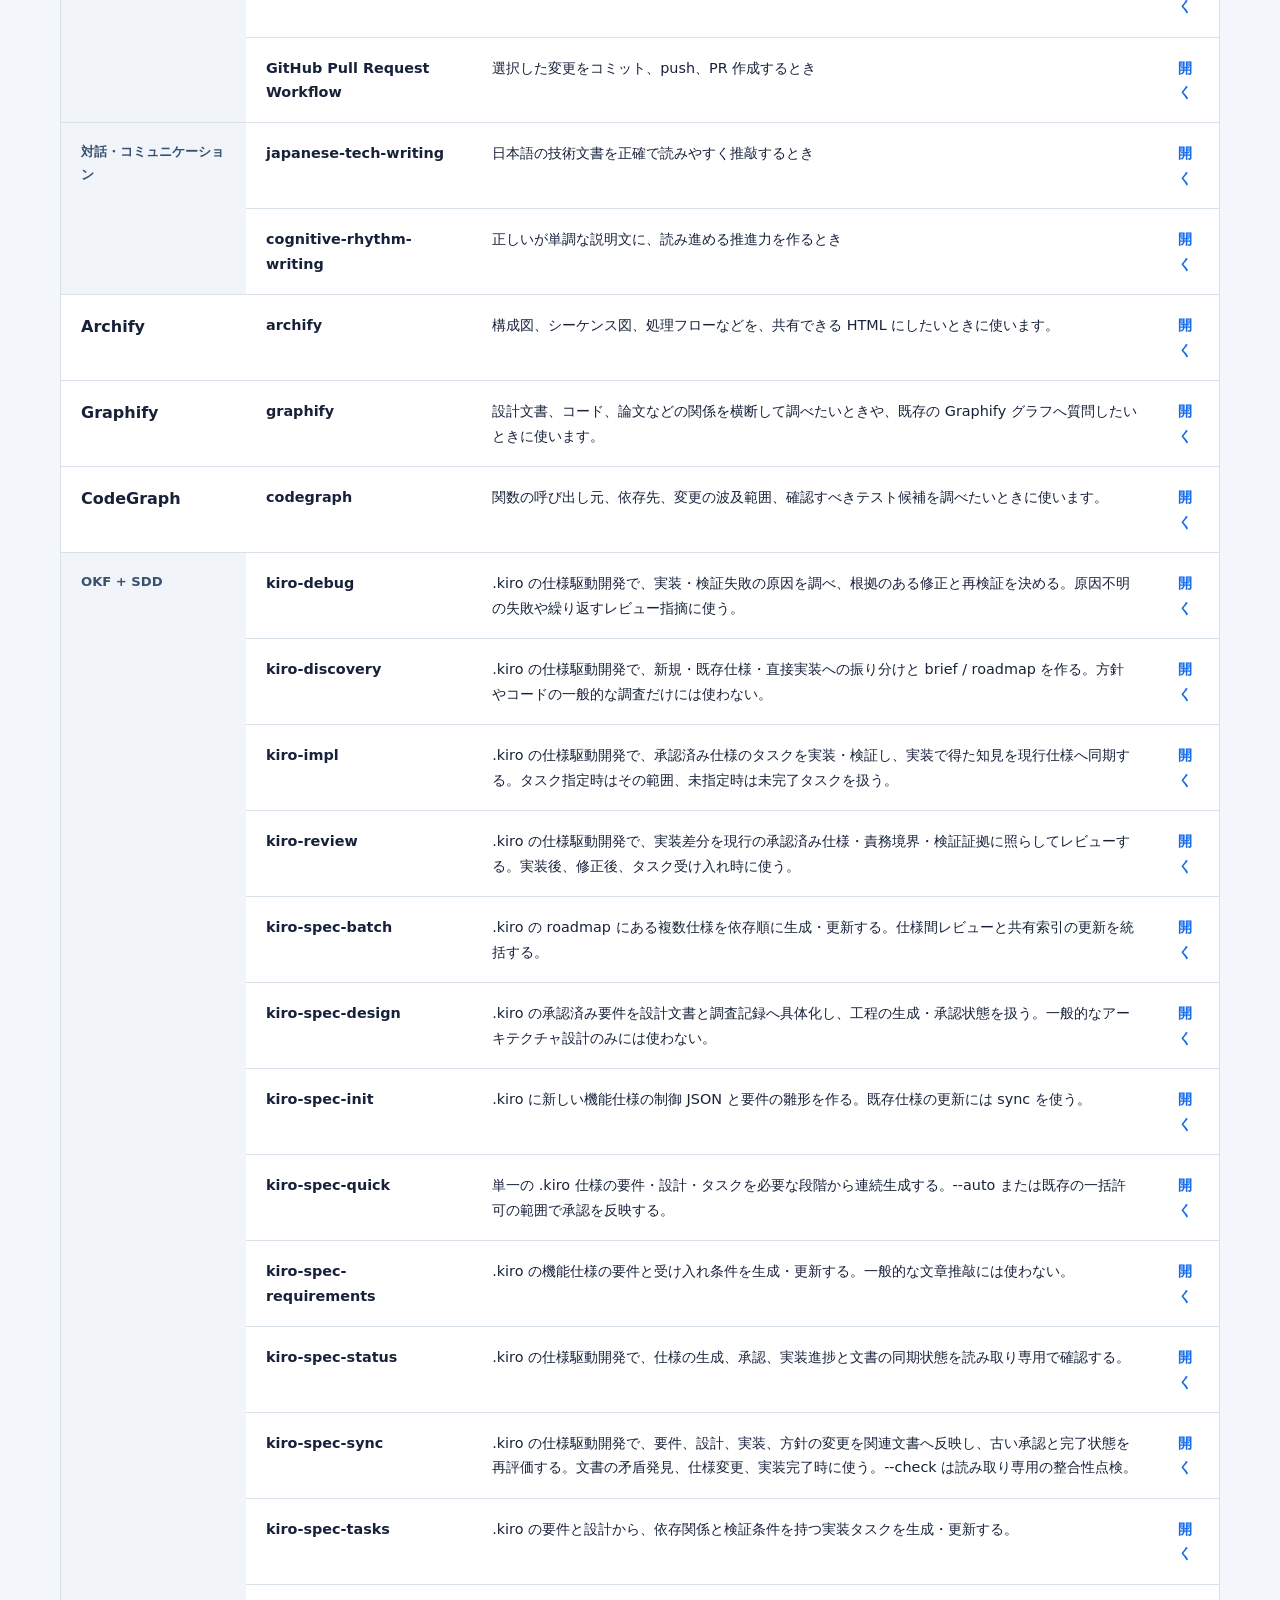
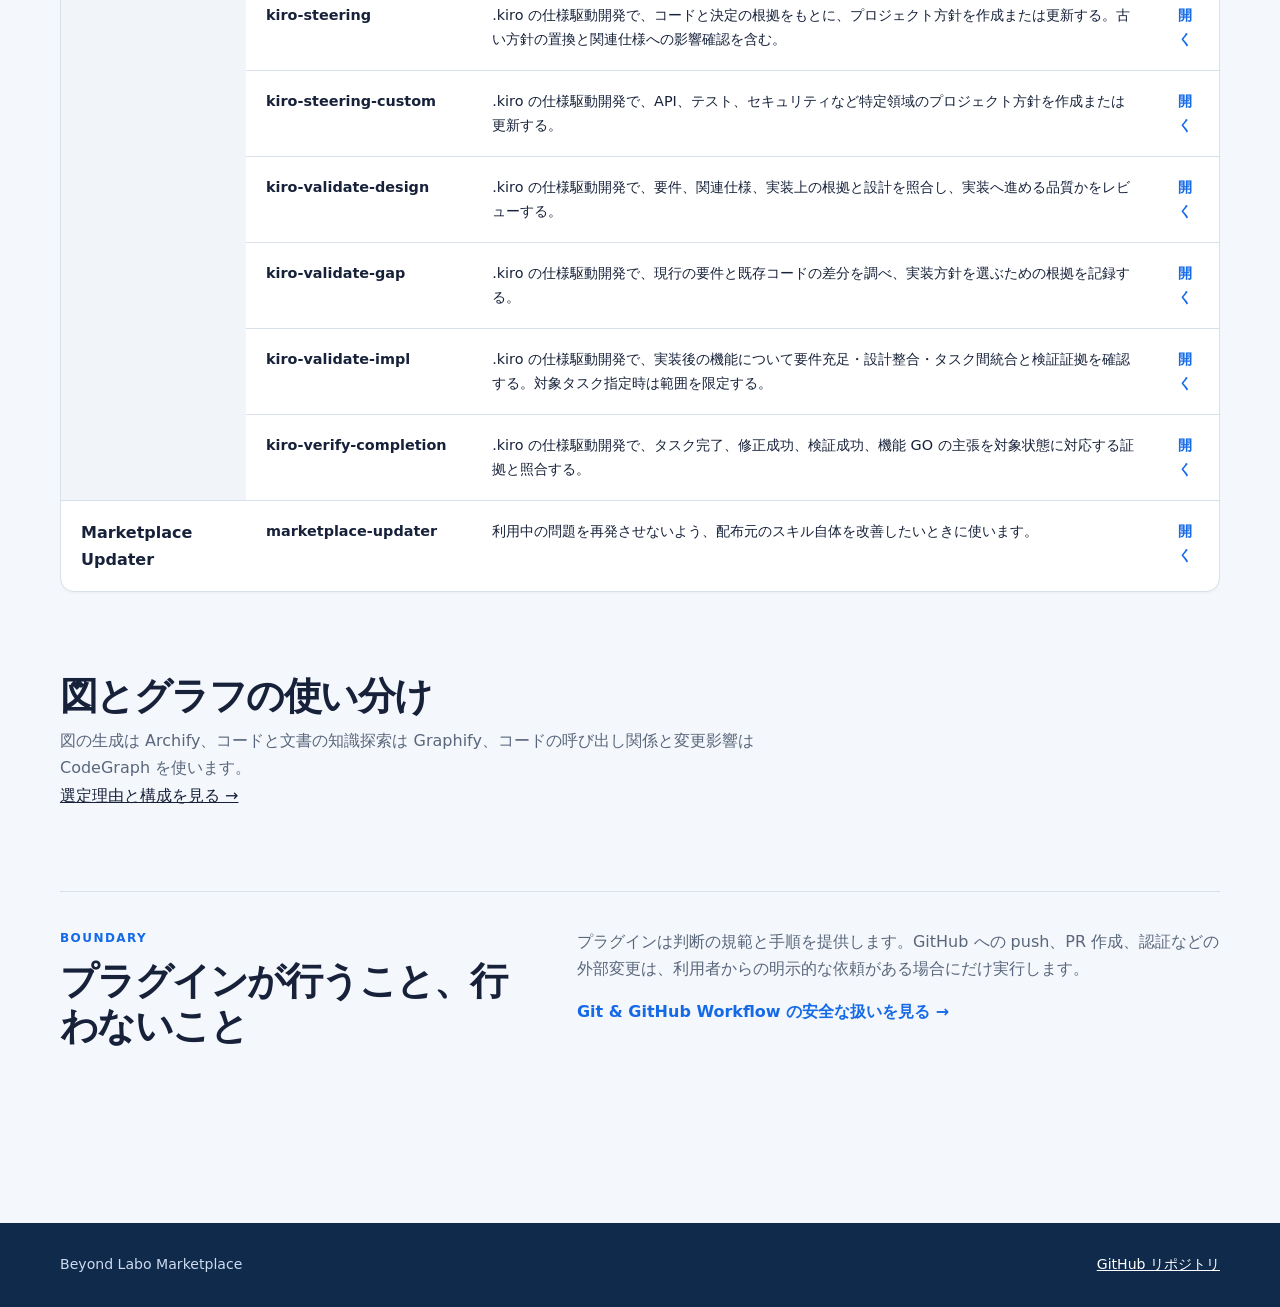
==== commit d115516f: "feat(marketplace): add cross-workspace skill updater" ====
--- a/docs/index.html
+++ b/docs/index.html
@@ -10,9 +10,9 @@
 <body>
   <header class="site-header"><nav class="nav shell" aria-label="主要ナビゲーション"><a class="brand" href="./">Beyond Labo <span>Marketplace</span></a><div class="nav-links"><a href="#catalog">プラグイン</a><a href="#skills">SKILL</a><a href="install.html">導入ガイド</a></div></nav></header>
   <main>
-    <section class="hero"><div class="shell hero-layout"><div><p class="eyebrow">Codex plugin marketplace</p><h1>判断の型を、<br>チームの道具に。</h1><p class="hero-copy">仕様駆動開発と知識更新、設計、図の生成、知識グラフ、GitHub ワークフロー、日本語ライティング。再利用できる作業規範を、目的ごとのプラグインとして提供しています。</p><div class="actions"><a class="button" href="install.html">Codex に追加する</a><a class="button secondary" href="#catalog">カタログを見る</a></div></div><aside class="hero-summary" aria-label="マーケットプレイスの概要"><p>MARKETPLACE AT A GLANCE</p><dl><div><dt>プラグイン</dt><dd>7</dd></div><div><dt>SKILL</dt><dd>29</dd></div><div><dt>実行環境</dt><dd>用途別</dd></div></dl><span>導入後は新しいタスクで利用できます</span></aside></div></section>
+    <section class="hero"><div class="shell hero-layout"><div><p class="eyebrow">Codex plugin marketplace</p><h1>判断の型を、<br>チームの道具に。</h1><p class="hero-copy">仕様駆動開発と知識更新、設計、図の生成、知識グラフ、GitHub ワークフロー、日本語ライティング、スキル改善。再利用できる作業規範を、目的ごとのプラグインとして提供しています。</p><div class="actions"><a class="button" href="install.html">Codex に追加する</a><a class="button secondary" href="#catalog">カタログを見る</a></div></div><aside class="hero-summary" aria-label="マーケットプレイスの概要"><p>MARKETPLACE AT A GLANCE</p><dl><div><dt>プラグイン</dt><dd>8</dd></div><div><dt>SKILL</dt><dd>30</dd></div><div><dt>実行環境</dt><dd>用途別</dd></div></dl><span>導入後は新しいタスクで利用できます</span></aside></div></section>
     <div class="shell page-content">
-      <section class="section intro" aria-labelledby="choose-heading"><div class="section-heading"><p class="eyebrow">How to choose</p><h2 id="choose-heading">まず、目的に近いプラグインを選ぶ</h2><p>プラグインは導入単位です。その中に、具体的な作業を導く複数の SKILL が入っています。下の表で、対象領域と含まれる SKILL をまとめて確認できます。</p></div><ol class="decision-steps"><li><strong>目的を選ぶ</strong><span>仕様・知識更新、設計、グラフ、GitHub、文章から探す</span></li><li><strong>プラグインを追加する</strong><span>Codex の「個人用」から導入</span></li><li><strong>SKILL を呼び出す</strong><span>新しいタスクで依頼する</span></li></ol></section>
+      <section class="section intro" aria-labelledby="choose-heading"><div class="section-heading"><p class="eyebrow">How to choose</p><h2 id="choose-heading">まず、目的に近いプラグインを選ぶ</h2><p>プラグインは導入単位です。その中に、具体的な作業を導く複数の SKILL が入っています。下の表で、対象領域と含まれる SKILL をまとめて確認できます。</p></div><ol class="decision-steps"><li><strong>目的を選ぶ</strong><span>仕様・知識更新、設計、グラフ、GitHub、文章、スキル改善から探す</span></li><li><strong>プラグインを追加する</strong><span>Codex の「個人用」から導入</span></li><li><strong>SKILL を呼び出す</strong><span>新しいタスクで依頼する</span></li></ol></section>
       <section class="section" id="catalog" aria-labelledby="catalog-heading"><div class="section-heading"><p class="eyebrow">Plugin catalog</p><h2 id="catalog-heading">プラグイン一覧</h2><p>バージョン、カテゴリ、含まれる SKILL、認証要件を比較できます。Archify、Graphify、CodeGraph は CLI の初回準備が必要です。</p></div><div class="table-wrap" tabindex="0"><table class="catalog-table"><caption>Beyond Labo Marketplace のプラグイン</caption><thead><tr><th scope="col">プラグイン</th><th scope="col">用途</th><th scope="col">含まれる SKILL</th><th scope="col">利用条件</th></tr></thead><tbody>
         <tr><td><a class="table-title" href="plugins/system-architecture-design.md">System Architecture Design</a><small><code>system-architecture-design</code> · v0.1.0</small></td><td>アプリケーションとバックエンドの境界、依存関係、責務分割の設計・レビュー。</td><td><ul><li>App Architecture Design</li><li>Backend Architecture Design</li><li>UNIX Design Principles</li></ul></td><td><span class="badge blue">DeveloperTools</span><span class="condition">認証不要</span></td></tr>
         <tr><td><a class="table-title" href="plugins/git-gh-authentication.md">Git &amp; GitHub Workflow</a><small><code>git-gh-authentication</code> · v0.1.0+codex.20260823010857</small></td><td>ブランチ、GitHub CLI 認証、プルリクエスト作成を安全に進める。</td><td><ul><li>Git &amp; GitHub CLI Authentication</li><li>Git Branch Workflow</li><li>GitHub Pull Request Workflow</li></ul></td><td><span class="badge violet">DeveloperTools</span><span class="condition">認証不要<small>※ GitHub 操作時は別途必要</small></span></td></tr>
@@ -21,6 +21,7 @@
         <tr><td><a class="table-title" href="plugins/graphify.md">Graphify</a><small><code>graphify</code> · v0.1.0</small></td><td>コードと文書を横断する知識グラフを構築し、出典と関係を探索します。</td><td>Graphify</td><td><span class="badge blue">DeveloperTools</span><span class="condition">CLI を別途導入<small>コード解析は認証不要／文書は方式による</small></span></td></tr>
         <tr><td><a class="table-title" href="plugins/codegraph.md">CodeGraph</a><small><code>codegraph</code> · v0.1.0</small></td><td>ソースコードのシンボル、呼び出し関係、変更影響とテスト候補を調べます。</td><td>CodeGraph</td><td><span class="badge blue">DeveloperTools</span><span class="condition">CLI を別途導入<small>認証不要</small></span></td></tr>
         <tr><td><a class="table-title" href="plugins/okf-sdd.md">OKF + SDD</a><small><code>okf-sdd</code> · v0.1.0</small></td><td>OKF 0.2 による知識更新と .kiro の仕様駆動開発。承認と検証を区別して現行本文を保ちます。</td><td>探索・要件・設計・タスク・実装・同期・検証の18スキル</td><td><span class="badge blue">DeveloperTools</span><span class="condition">認証不要<small>検査は Python 3.10+ / PyYAML 6.0.3</small></span></td></tr>
+        <tr><td><a class="table-title" href="plugins/marketplace-updater.md">Marketplace Updater</a><small><code>marketplace-updater</code> · v0.1.0</small></td><td>別の作業環境で見つかった問題を、マーケットプレイス配布元のプラグインや SKILL の改善へ反映します。</td><td>Marketplace Updater</td><td><span class="badge blue">DeveloperTools</span><span class="condition">Git と作業コピーが必要<small>PR 作成時は gh と認証が必要</small></span></td></tr>
       </tbody></table></div></section>
       <section class="section install-callout" aria-labelledby="install-heading"><div><p class="eyebrow">Get started</p><h2 id="install-heading">導入は一度だけ</h2><p>マーケットプレイスを Codex に追加したら、「個人用」タブから必要なプラグインを選べます。</p></div><div class="install-actions"><a class="button" href="install.html">画面で追加する</a><code>codex plugin add &lt;plugin-name&gt;@personal</code></div></section>
       <section class="section" id="skills" aria-labelledby="skills-heading"><div class="section-heading"><p class="eyebrow">Skill directory</p><h2 id="skills-heading">SKILL の役割から探す</h2><p>SKILL は、依頼の組み立て方と出力の判断基準を Codex に与えます。目的に合う名前を使って呼び出してください。</p></div><div class="table-wrap" tabindex="0"><table class="skill-table"><caption>プラグインに含まれる SKILL</caption><thead><tr><th scope="col">領域</th><th scope="col">SKILL</th><th scope="col">使うとき</th><th scope="col">詳細</th></tr></thead><tbody>
@@ -48,6 +49,7 @@
         <tr><td>kiro-validate-gap</td><td>.kiro の仕様駆動開発で、現行の要件と既存コードの差分を調べ、実装方針を選ぶための根拠を記録する。</td><td><a href="skills/kiro-validate-gap.md">開く</a></td></tr>
         <tr><td>kiro-validate-impl</td><td>.kiro の仕様駆動開発で、実装後の機能について要件充足・設計整合・タスク間統合と検証証拠を確認する。対象タスク指定時は範囲を限定する。</td><td><a href="skills/kiro-validate-impl.md">開く</a></td></tr>
         <tr><td>kiro-verify-completion</td><td>.kiro の仕様駆動開発で、タスク完了、修正成功、検証成功、機能 GO の主張を対象状態に対応する証拠と照合する。</td><td><a href="skills/kiro-verify-completion.md">開く</a></td></tr>
+        <tr><th scope="row">Marketplace Updater</th><td>marketplace-updater</td><td>利用中の問題を再発させないよう、配布元のスキル自体を改善したいときに使います。</td><td><a href="skills/marketplace-updater.md">開く</a></td></tr>
       </tbody></table></div></section>
       <section class="section"><div class="section-heading"><h2>図とグラフの使い分け</h2><p>図の生成は Archify、コードと文書の知識探索は Graphify、コードの呼び出し関係と変更影響は CodeGraph を使います。</p><a href="research/architecture-graph-tools.md">選定理由と構成を見る →</a></div></section>
       <section class="section boundary" aria-labelledby="boundary-heading"><div><p class="eyebrow">Boundary</p><h2 id="boundary-heading">プラグインが行うこと、行わないこと</h2></div><div><p>プラグインは判断の規範と手順を提供します。GitHub への push、PR 作成、認証などの外部変更は、利用者からの明示的な依頼がある場合にだけ実行します。</p><a href="plugins/git-gh-authentication.md">Git &amp; GitHub Workflow の安全な扱いを見る →</a></div></section>
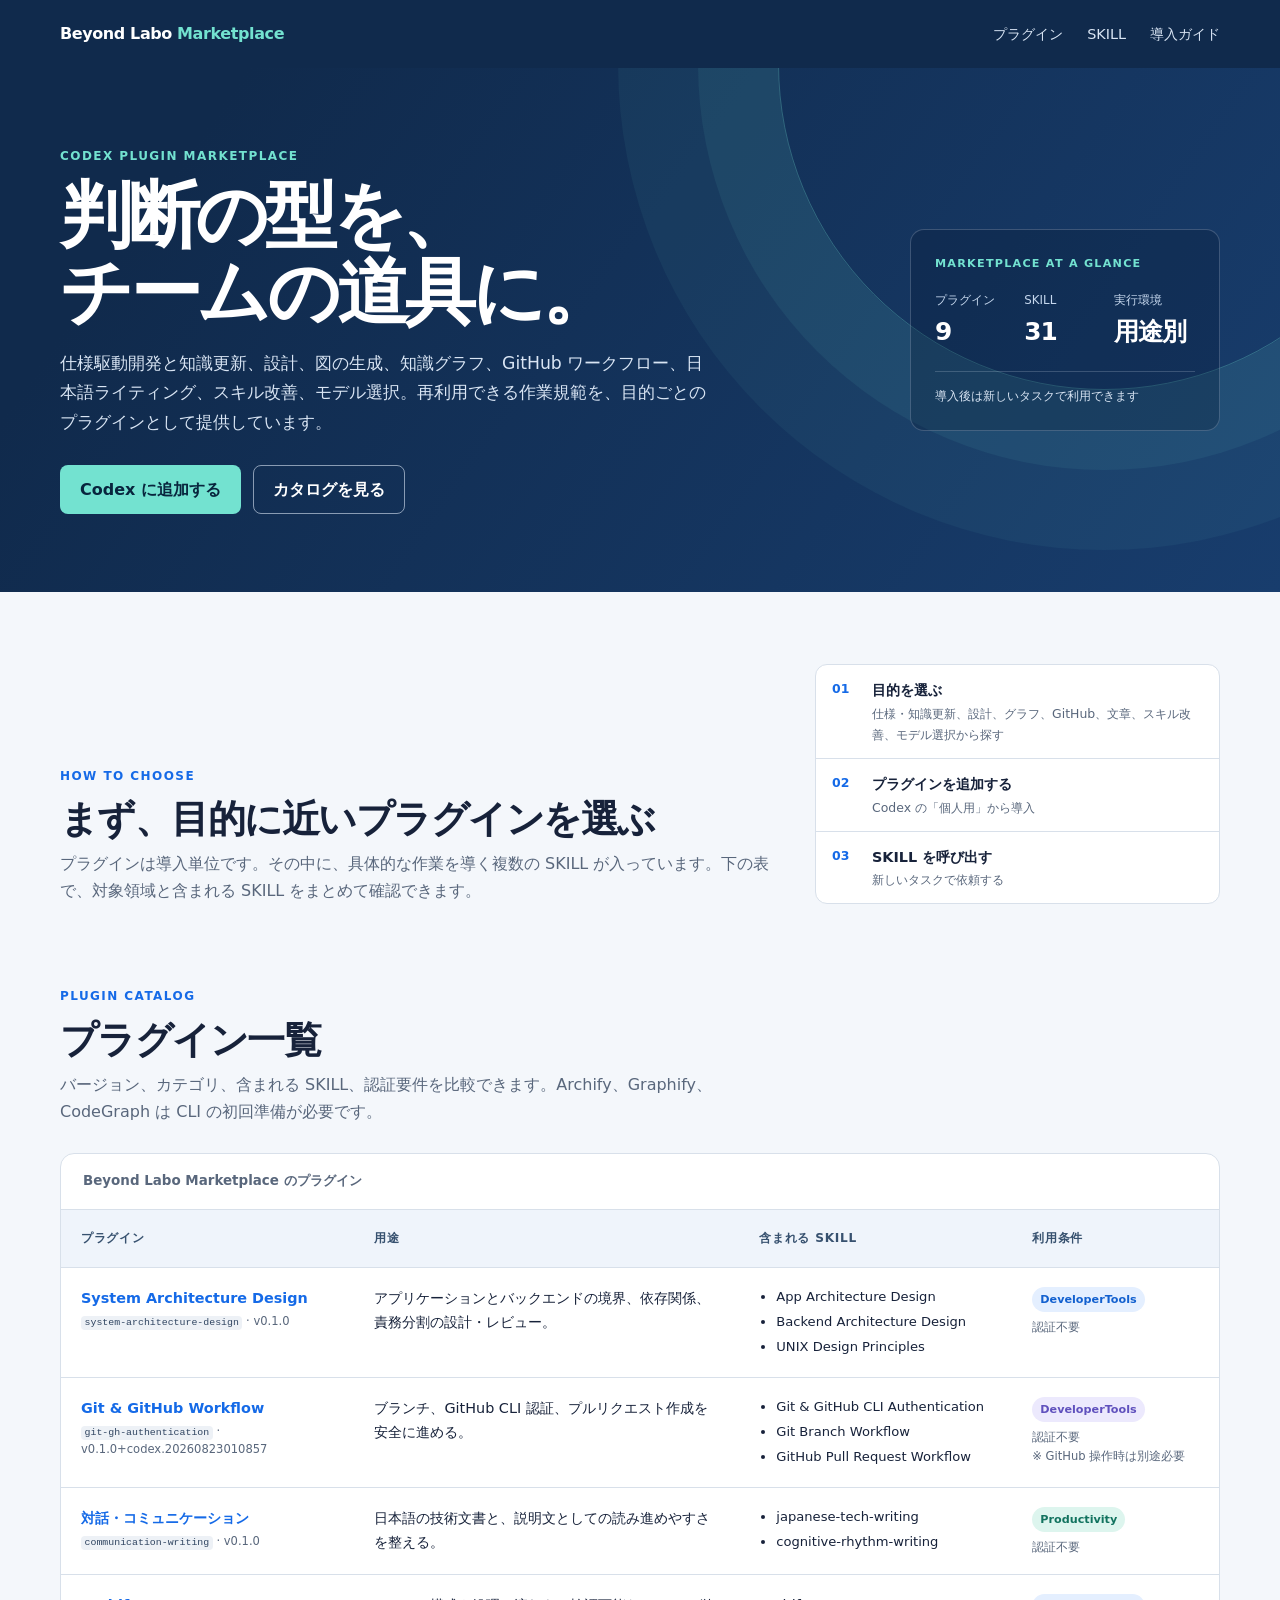
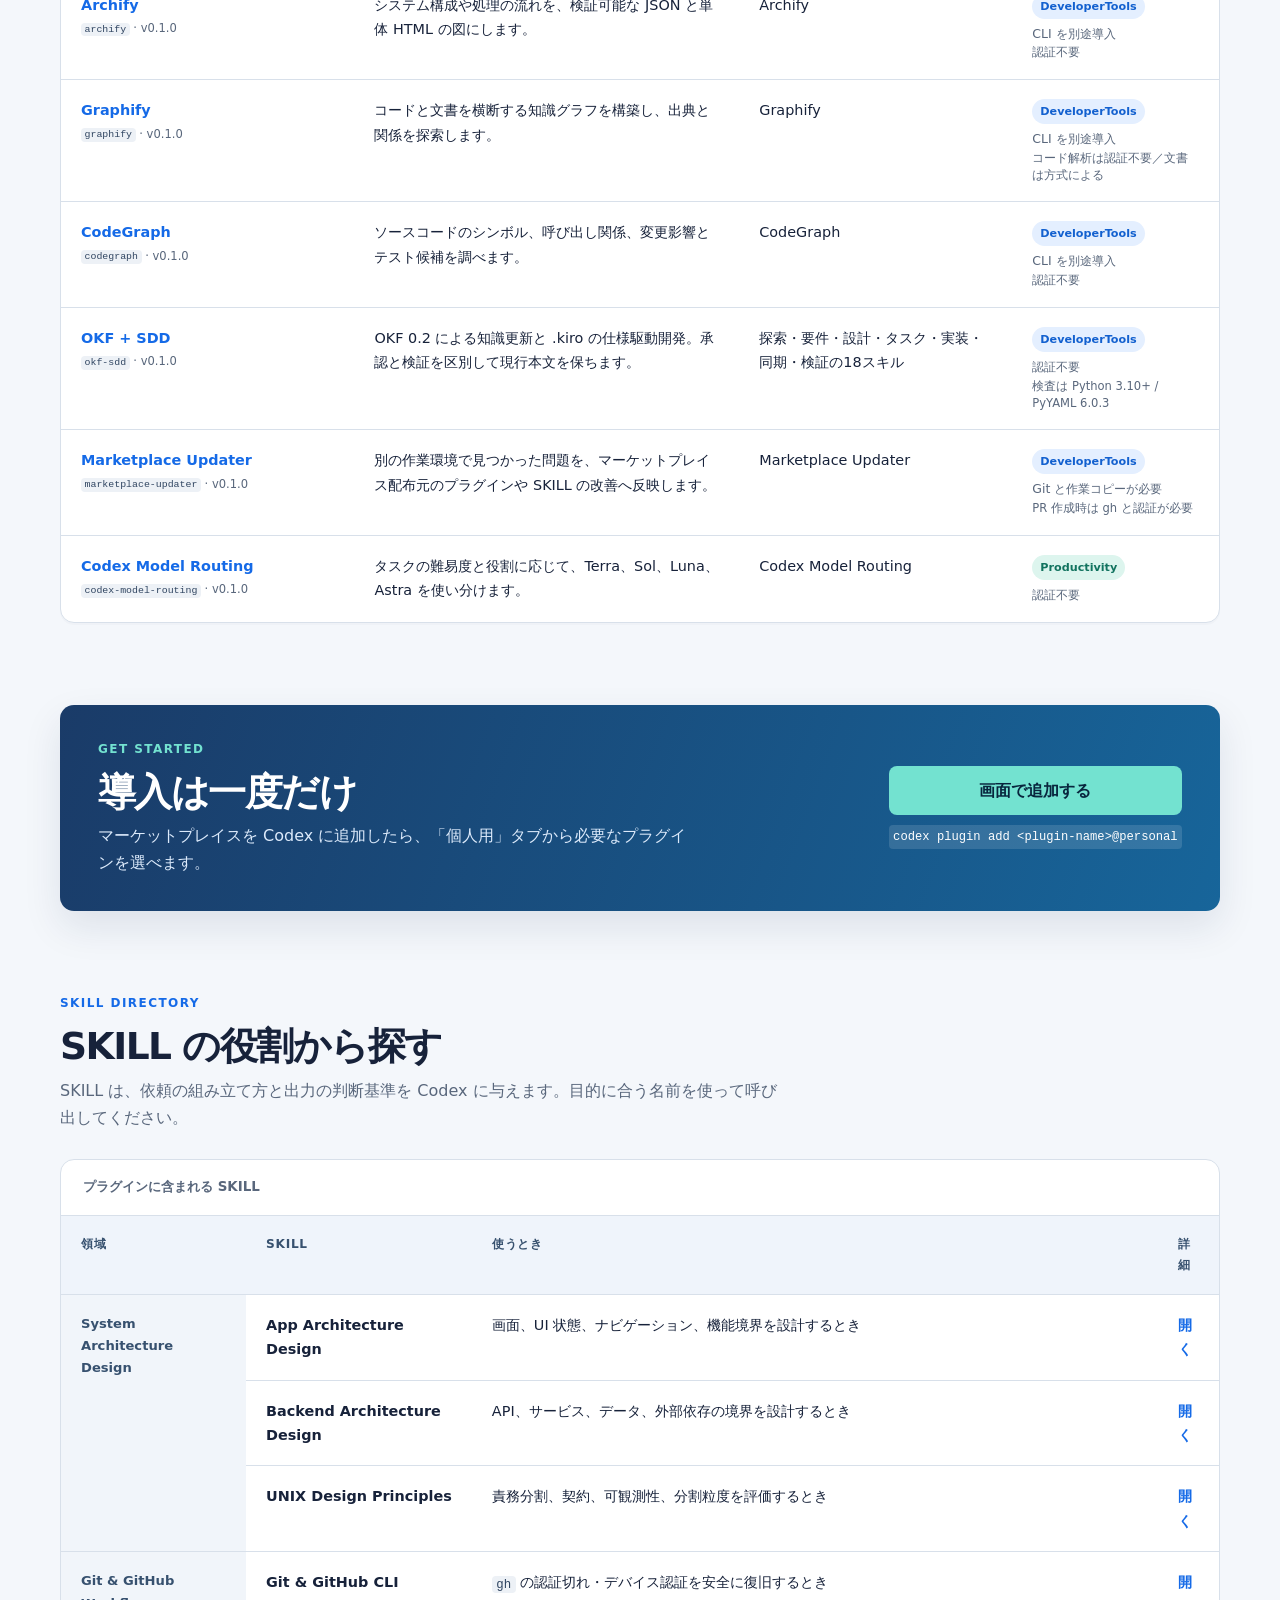
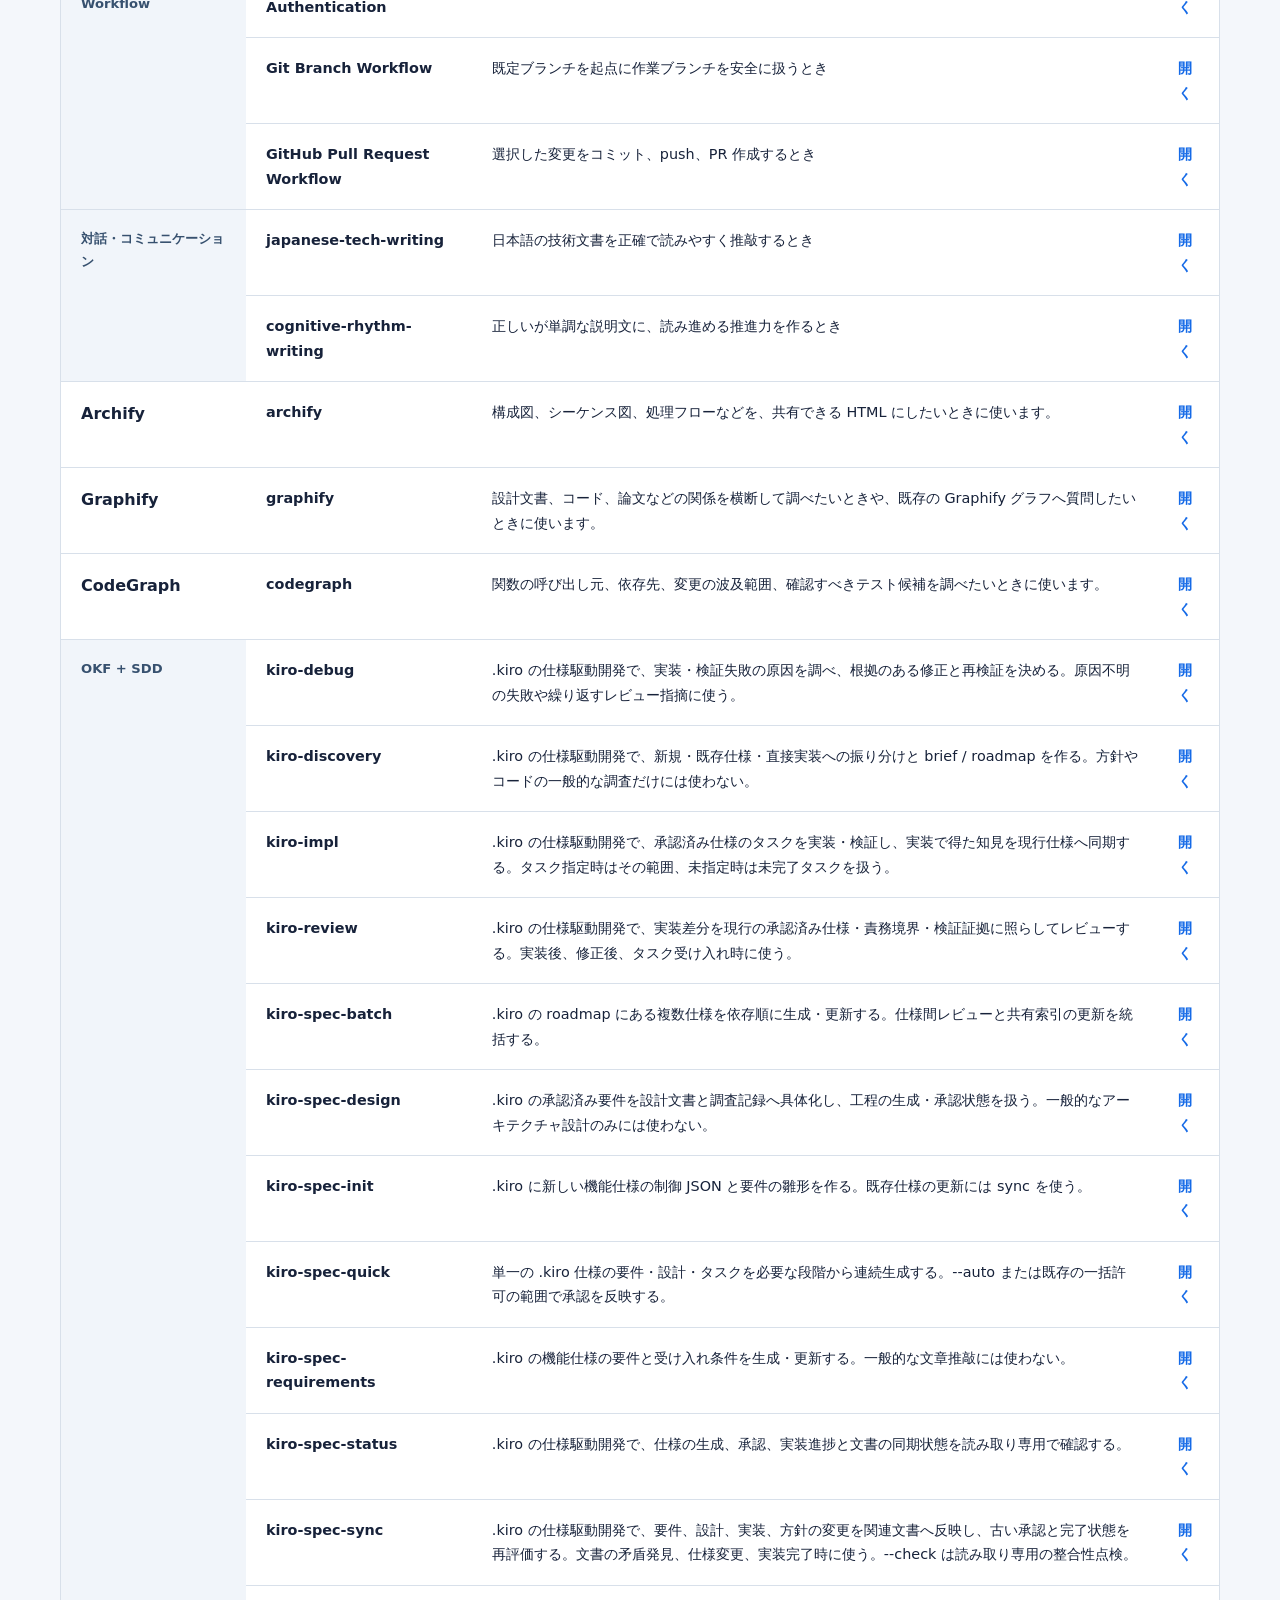
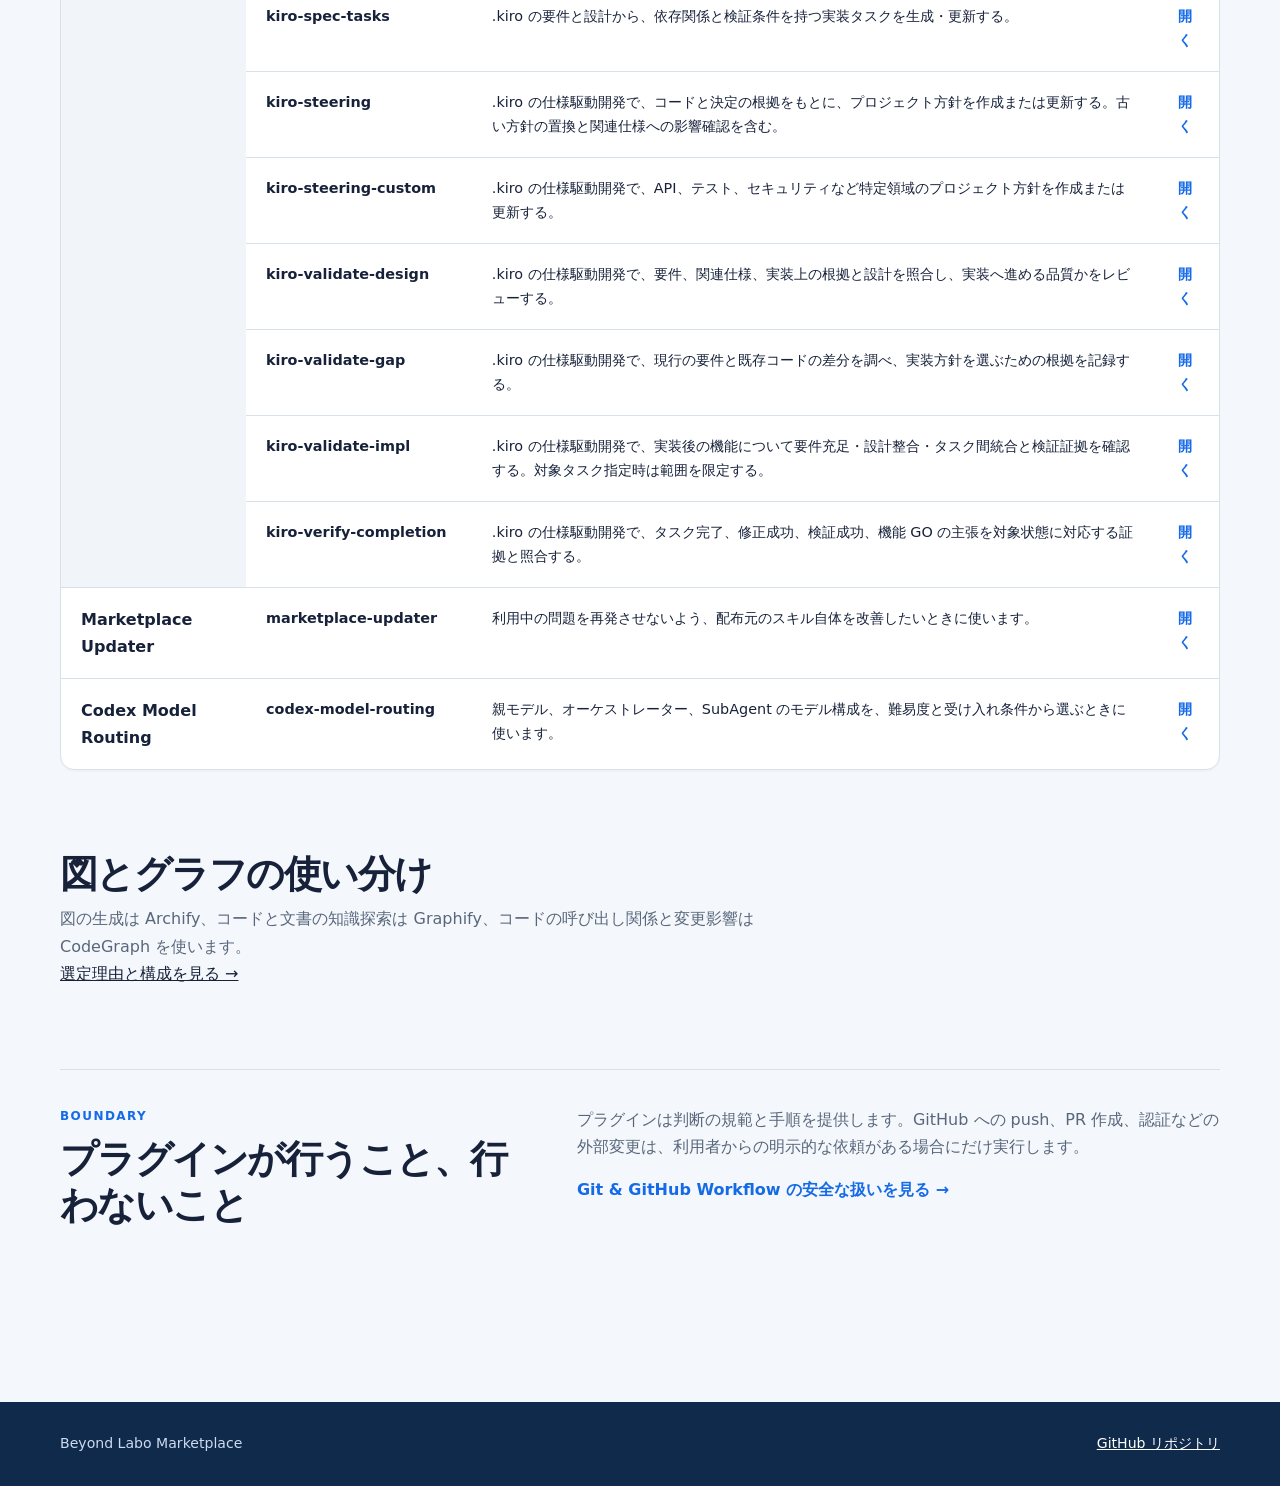
==== commit 953eaa2b: "feat: add Codex model routing skill" ====
--- a/docs/index.html
+++ b/docs/index.html
@@ -10,9 +10,9 @@
 <body>
   <header class="site-header"><nav class="nav shell" aria-label="主要ナビゲーション"><a class="brand" href="./">Beyond Labo <span>Marketplace</span></a><div class="nav-links"><a href="#catalog">プラグイン</a><a href="#skills">SKILL</a><a href="install.html">導入ガイド</a></div></nav></header>
   <main>
-    <section class="hero"><div class="shell hero-layout"><div><p class="eyebrow">Codex plugin marketplace</p><h1>判断の型を、<br>チームの道具に。</h1><p class="hero-copy">仕様駆動開発と知識更新、設計、図の生成、知識グラフ、GitHub ワークフロー、日本語ライティング、スキル改善。再利用できる作業規範を、目的ごとのプラグインとして提供しています。</p><div class="actions"><a class="button" href="install.html">Codex に追加する</a><a class="button secondary" href="#catalog">カタログを見る</a></div></div><aside class="hero-summary" aria-label="マーケットプレイスの概要"><p>MARKETPLACE AT A GLANCE</p><dl><div><dt>プラグイン</dt><dd>8</dd></div><div><dt>SKILL</dt><dd>30</dd></div><div><dt>実行環境</dt><dd>用途別</dd></div></dl><span>導入後は新しいタスクで利用できます</span></aside></div></section>
+    <section class="hero"><div class="shell hero-layout"><div><p class="eyebrow">Codex plugin marketplace</p><h1>判断の型を、<br>チームの道具に。</h1><p class="hero-copy">仕様駆動開発と知識更新、設計、図の生成、知識グラフ、GitHub ワークフロー、日本語ライティング、スキル改善、モデル選択。再利用できる作業規範を、目的ごとのプラグインとして提供しています。</p><div class="actions"><a class="button" href="install.html">Codex に追加する</a><a class="button secondary" href="#catalog">カタログを見る</a></div></div><aside class="hero-summary" aria-label="マーケットプレイスの概要"><p>MARKETPLACE AT A GLANCE</p><dl><div><dt>プラグイン</dt><dd>9</dd></div><div><dt>SKILL</dt><dd>31</dd></div><div><dt>実行環境</dt><dd>用途別</dd></div></dl><span>導入後は新しいタスクで利用できます</span></aside></div></section>
     <div class="shell page-content">
-      <section class="section intro" aria-labelledby="choose-heading"><div class="section-heading"><p class="eyebrow">How to choose</p><h2 id="choose-heading">まず、目的に近いプラグインを選ぶ</h2><p>プラグインは導入単位です。その中に、具体的な作業を導く複数の SKILL が入っています。下の表で、対象領域と含まれる SKILL をまとめて確認できます。</p></div><ol class="decision-steps"><li><strong>目的を選ぶ</strong><span>仕様・知識更新、設計、グラフ、GitHub、文章、スキル改善から探す</span></li><li><strong>プラグインを追加する</strong><span>Codex の「個人用」から導入</span></li><li><strong>SKILL を呼び出す</strong><span>新しいタスクで依頼する</span></li></ol></section>
+      <section class="section intro" aria-labelledby="choose-heading"><div class="section-heading"><p class="eyebrow">How to choose</p><h2 id="choose-heading">まず、目的に近いプラグインを選ぶ</h2><p>プラグインは導入単位です。その中に、具体的な作業を導く複数の SKILL が入っています。下の表で、対象領域と含まれる SKILL をまとめて確認できます。</p></div><ol class="decision-steps"><li><strong>目的を選ぶ</strong><span>仕様・知識更新、設計、グラフ、GitHub、文章、スキル改善、モデル選択から探す</span></li><li><strong>プラグインを追加する</strong><span>Codex の「個人用」から導入</span></li><li><strong>SKILL を呼び出す</strong><span>新しいタスクで依頼する</span></li></ol></section>
       <section class="section" id="catalog" aria-labelledby="catalog-heading"><div class="section-heading"><p class="eyebrow">Plugin catalog</p><h2 id="catalog-heading">プラグイン一覧</h2><p>バージョン、カテゴリ、含まれる SKILL、認証要件を比較できます。Archify、Graphify、CodeGraph は CLI の初回準備が必要です。</p></div><div class="table-wrap" tabindex="0"><table class="catalog-table"><caption>Beyond Labo Marketplace のプラグイン</caption><thead><tr><th scope="col">プラグイン</th><th scope="col">用途</th><th scope="col">含まれる SKILL</th><th scope="col">利用条件</th></tr></thead><tbody>
         <tr><td><a class="table-title" href="plugins/system-architecture-design.md">System Architecture Design</a><small><code>system-architecture-design</code> · v0.1.0</small></td><td>アプリケーションとバックエンドの境界、依存関係、責務分割の設計・レビュー。</td><td><ul><li>App Architecture Design</li><li>Backend Architecture Design</li><li>UNIX Design Principles</li></ul></td><td><span class="badge blue">DeveloperTools</span><span class="condition">認証不要</span></td></tr>
         <tr><td><a class="table-title" href="plugins/git-gh-authentication.md">Git &amp; GitHub Workflow</a><small><code>git-gh-authentication</code> · v0.1.0+codex.20260823010857</small></td><td>ブランチ、GitHub CLI 認証、プルリクエスト作成を安全に進める。</td><td><ul><li>Git &amp; GitHub CLI Authentication</li><li>Git Branch Workflow</li><li>GitHub Pull Request Workflow</li></ul></td><td><span class="badge violet">DeveloperTools</span><span class="condition">認証不要<small>※ GitHub 操作時は別途必要</small></span></td></tr>
@@ -22,6 +22,7 @@
         <tr><td><a class="table-title" href="plugins/codegraph.md">CodeGraph</a><small><code>codegraph</code> · v0.1.0</small></td><td>ソースコードのシンボル、呼び出し関係、変更影響とテスト候補を調べます。</td><td>CodeGraph</td><td><span class="badge blue">DeveloperTools</span><span class="condition">CLI を別途導入<small>認証不要</small></span></td></tr>
         <tr><td><a class="table-title" href="plugins/okf-sdd.md">OKF + SDD</a><small><code>okf-sdd</code> · v0.1.0</small></td><td>OKF 0.2 による知識更新と .kiro の仕様駆動開発。承認と検証を区別して現行本文を保ちます。</td><td>探索・要件・設計・タスク・実装・同期・検証の18スキル</td><td><span class="badge blue">DeveloperTools</span><span class="condition">認証不要<small>検査は Python 3.10+ / PyYAML 6.0.3</small></span></td></tr>
         <tr><td><a class="table-title" href="plugins/marketplace-updater.md">Marketplace Updater</a><small><code>marketplace-updater</code> · v0.1.0</small></td><td>別の作業環境で見つかった問題を、マーケットプレイス配布元のプラグインや SKILL の改善へ反映します。</td><td>Marketplace Updater</td><td><span class="badge blue">DeveloperTools</span><span class="condition">Git と作業コピーが必要<small>PR 作成時は gh と認証が必要</small></span></td></tr>
+        <tr><td><a class="table-title" href="plugins/codex-model-routing.md">Codex Model Routing</a><small><code>codex-model-routing</code> · v0.1.0</small></td><td>タスクの難易度と役割に応じて、Terra、Sol、Luna、Astra を使い分けます。</td><td>Codex Model Routing</td><td><span class="badge green">Productivity</span><span class="condition">認証不要</span></td></tr>
       </tbody></table></div></section>
       <section class="section install-callout" aria-labelledby="install-heading"><div><p class="eyebrow">Get started</p><h2 id="install-heading">導入は一度だけ</h2><p>マーケットプレイスを Codex に追加したら、「個人用」タブから必要なプラグインを選べます。</p></div><div class="install-actions"><a class="button" href="install.html">画面で追加する</a><code>codex plugin add &lt;plugin-name&gt;@personal</code></div></section>
       <section class="section" id="skills" aria-labelledby="skills-heading"><div class="section-heading"><p class="eyebrow">Skill directory</p><h2 id="skills-heading">SKILL の役割から探す</h2><p>SKILL は、依頼の組み立て方と出力の判断基準を Codex に与えます。目的に合う名前を使って呼び出してください。</p></div><div class="table-wrap" tabindex="0"><table class="skill-table"><caption>プラグインに含まれる SKILL</caption><thead><tr><th scope="col">領域</th><th scope="col">SKILL</th><th scope="col">使うとき</th><th scope="col">詳細</th></tr></thead><tbody>
@@ -50,6 +51,7 @@
         <tr><td>kiro-validate-impl</td><td>.kiro の仕様駆動開発で、実装後の機能について要件充足・設計整合・タスク間統合と検証証拠を確認する。対象タスク指定時は範囲を限定する。</td><td><a href="skills/kiro-validate-impl.md">開く</a></td></tr>
         <tr><td>kiro-verify-completion</td><td>.kiro の仕様駆動開発で、タスク完了、修正成功、検証成功、機能 GO の主張を対象状態に対応する証拠と照合する。</td><td><a href="skills/kiro-verify-completion.md">開く</a></td></tr>
         <tr><th scope="row">Marketplace Updater</th><td>marketplace-updater</td><td>利用中の問題を再発させないよう、配布元のスキル自体を改善したいときに使います。</td><td><a href="skills/marketplace-updater.md">開く</a></td></tr>
+        <tr><th scope="row">Codex Model Routing</th><td>codex-model-routing</td><td>親モデル、オーケストレーター、SubAgent のモデル構成を、難易度と受け入れ条件から選ぶときに使います。</td><td><a href="skills/codex-model-routing.md">開く</a></td></tr>
       </tbody></table></div></section>
       <section class="section"><div class="section-heading"><h2>図とグラフの使い分け</h2><p>図の生成は Archify、コードと文書の知識探索は Graphify、コードの呼び出し関係と変更影響は CodeGraph を使います。</p><a href="research/architecture-graph-tools.md">選定理由と構成を見る →</a></div></section>
       <section class="section boundary" aria-labelledby="boundary-heading"><div><p class="eyebrow">Boundary</p><h2 id="boundary-heading">プラグインが行うこと、行わないこと</h2></div><div><p>プラグインは判断の規範と手順を提供します。GitHub への push、PR 作成、認証などの外部変更は、利用者からの明示的な依頼がある場合にだけ実行します。</p><a href="plugins/git-gh-authentication.md">Git &amp; GitHub Workflow の安全な扱いを見る →</a></div></section>
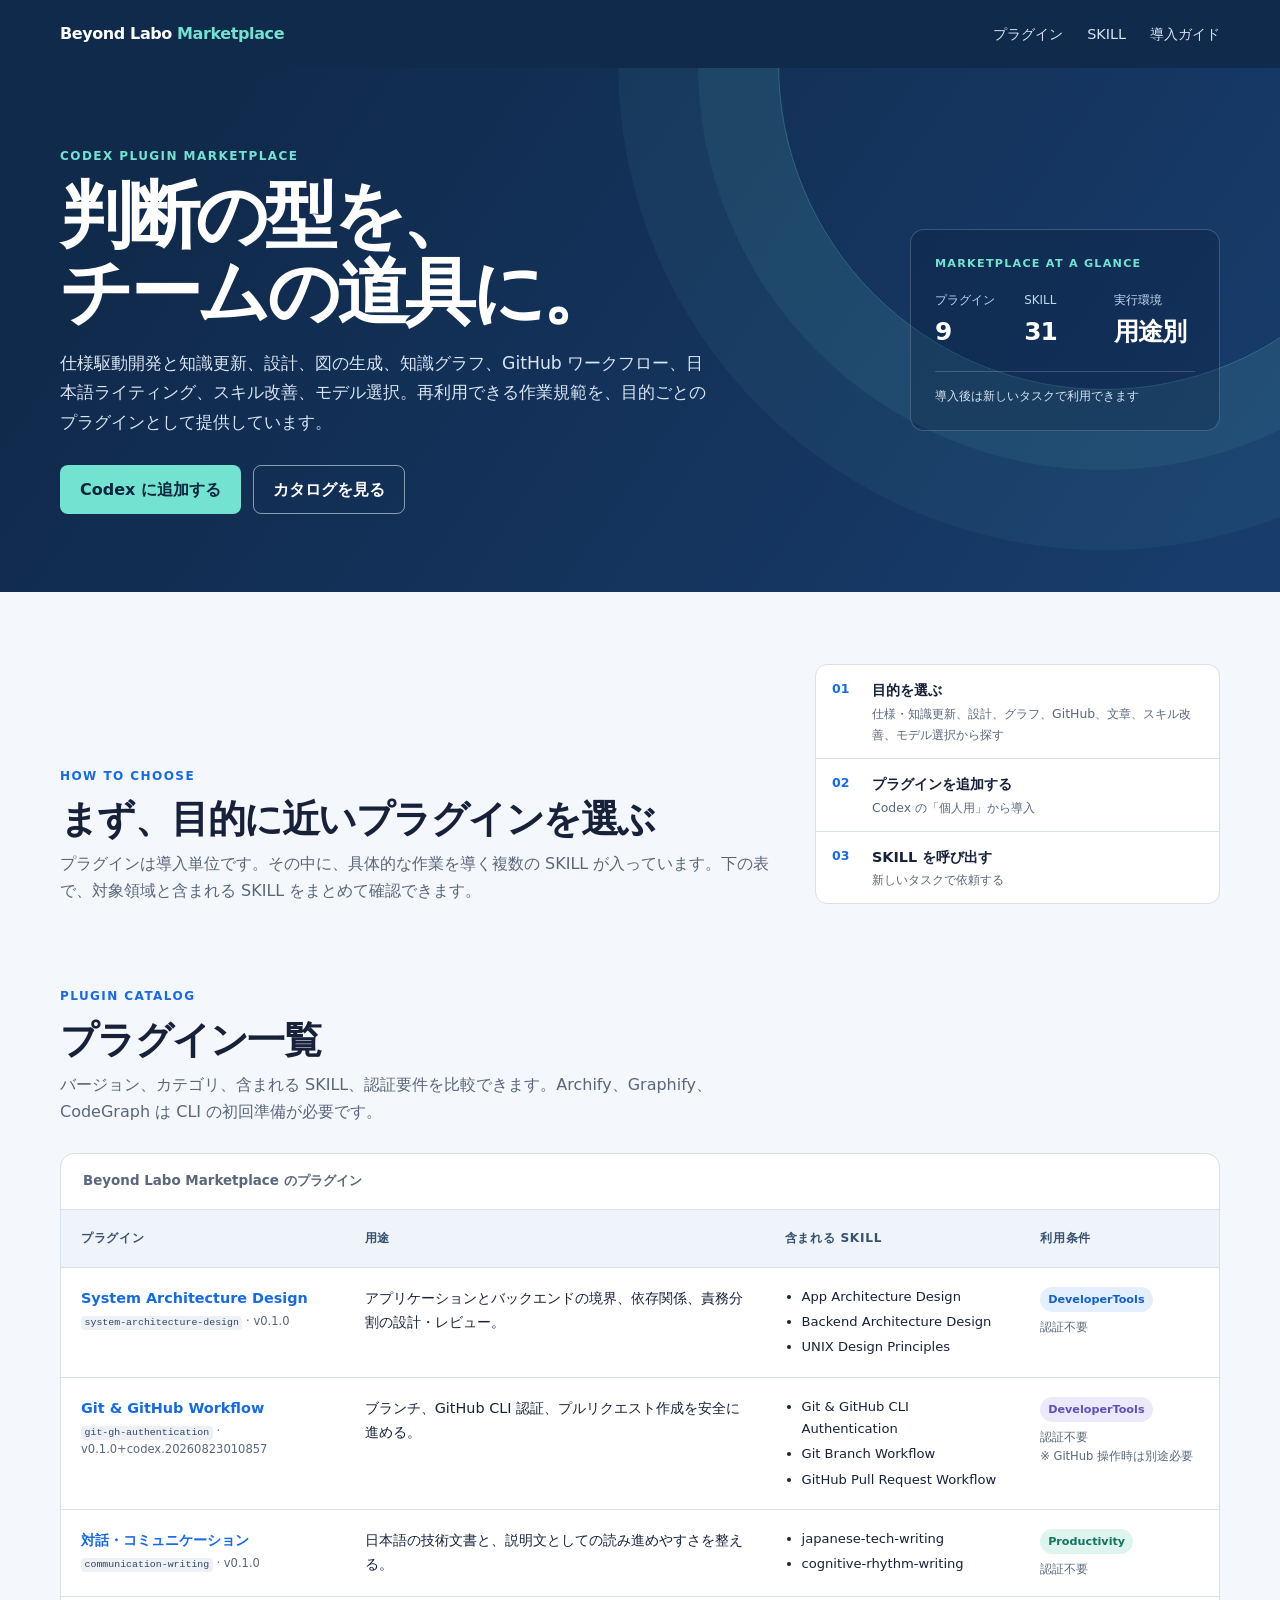
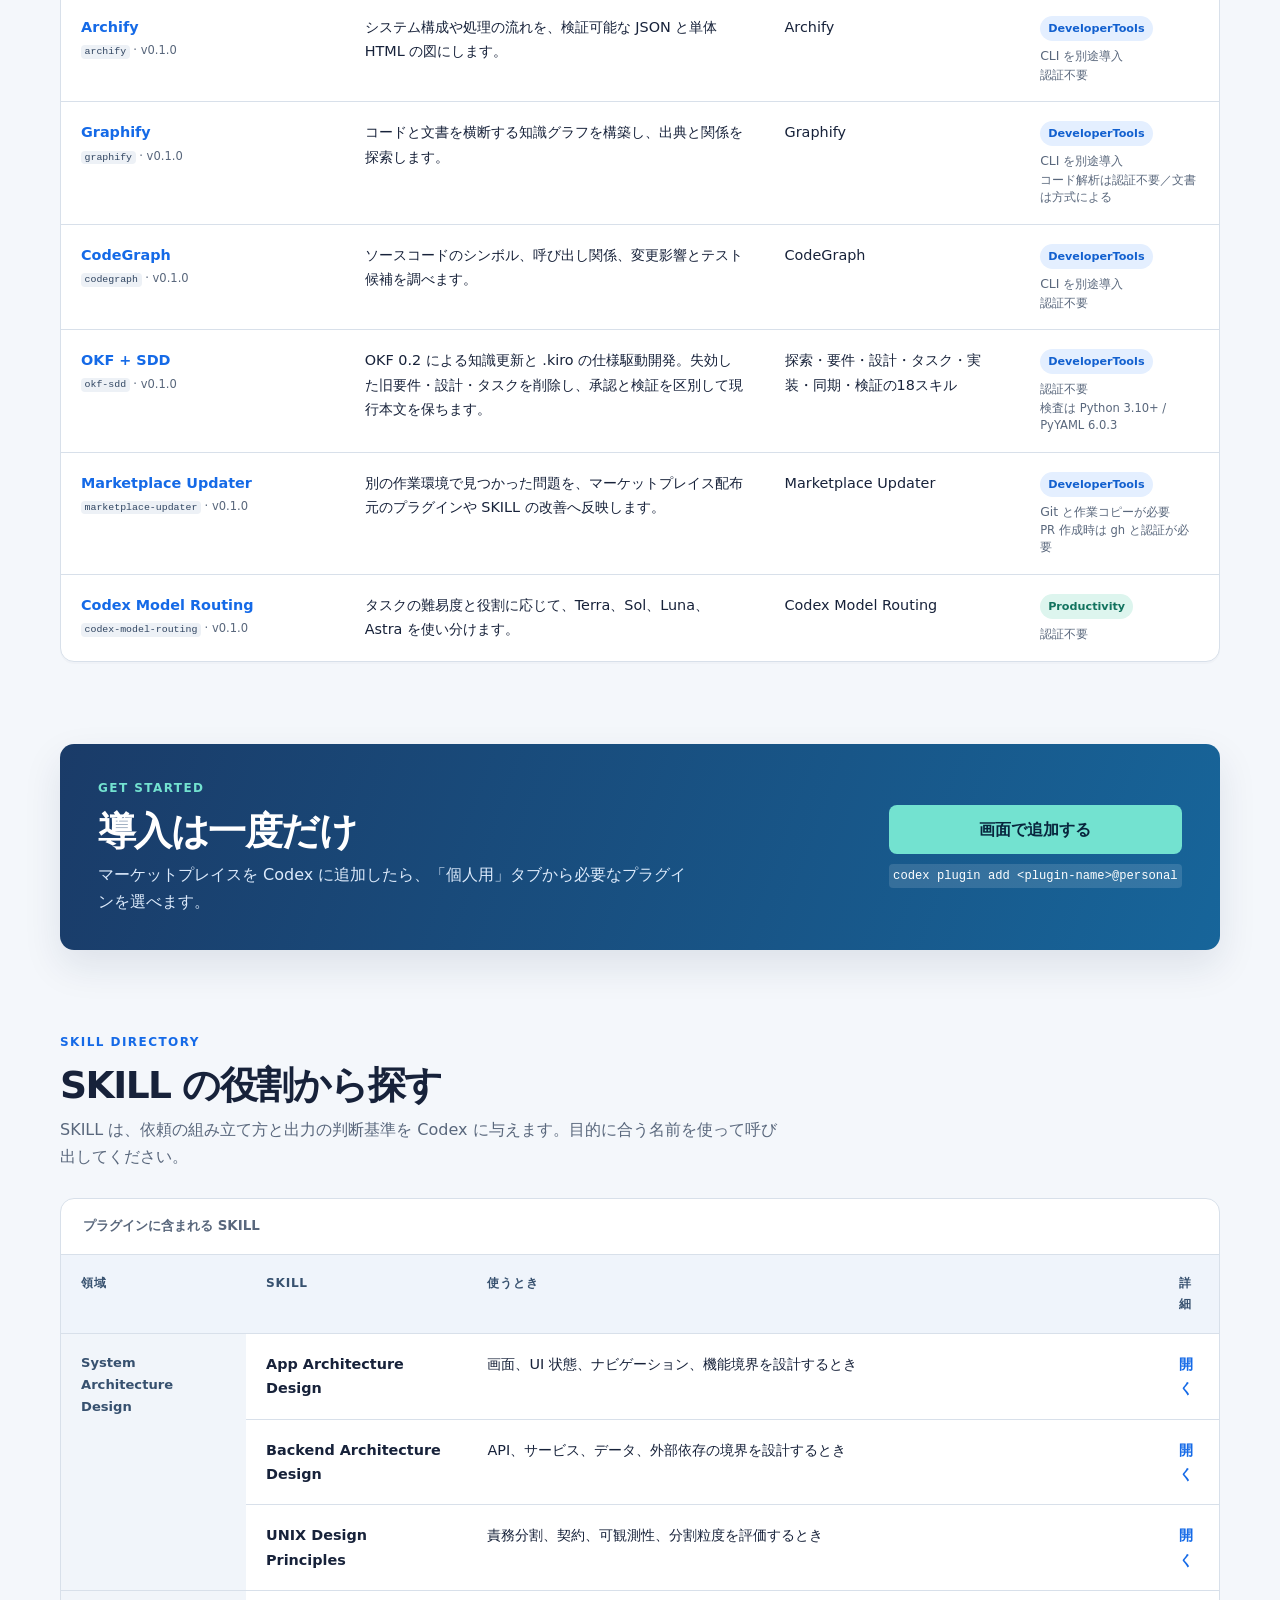
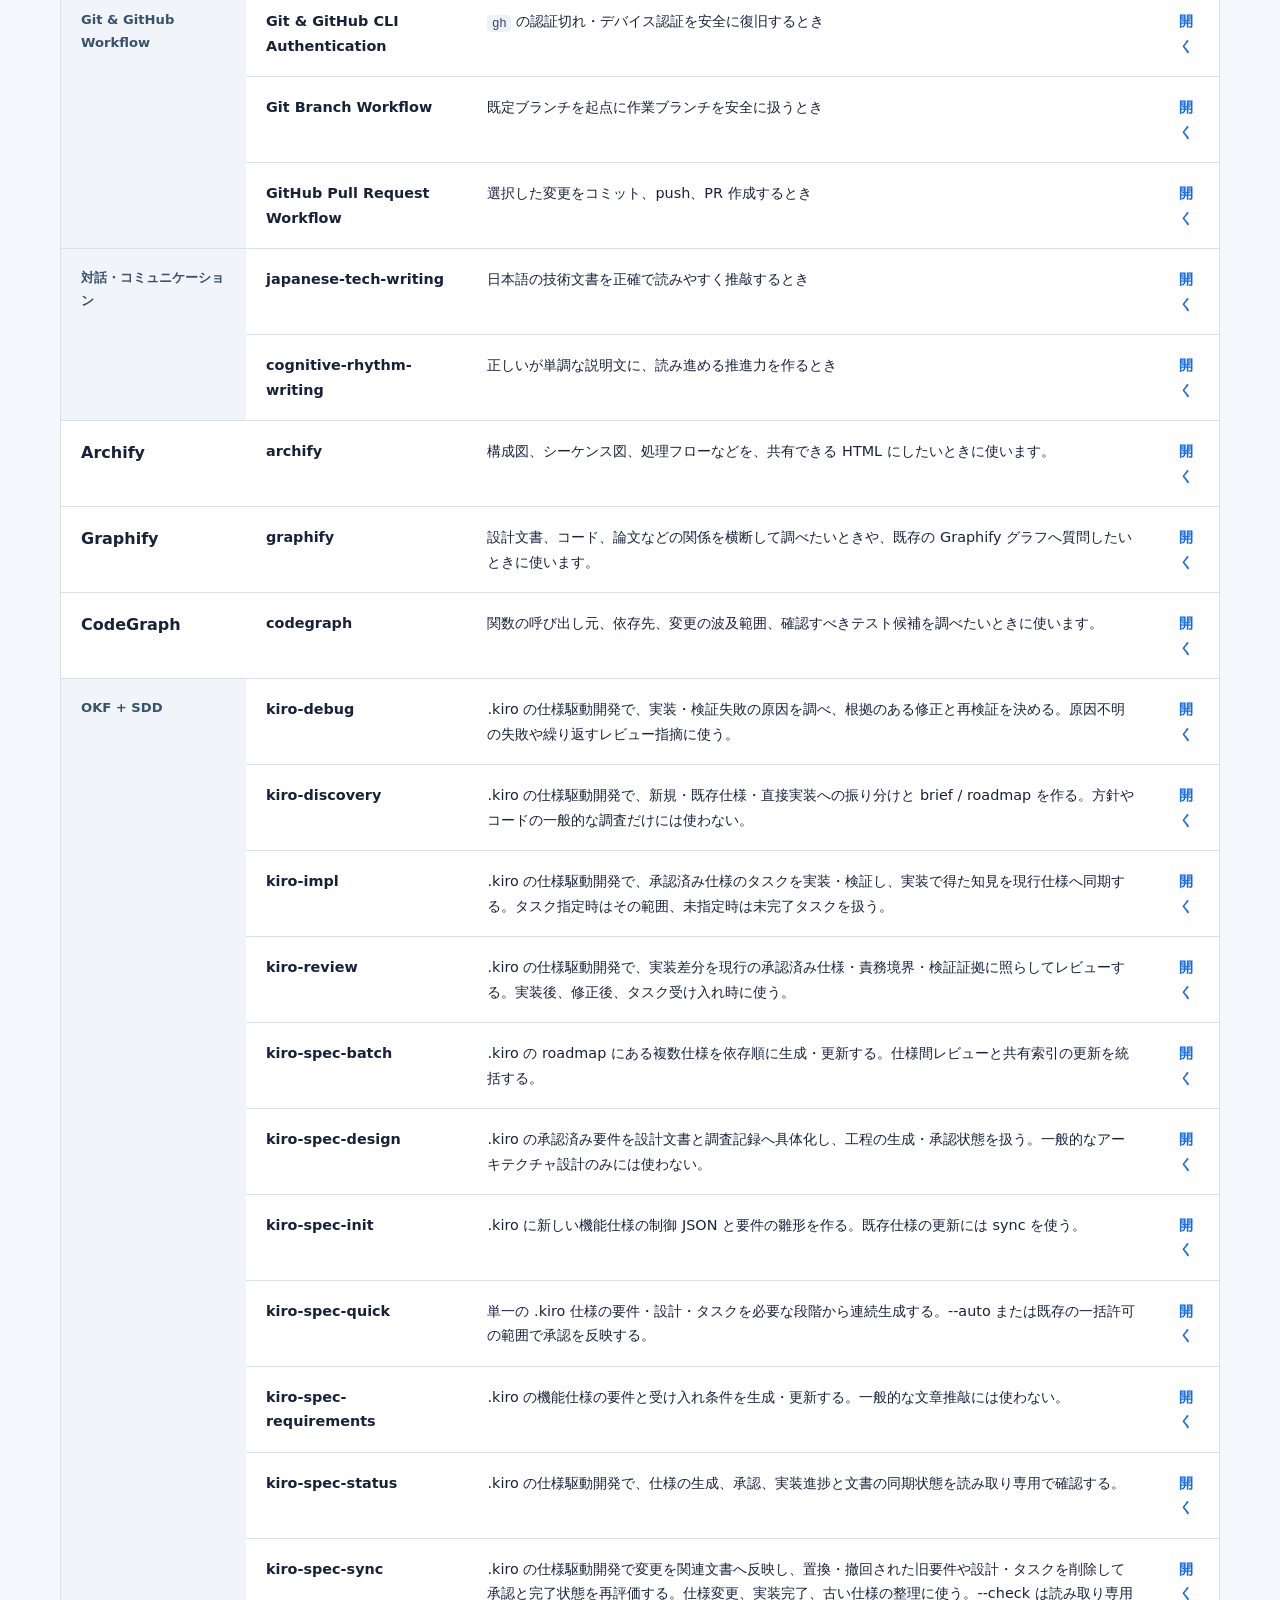
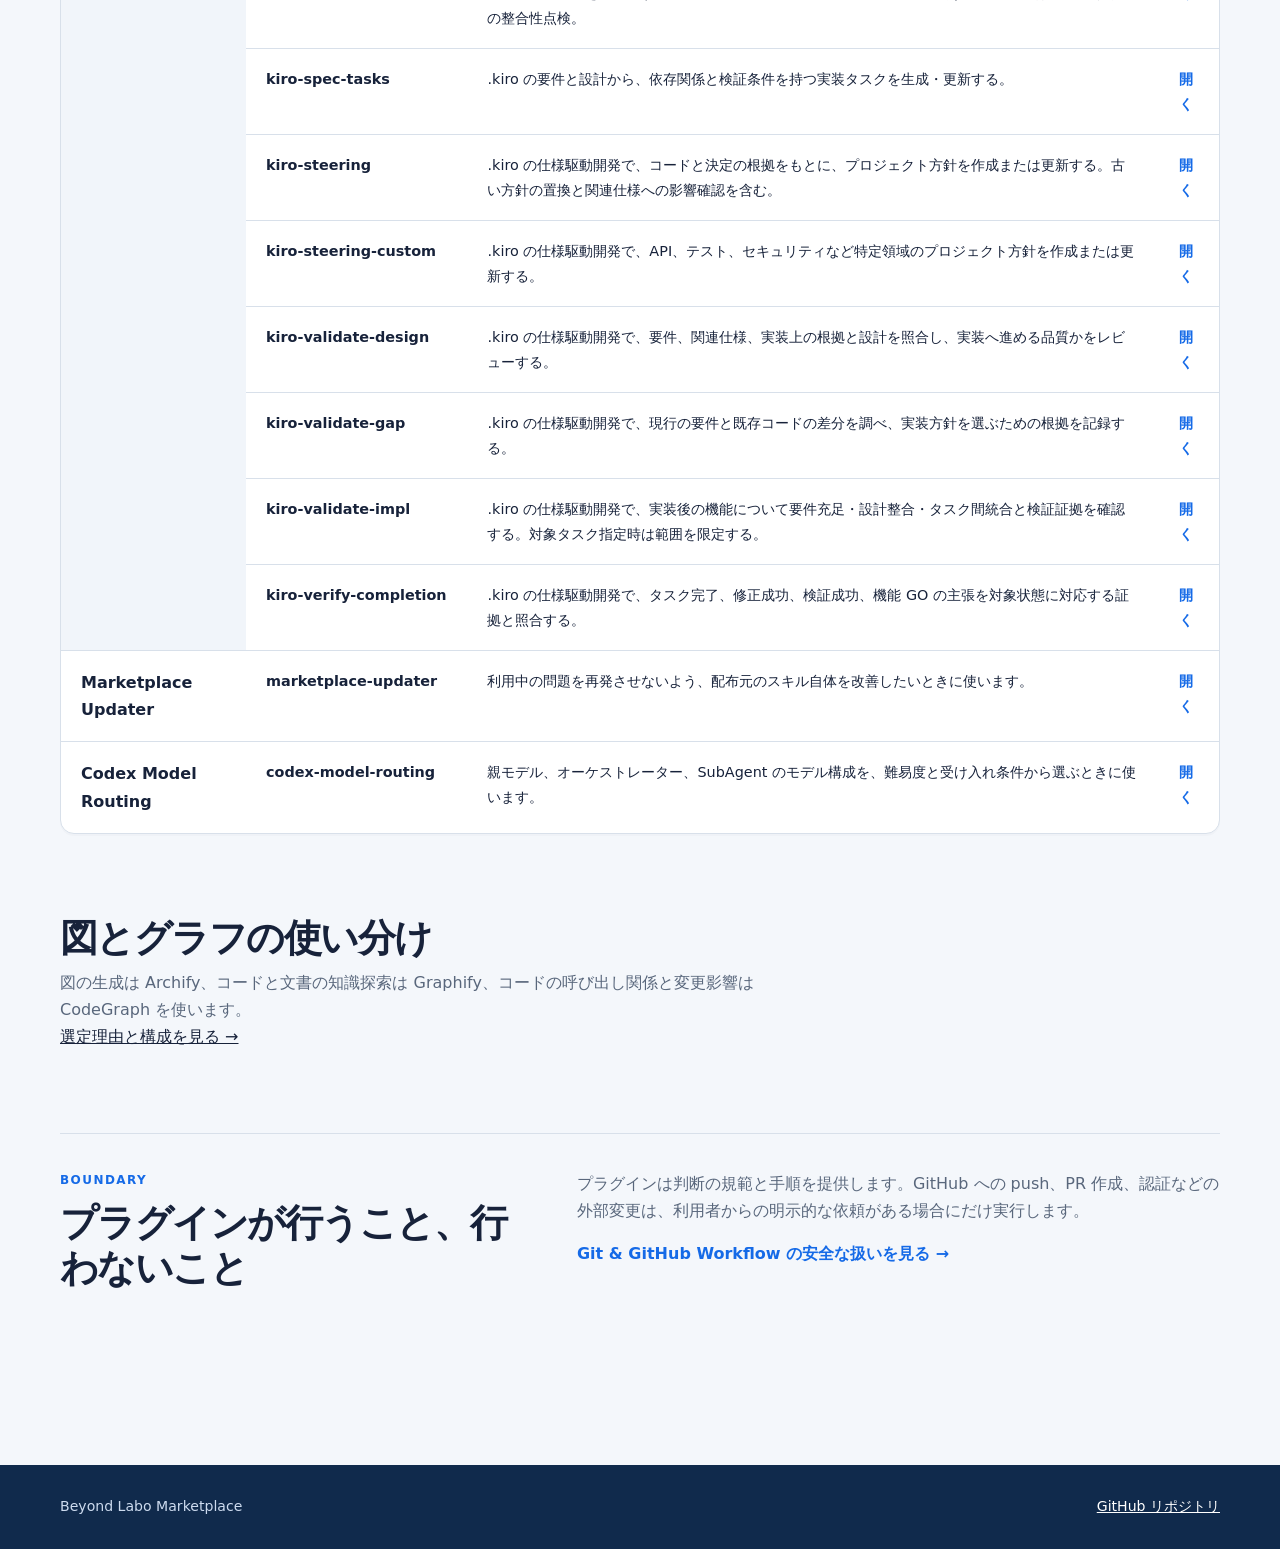
==== commit ed0d8ca1: "fix(okf-sdd): remove superseded specification content" ====
--- a/docs/index.html
+++ b/docs/index.html
@@ -20,7 +20,7 @@
         <tr><td><a class="table-title" href="plugins/archify.md">Archify</a><small><code>archify</code> · v0.1.0</small></td><td>システム構成や処理の流れを、検証可能な JSON と単体 HTML の図にします。</td><td>Archify</td><td><span class="badge blue">DeveloperTools</span><span class="condition">CLI を別途導入<small>認証不要</small></span></td></tr>
         <tr><td><a class="table-title" href="plugins/graphify.md">Graphify</a><small><code>graphify</code> · v0.1.0</small></td><td>コードと文書を横断する知識グラフを構築し、出典と関係を探索します。</td><td>Graphify</td><td><span class="badge blue">DeveloperTools</span><span class="condition">CLI を別途導入<small>コード解析は認証不要／文書は方式による</small></span></td></tr>
         <tr><td><a class="table-title" href="plugins/codegraph.md">CodeGraph</a><small><code>codegraph</code> · v0.1.0</small></td><td>ソースコードのシンボル、呼び出し関係、変更影響とテスト候補を調べます。</td><td>CodeGraph</td><td><span class="badge blue">DeveloperTools</span><span class="condition">CLI を別途導入<small>認証不要</small></span></td></tr>
-        <tr><td><a class="table-title" href="plugins/okf-sdd.md">OKF + SDD</a><small><code>okf-sdd</code> · v0.1.0</small></td><td>OKF 0.2 による知識更新と .kiro の仕様駆動開発。承認と検証を区別して現行本文を保ちます。</td><td>探索・要件・設計・タスク・実装・同期・検証の18スキル</td><td><span class="badge blue">DeveloperTools</span><span class="condition">認証不要<small>検査は Python 3.10+ / PyYAML 6.0.3</small></span></td></tr>
+        <tr><td><a class="table-title" href="plugins/okf-sdd.md">OKF + SDD</a><small><code>okf-sdd</code> · v0.1.0</small></td><td>OKF 0.2 による知識更新と .kiro の仕様駆動開発。失効した旧要件・設計・タスクを削除し、承認と検証を区別して現行本文を保ちます。</td><td>探索・要件・設計・タスク・実装・同期・検証の18スキル</td><td><span class="badge blue">DeveloperTools</span><span class="condition">認証不要<small>検査は Python 3.10+ / PyYAML 6.0.3</small></span></td></tr>
         <tr><td><a class="table-title" href="plugins/marketplace-updater.md">Marketplace Updater</a><small><code>marketplace-updater</code> · v0.1.0</small></td><td>別の作業環境で見つかった問題を、マーケットプレイス配布元のプラグインや SKILL の改善へ反映します。</td><td>Marketplace Updater</td><td><span class="badge blue">DeveloperTools</span><span class="condition">Git と作業コピーが必要<small>PR 作成時は gh と認証が必要</small></span></td></tr>
         <tr><td><a class="table-title" href="plugins/codex-model-routing.md">Codex Model Routing</a><small><code>codex-model-routing</code> · v0.1.0</small></td><td>タスクの難易度と役割に応じて、Terra、Sol、Luna、Astra を使い分けます。</td><td>Codex Model Routing</td><td><span class="badge green">Productivity</span><span class="condition">認証不要</span></td></tr>
       </tbody></table></div></section>
@@ -42,7 +42,7 @@
         <tr><td>kiro-spec-quick</td><td>単一の .kiro 仕様の要件・設計・タスクを必要な段階から連続生成する。--auto または既存の一括許可の範囲で承認を反映する。</td><td><a href="skills/kiro-spec-quick.md">開く</a></td></tr>
         <tr><td>kiro-spec-requirements</td><td>.kiro の機能仕様の要件と受け入れ条件を生成・更新する。一般的な文章推敲には使わない。</td><td><a href="skills/kiro-spec-requirements.md">開く</a></td></tr>
         <tr><td>kiro-spec-status</td><td>.kiro の仕様駆動開発で、仕様の生成、承認、実装進捗と文書の同期状態を読み取り専用で確認する。</td><td><a href="skills/kiro-spec-status.md">開く</a></td></tr>
-        <tr><td>kiro-spec-sync</td><td>.kiro の仕様駆動開発で、要件、設計、実装、方針の変更を関連文書へ反映し、古い承認と完了状態を再評価する。文書の矛盾発見、仕様変更、実装完了時に使う。--check は読み取り専用の整合性点検。</td><td><a href="skills/kiro-spec-sync.md">開く</a></td></tr>
+        <tr><td>kiro-spec-sync</td><td>.kiro の仕様駆動開発で変更を関連文書へ反映し、置換・撤回された旧要件や設計・タスクを削除して承認と完了状態を再評価する。仕様変更、実装完了、古い仕様の整理に使う。--check は読み取り専用の整合性点検。</td><td><a href="skills/kiro-spec-sync.md">開く</a></td></tr>
         <tr><td>kiro-spec-tasks</td><td>.kiro の要件と設計から、依存関係と検証条件を持つ実装タスクを生成・更新する。</td><td><a href="skills/kiro-spec-tasks.md">開く</a></td></tr>
         <tr><td>kiro-steering</td><td>.kiro の仕様駆動開発で、コードと決定の根拠をもとに、プロジェクト方針を作成または更新する。古い方針の置換と関連仕様への影響確認を含む。</td><td><a href="skills/kiro-steering.md">開く</a></td></tr>
         <tr><td>kiro-steering-custom</td><td>.kiro の仕様駆動開発で、API、テスト、セキュリティなど特定領域のプロジェクト方針を作成または更新する。</td><td><a href="skills/kiro-steering-custom.md">開く</a></td></tr>
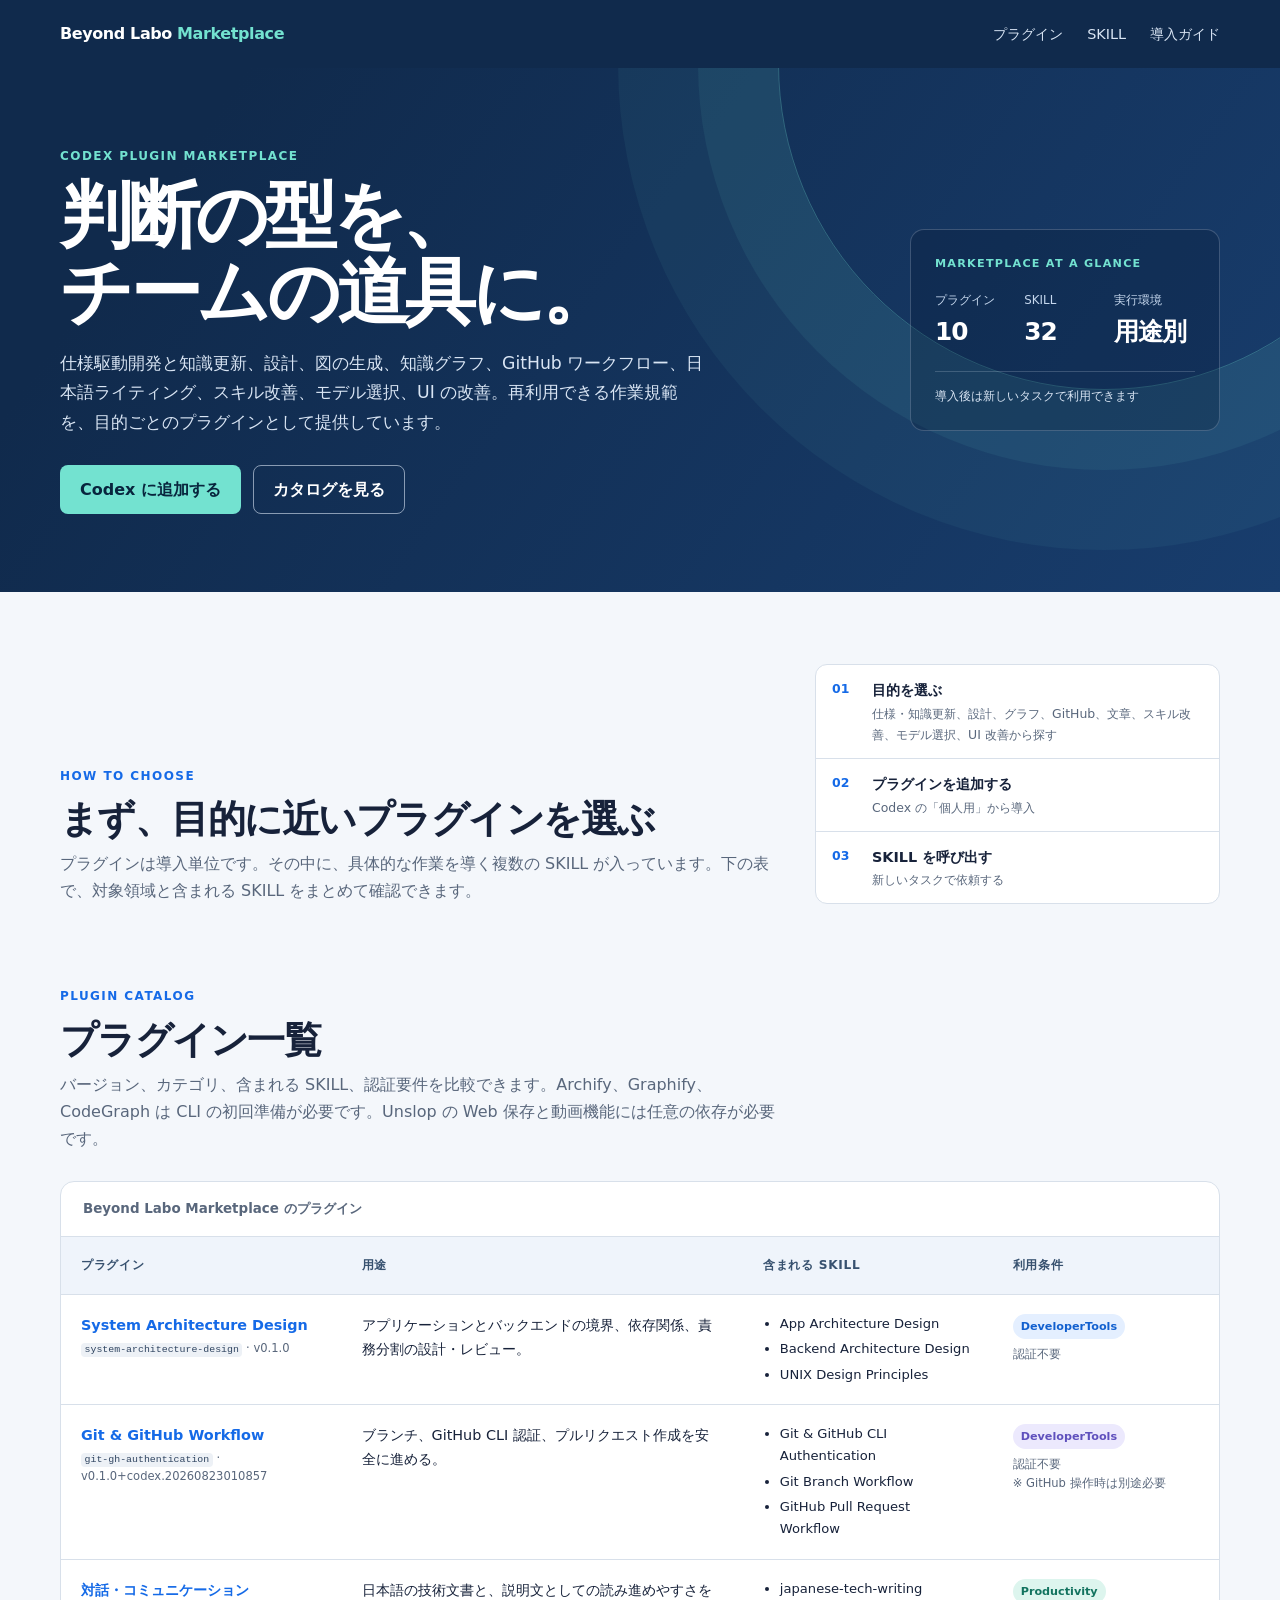
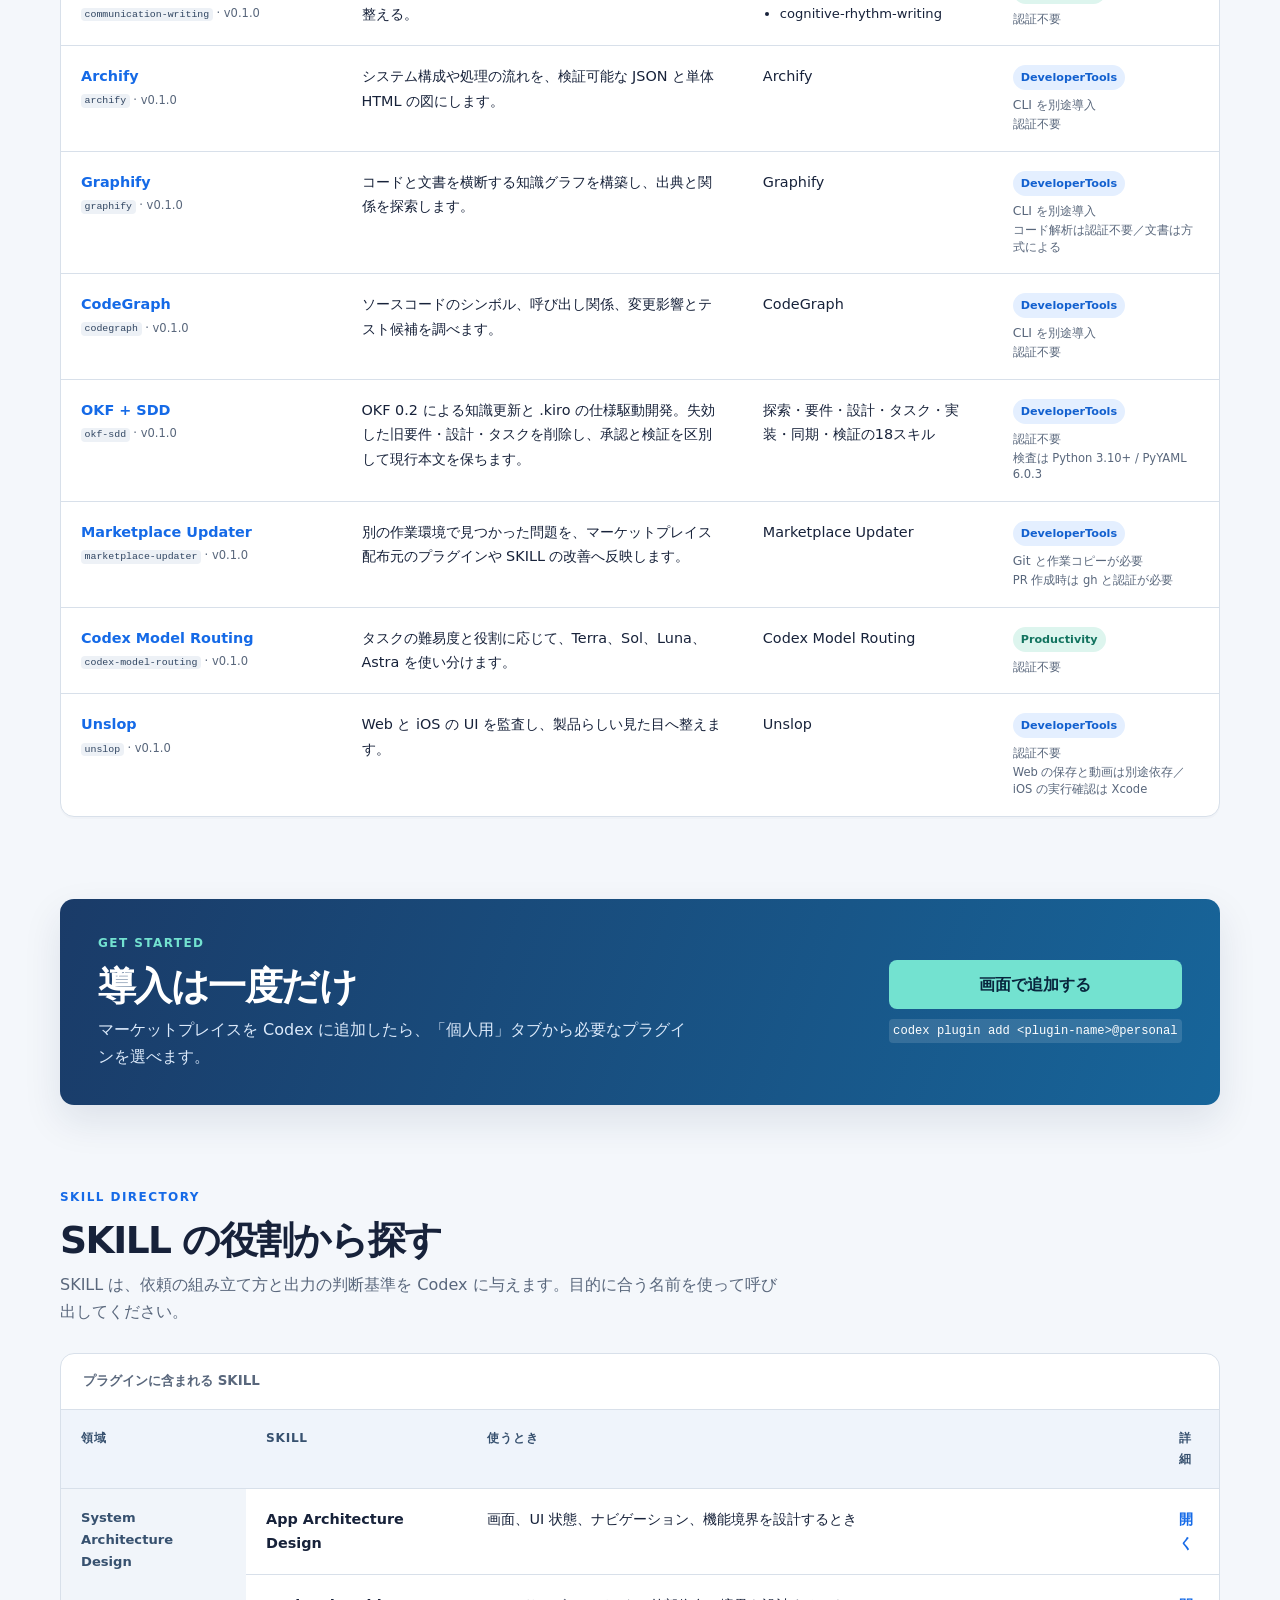
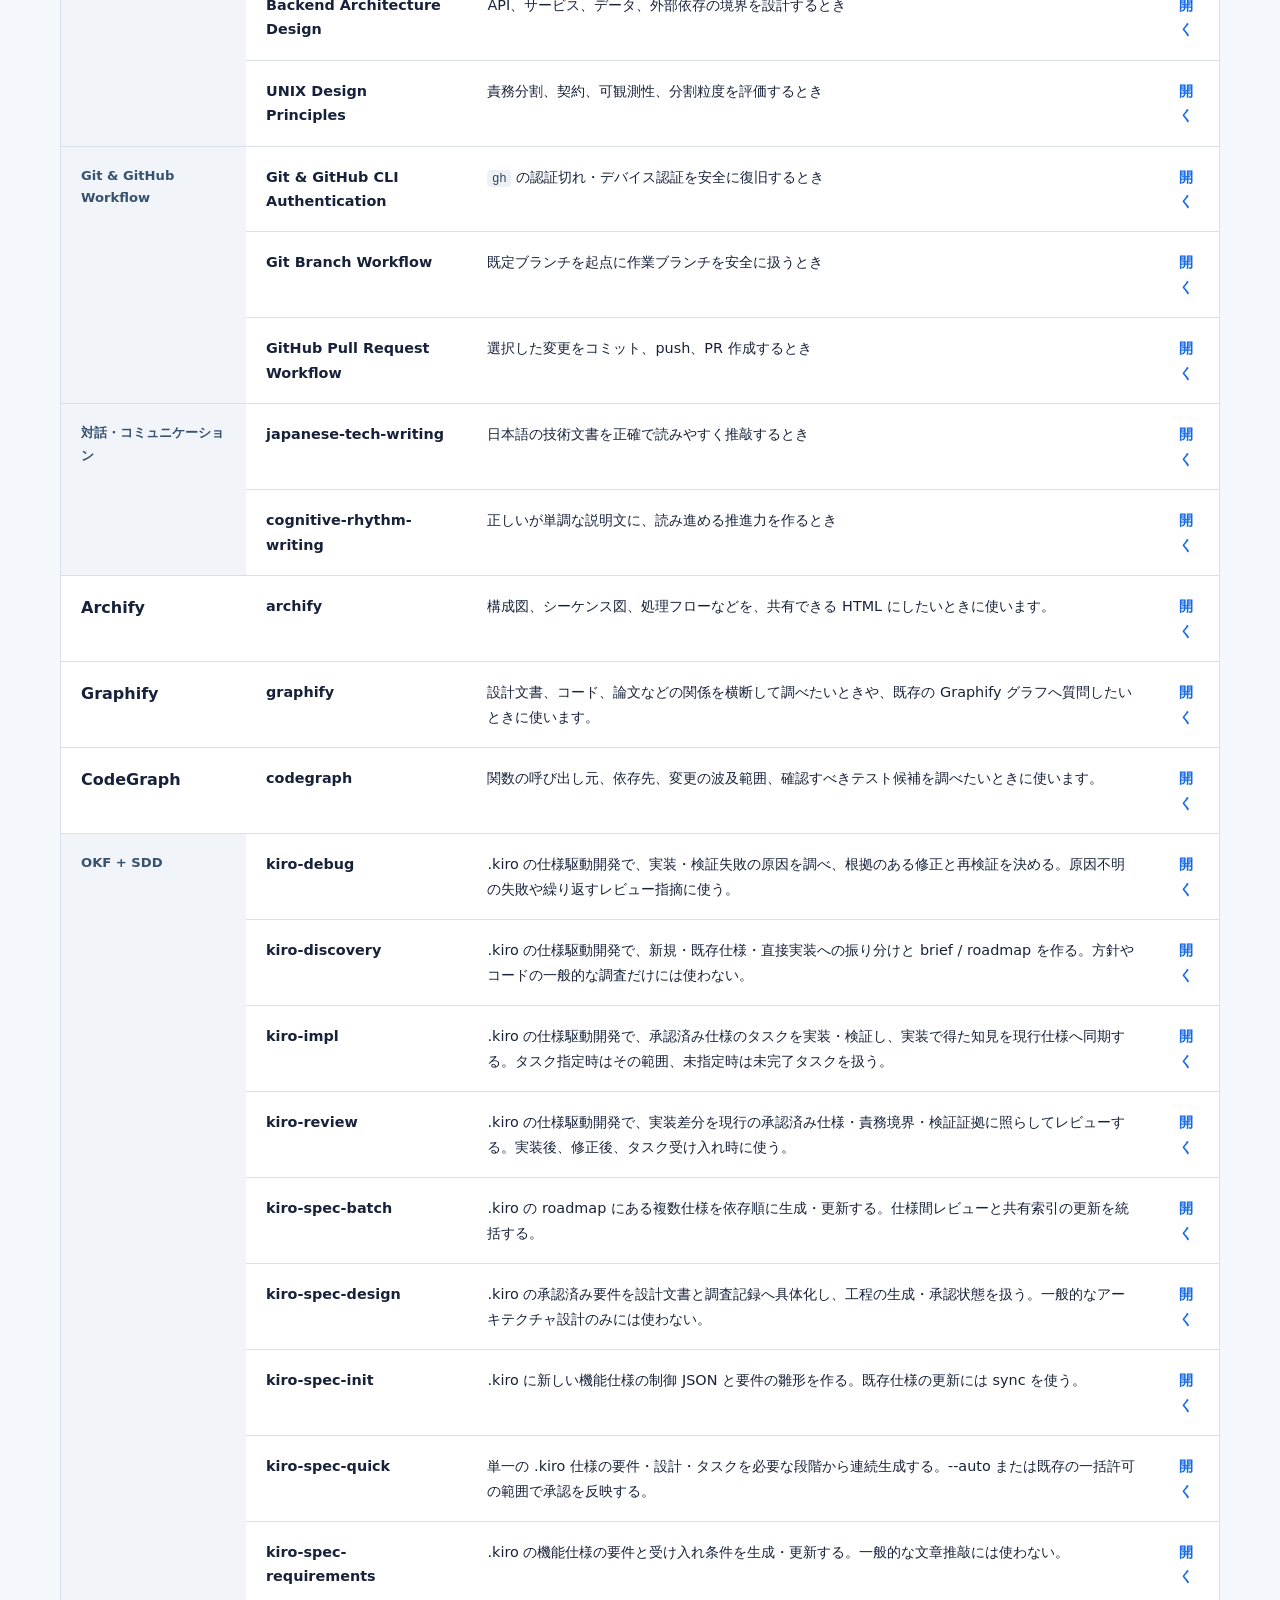
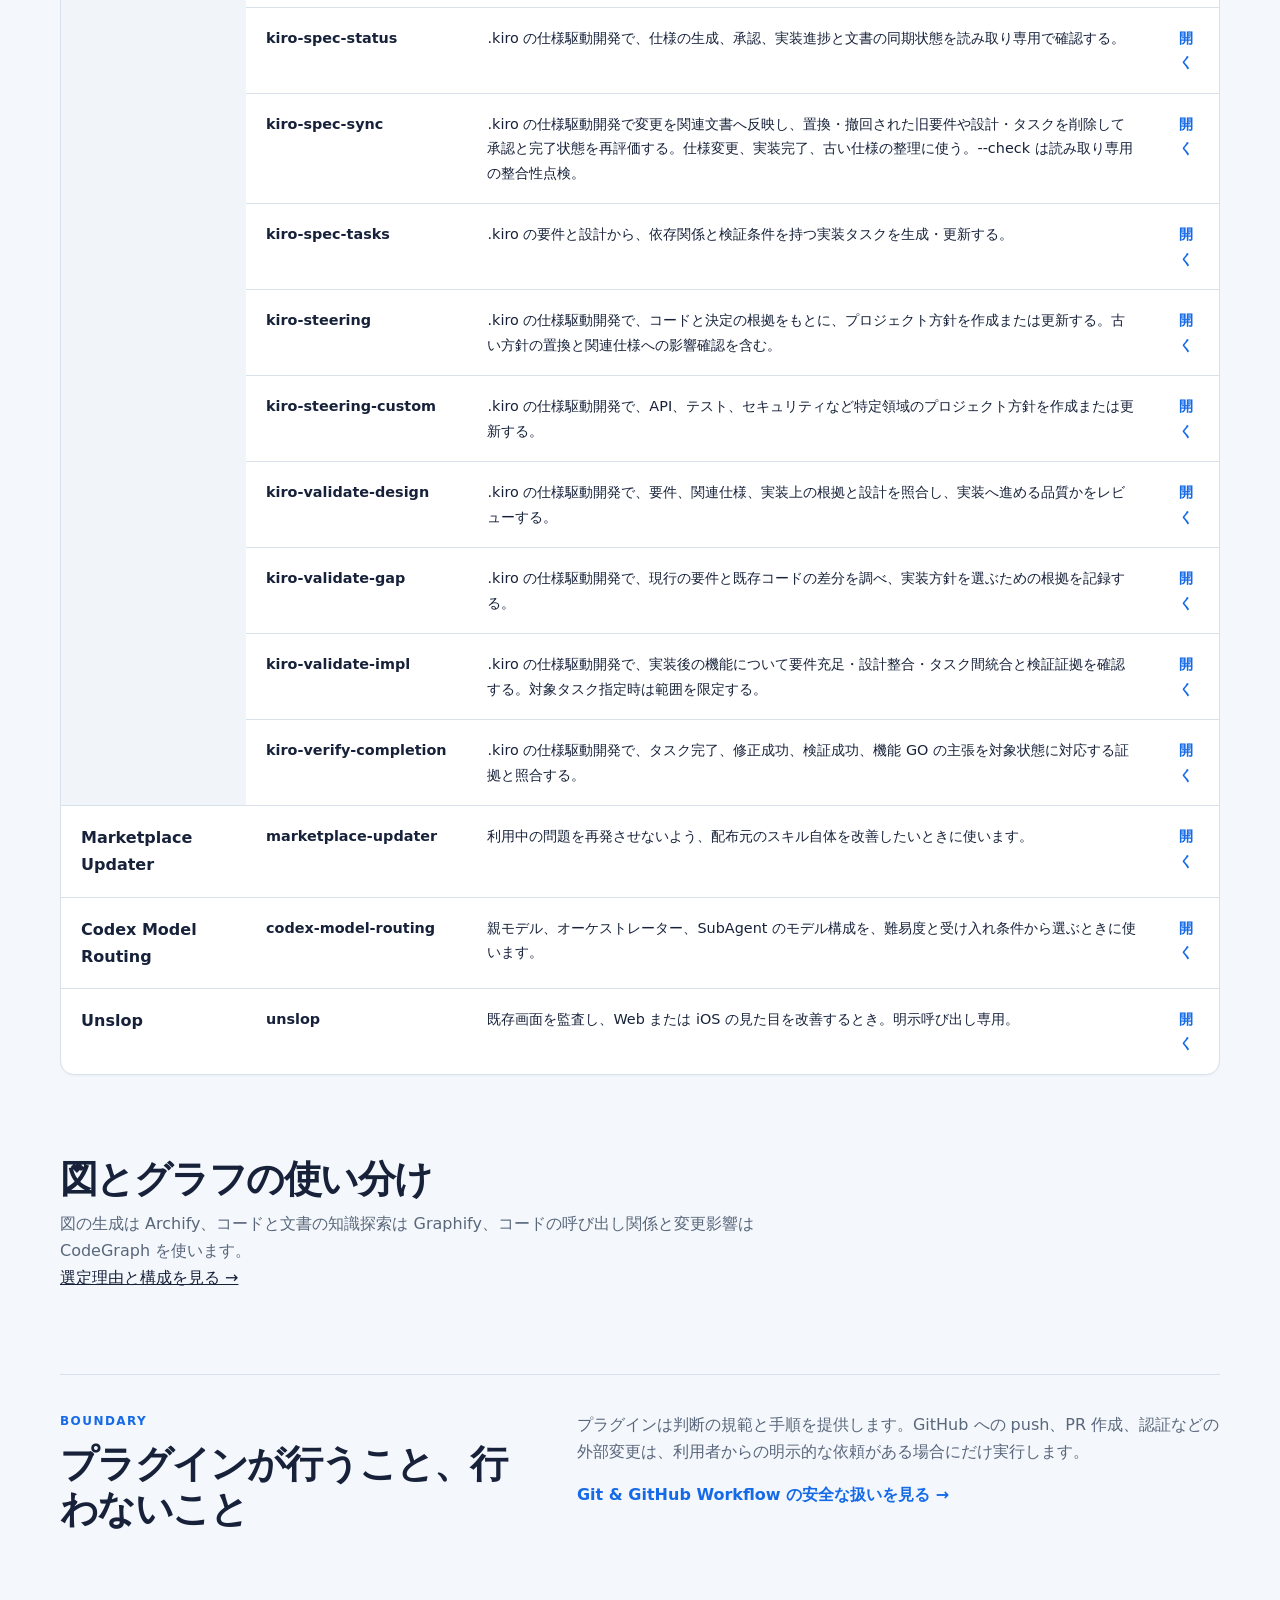
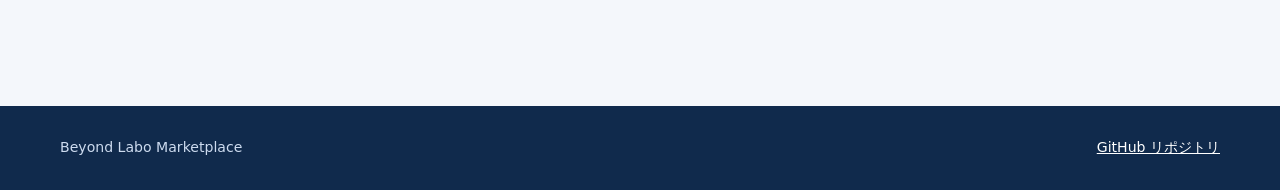
==== commit 06155329: "feat(unslop): Web と iOS 向けプラグインと公開ガイドを追加" ====
--- a/docs/index.html
+++ b/docs/index.html
@@ -10,10 +10,10 @@
 <body>
   <header class="site-header"><nav class="nav shell" aria-label="主要ナビゲーション"><a class="brand" href="./">Beyond Labo <span>Marketplace</span></a><div class="nav-links"><a href="#catalog">プラグイン</a><a href="#skills">SKILL</a><a href="install.html">導入ガイド</a></div></nav></header>
   <main>
-    <section class="hero"><div class="shell hero-layout"><div><p class="eyebrow">Codex plugin marketplace</p><h1>判断の型を、<br>チームの道具に。</h1><p class="hero-copy">仕様駆動開発と知識更新、設計、図の生成、知識グラフ、GitHub ワークフロー、日本語ライティング、スキル改善、モデル選択。再利用できる作業規範を、目的ごとのプラグインとして提供しています。</p><div class="actions"><a class="button" href="install.html">Codex に追加する</a><a class="button secondary" href="#catalog">カタログを見る</a></div></div><aside class="hero-summary" aria-label="マーケットプレイスの概要"><p>MARKETPLACE AT A GLANCE</p><dl><div><dt>プラグイン</dt><dd>9</dd></div><div><dt>SKILL</dt><dd>31</dd></div><div><dt>実行環境</dt><dd>用途別</dd></div></dl><span>導入後は新しいタスクで利用できます</span></aside></div></section>
+    <section class="hero"><div class="shell hero-layout"><div><p class="eyebrow">Codex plugin marketplace</p><h1>判断の型を、<br>チームの道具に。</h1><p class="hero-copy">仕様駆動開発と知識更新、設計、図の生成、知識グラフ、GitHub ワークフロー、日本語ライティング、スキル改善、モデル選択、UI の改善。再利用できる作業規範を、目的ごとのプラグインとして提供しています。</p><div class="actions"><a class="button" href="install.html">Codex に追加する</a><a class="button secondary" href="#catalog">カタログを見る</a></div></div><aside class="hero-summary" aria-label="マーケットプレイスの概要"><p>MARKETPLACE AT A GLANCE</p><dl><div><dt>プラグイン</dt><dd>10</dd></div><div><dt>SKILL</dt><dd>32</dd></div><div><dt>実行環境</dt><dd>用途別</dd></div></dl><span>導入後は新しいタスクで利用できます</span></aside></div></section>
     <div class="shell page-content">
-      <section class="section intro" aria-labelledby="choose-heading"><div class="section-heading"><p class="eyebrow">How to choose</p><h2 id="choose-heading">まず、目的に近いプラグインを選ぶ</h2><p>プラグインは導入単位です。その中に、具体的な作業を導く複数の SKILL が入っています。下の表で、対象領域と含まれる SKILL をまとめて確認できます。</p></div><ol class="decision-steps"><li><strong>目的を選ぶ</strong><span>仕様・知識更新、設計、グラフ、GitHub、文章、スキル改善、モデル選択から探す</span></li><li><strong>プラグインを追加する</strong><span>Codex の「個人用」から導入</span></li><li><strong>SKILL を呼び出す</strong><span>新しいタスクで依頼する</span></li></ol></section>
-      <section class="section" id="catalog" aria-labelledby="catalog-heading"><div class="section-heading"><p class="eyebrow">Plugin catalog</p><h2 id="catalog-heading">プラグイン一覧</h2><p>バージョン、カテゴリ、含まれる SKILL、認証要件を比較できます。Archify、Graphify、CodeGraph は CLI の初回準備が必要です。</p></div><div class="table-wrap" tabindex="0"><table class="catalog-table"><caption>Beyond Labo Marketplace のプラグイン</caption><thead><tr><th scope="col">プラグイン</th><th scope="col">用途</th><th scope="col">含まれる SKILL</th><th scope="col">利用条件</th></tr></thead><tbody>
+      <section class="section intro" aria-labelledby="choose-heading"><div class="section-heading"><p class="eyebrow">How to choose</p><h2 id="choose-heading">まず、目的に近いプラグインを選ぶ</h2><p>プラグインは導入単位です。その中に、具体的な作業を導く複数の SKILL が入っています。下の表で、対象領域と含まれる SKILL をまとめて確認できます。</p></div><ol class="decision-steps"><li><strong>目的を選ぶ</strong><span>仕様・知識更新、設計、グラフ、GitHub、文章、スキル改善、モデル選択、UI 改善から探す</span></li><li><strong>プラグインを追加する</strong><span>Codex の「個人用」から導入</span></li><li><strong>SKILL を呼び出す</strong><span>新しいタスクで依頼する</span></li></ol></section>
+      <section class="section" id="catalog" aria-labelledby="catalog-heading"><div class="section-heading"><p class="eyebrow">Plugin catalog</p><h2 id="catalog-heading">プラグイン一覧</h2><p>バージョン、カテゴリ、含まれる SKILL、認証要件を比較できます。Archify、Graphify、CodeGraph は CLI の初回準備が必要です。Unslop の Web 保存と動画機能には任意の依存が必要です。</p></div><div class="table-wrap" tabindex="0"><table class="catalog-table"><caption>Beyond Labo Marketplace のプラグイン</caption><thead><tr><th scope="col">プラグイン</th><th scope="col">用途</th><th scope="col">含まれる SKILL</th><th scope="col">利用条件</th></tr></thead><tbody>
         <tr><td><a class="table-title" href="plugins/system-architecture-design.md">System Architecture Design</a><small><code>system-architecture-design</code> · v0.1.0</small></td><td>アプリケーションとバックエンドの境界、依存関係、責務分割の設計・レビュー。</td><td><ul><li>App Architecture Design</li><li>Backend Architecture Design</li><li>UNIX Design Principles</li></ul></td><td><span class="badge blue">DeveloperTools</span><span class="condition">認証不要</span></td></tr>
         <tr><td><a class="table-title" href="plugins/git-gh-authentication.md">Git &amp; GitHub Workflow</a><small><code>git-gh-authentication</code> · v0.1.0+codex.20260823010857</small></td><td>ブランチ、GitHub CLI 認証、プルリクエスト作成を安全に進める。</td><td><ul><li>Git &amp; GitHub CLI Authentication</li><li>Git Branch Workflow</li><li>GitHub Pull Request Workflow</li></ul></td><td><span class="badge violet">DeveloperTools</span><span class="condition">認証不要<small>※ GitHub 操作時は別途必要</small></span></td></tr>
         <tr><td><a class="table-title" href="plugins/communication-writing.md">対話・コミュニケーション</a><small><code>communication-writing</code> · v0.1.0</small></td><td>日本語の技術文書と、説明文としての読み進めやすさを整える。</td><td><ul><li>japanese-tech-writing</li><li>cognitive-rhythm-writing</li></ul></td><td><span class="badge green">Productivity</span><span class="condition">認証不要</span></td></tr>
@@ -23,6 +23,7 @@
         <tr><td><a class="table-title" href="plugins/okf-sdd.md">OKF + SDD</a><small><code>okf-sdd</code> · v0.1.0</small></td><td>OKF 0.2 による知識更新と .kiro の仕様駆動開発。失効した旧要件・設計・タスクを削除し、承認と検証を区別して現行本文を保ちます。</td><td>探索・要件・設計・タスク・実装・同期・検証の18スキル</td><td><span class="badge blue">DeveloperTools</span><span class="condition">認証不要<small>検査は Python 3.10+ / PyYAML 6.0.3</small></span></td></tr>
         <tr><td><a class="table-title" href="plugins/marketplace-updater.md">Marketplace Updater</a><small><code>marketplace-updater</code> · v0.1.0</small></td><td>別の作業環境で見つかった問題を、マーケットプレイス配布元のプラグインや SKILL の改善へ反映します。</td><td>Marketplace Updater</td><td><span class="badge blue">DeveloperTools</span><span class="condition">Git と作業コピーが必要<small>PR 作成時は gh と認証が必要</small></span></td></tr>
         <tr><td><a class="table-title" href="plugins/codex-model-routing.md">Codex Model Routing</a><small><code>codex-model-routing</code> · v0.1.0</small></td><td>タスクの難易度と役割に応じて、Terra、Sol、Luna、Astra を使い分けます。</td><td>Codex Model Routing</td><td><span class="badge green">Productivity</span><span class="condition">認証不要</span></td></tr>
+        <tr><td><a class="table-title" href="plugins/unslop.md">Unslop</a><small><code>unslop</code> · v0.1.0</small></td><td>Web と iOS の UI を監査し、製品らしい見た目へ整えます。</td><td>Unslop</td><td><span class="badge blue">DeveloperTools</span><span class="condition">認証不要<small>Web の保存と動画は別途依存／iOS の実行確認は Xcode</small></span></td></tr>
       </tbody></table></div></section>
       <section class="section install-callout" aria-labelledby="install-heading"><div><p class="eyebrow">Get started</p><h2 id="install-heading">導入は一度だけ</h2><p>マーケットプレイスを Codex に追加したら、「個人用」タブから必要なプラグインを選べます。</p></div><div class="install-actions"><a class="button" href="install.html">画面で追加する</a><code>codex plugin add &lt;plugin-name&gt;@personal</code></div></section>
       <section class="section" id="skills" aria-labelledby="skills-heading"><div class="section-heading"><p class="eyebrow">Skill directory</p><h2 id="skills-heading">SKILL の役割から探す</h2><p>SKILL は、依頼の組み立て方と出力の判断基準を Codex に与えます。目的に合う名前を使って呼び出してください。</p></div><div class="table-wrap" tabindex="0"><table class="skill-table"><caption>プラグインに含まれる SKILL</caption><thead><tr><th scope="col">領域</th><th scope="col">SKILL</th><th scope="col">使うとき</th><th scope="col">詳細</th></tr></thead><tbody>
@@ -52,6 +53,7 @@
         <tr><td>kiro-verify-completion</td><td>.kiro の仕様駆動開発で、タスク完了、修正成功、検証成功、機能 GO の主張を対象状態に対応する証拠と照合する。</td><td><a href="skills/kiro-verify-completion.md">開く</a></td></tr>
         <tr><th scope="row">Marketplace Updater</th><td>marketplace-updater</td><td>利用中の問題を再発させないよう、配布元のスキル自体を改善したいときに使います。</td><td><a href="skills/marketplace-updater.md">開く</a></td></tr>
         <tr><th scope="row">Codex Model Routing</th><td>codex-model-routing</td><td>親モデル、オーケストレーター、SubAgent のモデル構成を、難易度と受け入れ条件から選ぶときに使います。</td><td><a href="skills/codex-model-routing.md">開く</a></td></tr>
+        <tr><th scope="row">Unslop</th><td>unslop</td><td>既存画面を監査し、Web または iOS の見た目を改善するとき。明示呼び出し専用。</td><td><a href="skills/unslop.md">開く</a></td></tr>
       </tbody></table></div></section>
       <section class="section"><div class="section-heading"><h2>図とグラフの使い分け</h2><p>図の生成は Archify、コードと文書の知識探索は Graphify、コードの呼び出し関係と変更影響は CodeGraph を使います。</p><a href="research/architecture-graph-tools.md">選定理由と構成を見る →</a></div></section>
       <section class="section boundary" aria-labelledby="boundary-heading"><div><p class="eyebrow">Boundary</p><h2 id="boundary-heading">プラグインが行うこと、行わないこと</h2></div><div><p>プラグインは判断の規範と手順を提供します。GitHub への push、PR 作成、認証などの外部変更は、利用者からの明示的な依頼がある場合にだけ実行します。</p><a href="plugins/git-gh-authentication.md">Git &amp; GitHub Workflow の安全な扱いを見る →</a></div></section>
